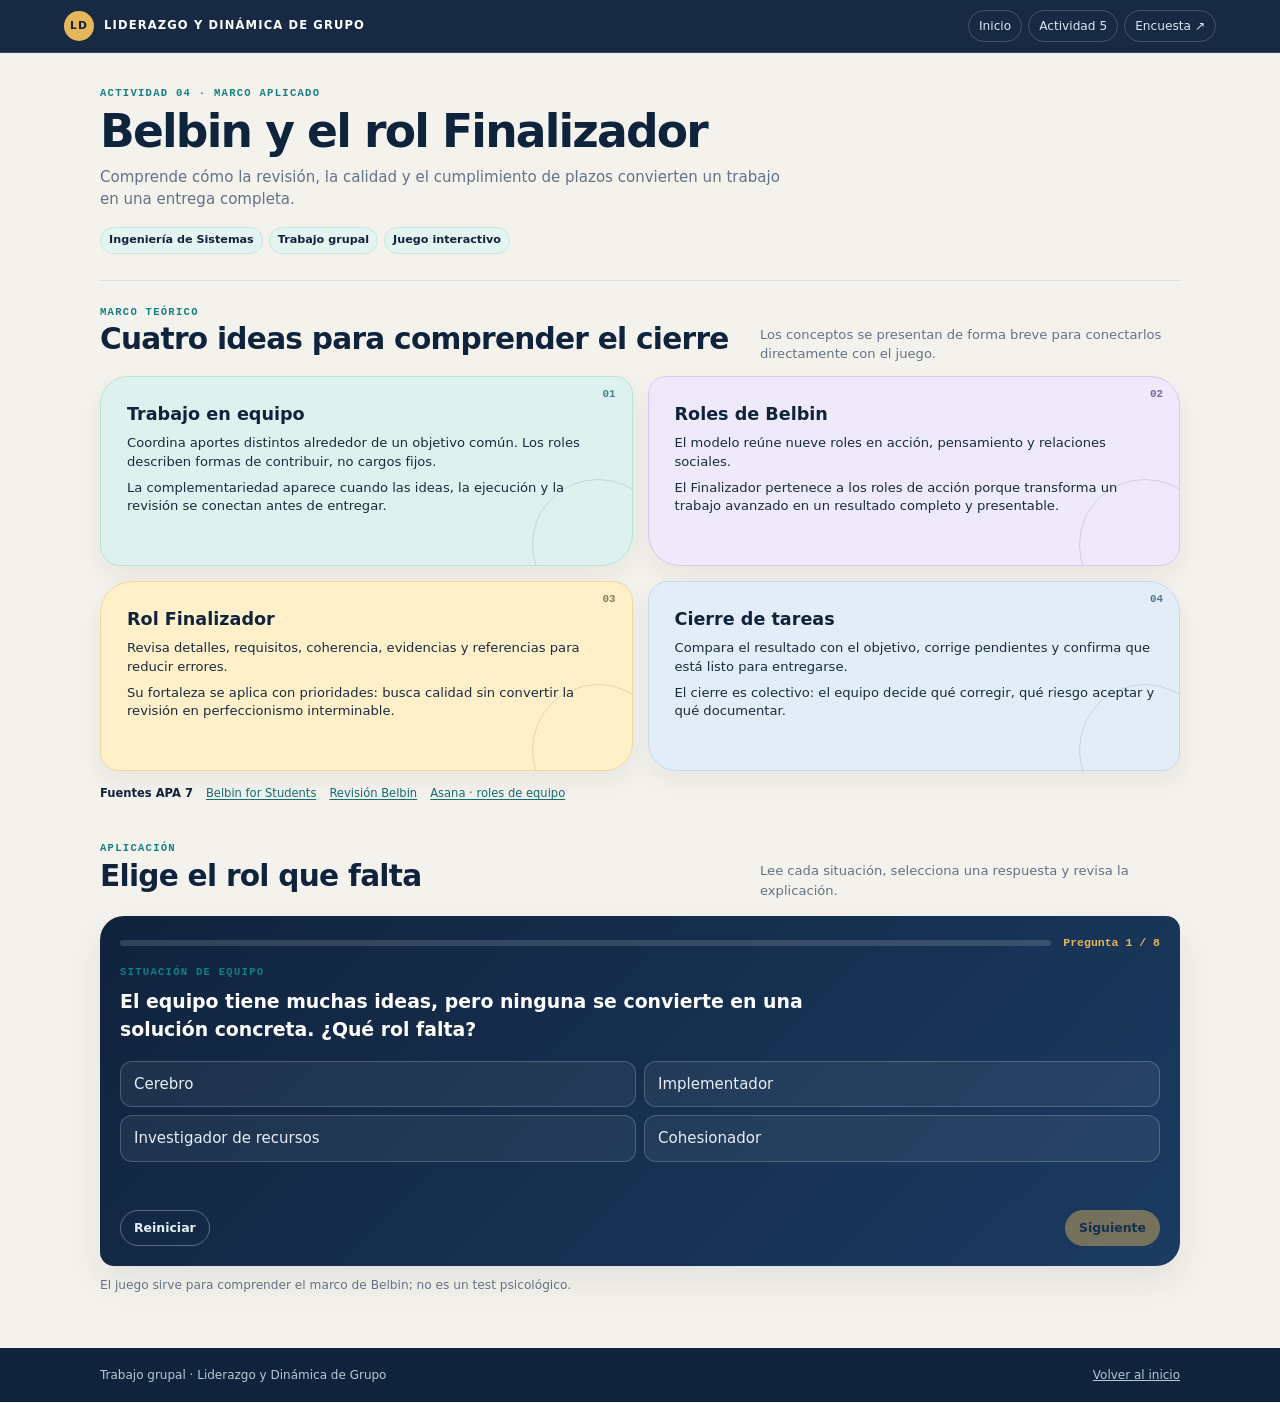
==== actividad-4.html @ 4be4174a "Destacar acceso a la encuesta" ====
<!doctype html>
<html lang="es">
<head>
  <meta charset="utf-8">
  <meta name="viewport" content="width=device-width, initial-scale=1">
  <meta name="description" content="Actividad 4: marco teórico y juego sobre el rol Finalizador de Belbin.">
  <title>Actividad 4 | Rol Finalizador</title>
  <link rel="stylesheet" href="styles.css">
</head>
<body>
  <header class="site-header">
    <a class="brand" href="index.html"><span class="brand-mark">LD</span><span>Liderazgo y dinámica de grupo</span></a>
    <nav class="site-nav" aria-label="Navegación principal">
      <a href="index.html">Inicio</a><a href="actividad-5.html">Actividad 5</a><a class="nav-survey" href="actividad-5.html#encuesta">Encuesta ↗</a>
    </nav>
  </header>

  <main class="wrap activity-page">
    <section class="page-intro compact-intro">
      <div class="eyebrow">Actividad 04 · Marco aplicado</div>
      <h1>Belbin y el rol Finalizador</h1>
      <p class="lead">Comprende cómo la revisión, la calidad y el cumplimiento de plazos convierten un trabajo en una entrega completa.</p>
      <div class="meta"><span class="tag">Ingeniería de Sistemas</span><span class="tag">Trabajo grupal</span><span class="tag">Juego interactivo</span></div>
    </section>

    <section class="section theory-section" aria-labelledby="theory-title">
      <div class="section-head compact-head"><div><div class="code">Marco teórico</div><h2 id="theory-title">Cuatro ideas para comprender el cierre</h2></div><p>Los conceptos se presentan de forma breve para conectarlos directamente con el juego.</p></div>
      <div class="concept-orbit">
        <article class="concept-bubble bubble-a"><span class="bubble-index">01</span><h3>Trabajo en equipo</h3><p>Coordina aportes distintos alrededor de un objetivo común. Los roles describen formas de contribuir, no cargos fijos.</p><p>La complementariedad aparece cuando las ideas, la ejecución y la revisión se conectan antes de entregar.</p></article>
        <article class="concept-bubble bubble-b"><span class="bubble-index">02</span><h3>Roles de Belbin</h3><p>El modelo reúne nueve roles en acción, pensamiento y relaciones sociales.</p><p>El Finalizador pertenece a los roles de acción porque transforma un trabajo avanzado en un resultado completo y presentable.</p></article>
        <article class="concept-bubble bubble-c"><span class="bubble-index">03</span><h3>Rol Finalizador</h3><p>Revisa detalles, requisitos, coherencia, evidencias y referencias para reducir errores.</p><p>Su fortaleza se aplica con prioridades: busca calidad sin convertir la revisión en perfeccionismo interminable.</p></article>
        <article class="concept-bubble bubble-d"><span class="bubble-index">04</span><h3>Cierre de tareas</h3><p>Compara el resultado con el objetivo, corrige pendientes y confirma que está listo para entregarse.</p><p>El cierre es colectivo: el equipo decide qué corregir, qué riesgo aceptar y qué documentar.</p></article>
      </div>
      <div class="source-strip" aria-label="Fuentes del marco teórico"><span>Fuentes APA 7</span><a href="https://www.belbin.com/media/1288/belbin-for-students.pdf" target="_blank" rel="noopener">Belbin for Students</a><a href="https://www.belbin.com/media/1158/belbin-uk-2014-a-comprehensive-review.pdf" target="_blank" rel="noopener">Revisión Belbin</a><a href="https://asana.com/es/resources/team-roles" target="_blank" rel="noopener">Asana · roles de equipo</a></div>
    </section>

    <section class="section game-section" aria-labelledby="game-title">
      <div class="game-heading"><div><div class="code">Aplicación</div><h2 id="game-title">Elige el rol que falta</h2></div><p>Lee cada situación, selecciona una respuesta y revisa la explicación.</p></div>
      <div class="quiz" id="quiz" aria-live="polite">
        <div class="quiz-top"><div class="progress" aria-label="Progreso del juego"><span id="progress-bar"></span></div><div class="quiz-score" id="score-label">Pregunta 1 / 8</div></div>
        <div class="label">Situación de equipo</div>
        <h3 id="question">Cargando situación…</h3>
        <div class="answers" id="answers"></div>
        <div class="feedback" id="feedback"></div>
        <div class="result" id="result" hidden></div>
        <div class="quiz-actions"><button class="btn btn-secondary" id="restart" type="button">Reiniciar</button><button class="btn btn-primary" id="next" type="button" disabled>Siguiente</button></div>
      </div>
      <p class="micro-note">El juego sirve para comprender el marco de Belbin; no es un test psicológico.</p>
    </section>
  </main>

  <footer class="footer"><div class="wrap footer-inner"><span>Trabajo grupal · Liderazgo y Dinámica de Grupo</span><a href="index.html">Volver al inicio</a></div></footer>

  <script>
    const quiz = [
      { q: "El equipo tiene muchas ideas, pero ninguna se convierte en una solución concreta. ¿Qué rol falta?", options: ["Cerebro", "Implementador", "Investigador de recursos", "Cohesionador"], correct: 1, why: "El Implementador convierte ideas y acuerdos en acciones ordenadas." },
      { q: "Una entrega está por presentarse y alguien detecta errores, verifica el formato y revisa el plazo. ¿Qué rol representa?", options: ["Finalizador", "Impulsor", "Coordinador", "Especialista"], correct: 0, why: "El Finalizador cuida detalles, calidad y plazos." },
      { q: "El equipo necesita una idea original para salir de un bloqueo técnico. ¿Qué rol puede aportarla?", options: ["Cerebro", "Monitor evaluador", "Implementador", "Coordinador"], correct: 0, why: "El Cerebro genera soluciones originales." },
      { q: "Dos integrantes discuten y una persona escucha, media y recupera la colaboración. ¿Qué rol aparece?", options: ["Impulsor", "Cohesionador", "Especialista", "Finalizador"], correct: 1, why: "El Cohesionador ayuda a mantener relaciones y armonizar conflictos." },
      { q: "Hay tres alternativas y el grupo necesita comparar riesgos y viabilidad antes de decidir. ¿Qué rol es clave?", options: ["Monitor evaluador", "Investigador de recursos", "Cerebro", "Impulsor"], correct: 0, why: "El Monitor evaluador analiza opciones con objetividad." },
      { q: "El grupo necesita aclarar objetivos y distribuir tareas según capacidades. ¿Qué rol corresponde?", options: ["Coordinador", "Cohesionador", "Especialista", "Finalizador"], correct: 0, why: "El Coordinador clarifica metas y delega." },
      { q: "Se requiere conocimiento técnico profundo sobre un tema específico. ¿Qué rol aporta esa contribución?", options: ["Investigador de recursos", "Especialista", "Implementador", "Impulsor"], correct: 1, why: "El Especialista aporta conocimiento técnico específico." },
      { q: "El grupo necesita contactos, información externa y oportunidades para mejorar el proyecto. ¿Qué rol conviene activar?", options: ["Investigador de recursos", "Monitor evaluador", "Finalizador", "Cerebro"], correct: 0, why: "El Investigador de recursos explora oportunidades e información externa." }
    ];
    let current = 0, score = 0, answered = false;
    const $ = id => document.getElementById(id);
    function renderQuestion() {
      const item = quiz[current]; answered = false;
      $("question").textContent = item.q;
      $("score-label").textContent = `Pregunta ${current + 1} / ${quiz.length}`;
      $("progress-bar").style.width = `${(current / quiz.length) * 100}%`;
      $("feedback").textContent = "";
      $("result").hidden = true;
      $("next").disabled = true;
      $("next").textContent = current === quiz.length - 1 ? "Ver resultado" : "Siguiente";
      $("answers").innerHTML = item.options.map((option, i) => `<button class="answer" data-index="${i}" type="button">${option}</button>`).join("");
      document.querySelectorAll(".answer").forEach(button => button.addEventListener("click", choose));
    }
    function choose(event) {
      if (answered) return;
      answered = true;
      const choice = Number(event.currentTarget.dataset.index), item = quiz[current];
      document.querySelectorAll(".answer").forEach((button, i) => { button.disabled = true; if (i === item.correct) button.classList.add("correct"); if (i === choice && i !== item.correct) button.classList.add("wrong"); });
      if (choice === item.correct) { score++; $("feedback").textContent = `Correcto. ${item.why}`; } else { $("feedback").textContent = `Revisa el marco. ${item.why}`; }
      $("next").disabled = false;
    }
    $("next").addEventListener("click", () => { if (!answered) return; if (current < quiz.length - 1) { current++; renderQuestion(); } else { const percentage = Math.round((score / quiz.length) * 100); $("question").textContent = "Juego terminado"; $("answers").innerHTML = `<p class="game-end">Reinicia para volver a jugar y comparar tu comprensión.</p>`; $("feedback").textContent = ""; $("result").hidden = false; $("result").innerHTML = `<strong>Resultado: ${score} / ${quiz.length} (${percentage}%)</strong><br>${score >= 6 ? "Reconoces correctamente la mayoría de los roles de equipo." : "Revisa el marco teórico y vuelve a intentarlo."}`; $("next").disabled = true; $("progress-bar").style.width = "100%"; } });
    $("restart").addEventListener("click", () => { current = 0; score = 0; renderQuestion(); });
    renderQuestion();
  </script>
</body>
</html>
---- styles.css ----
:root {
  --navy: #10233d;
  --navy-2: #17365d;
  --paper: #f4f2ec;
  --white: #fffdf8;
  --teal: #55c9bd;
  --gold: #e5b65a;
  --violet: #a68bdf;
  --ink: #192b3f;
  --muted: #647285;
  --line: #dce2e6;
  --shadow: 0 16px 34px rgba(16,35,61,.08);
}

* { box-sizing: border-box; }
html { scroll-behavior: smooth; }
body { margin: 0; color: var(--ink); background: var(--paper); font: 15px/1.5 "Segoe UI", Aptos, system-ui, sans-serif; }
a { color: inherit; }
button, input { font: inherit; }
button { border: 0; }
.site-header { position: sticky; top: 0; z-index: 20; display: flex; align-items: center; justify-content: space-between; gap: 18px; padding: 10px clamp(18px, 5vw, 64px); color: #fff; background: rgba(16,35,61,.97); border-bottom: 1px solid rgba(255,255,255,.14); backdrop-filter: blur(12px); }
.brand { display: flex; align-items: center; gap: 10px; font-size: .72rem; font-weight: 800; letter-spacing: .1em; text-decoration: none; text-transform: uppercase; }
.brand-mark { display: grid; place-items: center; width: 30px; height: 30px; color: var(--navy); background: var(--gold); border-radius: 50%; font-size: .67rem; }
.site-nav { display: flex; flex-wrap: wrap; gap: 6px; justify-content: flex-end; }
.site-nav a { padding: 6px 10px; color: #dce7f1; border: 1px solid rgba(255,255,255,.2); border-radius: 999px; font-size: .76rem; text-decoration: none; }
.site-nav a:hover, .site-nav a:focus-visible { color: var(--navy); background: var(--teal); outline: none; }
.wrap { width: min(1080px, calc(100% - 36px)); margin: 0 auto; }
.page-intro { padding: 40px 0 26px; border-bottom: 1px solid var(--line); }
.compact-intro { padding-top: 34px; }
.eyebrow, .label, .code { color: #147f82; font: 700 .66rem/1.2 "Cascadia Code", Consolas, monospace; letter-spacing: .12em; text-transform: uppercase; }
h1, h2, h3, p { margin-top: 0; }
h1 { max-width: 700px; margin: 8px 0 10px; color: var(--navy); font-size: clamp(2rem, 4vw, 2.85rem); line-height: 1.05; letter-spacing: -.04em; }
h2 { margin: 5px 0 8px; color: var(--navy); font-size: clamp(1.3rem, 2.4vw, 1.85rem); line-height: 1.1; letter-spacing: -.025em; }
h3 { margin-bottom: 6px; font-size: 1rem; }
.lead { max-width: 690px; margin-bottom: 0; color: var(--muted); font-size: .94rem; }
.meta { display: flex; flex-wrap: wrap; gap: 6px; margin-top: 16px; }
.tag { padding: 4px 8px; color: var(--navy); background: #e4f4f1; border: 1px solid #c5e6df; border-radius: 999px; font-size: .7rem; font-weight: 750; }
.section { padding: 25px 0; }
.section-head, .game-heading { display: flex; align-items: end; justify-content: space-between; gap: 24px; margin-bottom: 16px; }
.section-head p, .game-heading p { max-width: 420px; margin-bottom: 0; color: var(--muted); font-size: .82rem; }
.compact-head { margin-bottom: 12px; }
.grid { display: grid; gap: 12px; }
.grid-2 { grid-template-columns: repeat(2, minmax(0, 1fr)); }
.action-card { position: relative; display: flex; min-height: 150px; flex-direction: column; justify-content: space-between; padding: 20px; overflow: hidden; color: #fff; background: var(--navy); border-radius: 22px 12px 22px 12px; text-decoration: none; box-shadow: var(--shadow); transition: transform .18s ease, box-shadow .18s ease; }
.action-card::after { position: absolute; right: -32px; bottom: -42px; width: 130px; height: 130px; border: 1px solid rgba(86,211,199,.55); border-radius: 50%; content: ""; }
.action-card:nth-child(2) { color: var(--navy); background: var(--white); border: 1px solid var(--line); }
.action-card p { max-width: 420px; color: #c2d0dd; font-size: .84rem; }
.action-card:nth-child(2) p { color: var(--muted); }
.action-card:hover { transform: translateY(-3px); box-shadow: 0 20px 38px rgba(16,35,61,.14); }
.action-link { position: relative; z-index: 1; display: inline-flex; width: fit-content; padding: 7px 11px; color: var(--navy); background: var(--gold); border-radius: 999px; font-size: .75rem; font-weight: 800; }
.action-card:nth-child(2) .action-link { color: var(--white); background: var(--navy); }
.concept-orbit { display: grid; grid-template-columns: repeat(2, minmax(0, 1fr)); gap: 15px; }
.concept-bubble { position: relative; min-height: 190px; padding: 24px 22px 18px 26px; overflow: hidden; border: 1px solid transparent; border-radius: 28px 18px 32px 20px; box-shadow: 0 10px 24px rgba(16,35,61,.06); }
.concept-bubble::after { position: absolute; right: -32px; bottom: -46px; width: 130px; height: 130px; border: 1px solid currentColor; border-radius: 50%; opacity: .17; content: ""; }
.bubble-a { color: #155d69; background: #ddf2ee; border-color: #b8e2da; }
.bubble-b { color: #4d3c7c; background: #eee9fb; border-color: #d6c9f4; border-radius: 18px 30px 20px 32px; }
.bubble-c { color: #71501c; background: #fff0c9; border-color: #f2d99b; border-radius: 32px 20px 28px 18px; }
.bubble-d { color: #264a70; background: #e3edf8; border-color: #c5d9ec; border-radius: 20px 32px 18px 28px; }
.concept-bubble h3 { position: relative; z-index: 1; color: var(--navy); font-size: 1.1rem; }
.concept-bubble p { position: relative; z-index: 1; max-width: 530px; margin: 7px 0 0; color: var(--ink); font-size: .82rem; line-height: 1.42; }
.bubble-index { position: absolute; top: 11px; right: 16px; color: currentColor; font: 700 .68rem "Cascadia Code", Consolas, monospace; opacity: .75; }
.source-strip { display: flex; flex-wrap: wrap; align-items: center; gap: 8px 13px; margin-top: 14px; color: var(--muted); font-size: .72rem; }
.source-strip span { color: var(--navy); font-weight: 800; }
.source-strip a { color: #126f76; text-decoration: underline; text-underline-offset: 2px; }
.game-section { padding-top: 15px; }
.quiz { padding: 20px; color: #fff; background: linear-gradient(135deg, var(--navy), #1b3b61); border-radius: 24px 14px 24px 14px; box-shadow: var(--shadow); }
.quiz-top { display: flex; align-items: center; gap: 12px; margin-bottom: 17px; }
.progress { flex: 1; height: 6px; overflow: hidden; background: rgba(255,255,255,.14); border-radius: 99px; }
.progress span { display: block; height: 100%; background: linear-gradient(90deg, var(--teal), var(--gold)); transition: width .25s ease; }
.quiz-score { color: var(--gold); font: 700 .72rem "Cascadia Code", Consolas, monospace; white-space: nowrap; }
.quiz h3 { max-width: 750px; margin: 8px 0 17px; color: #fff; font-size: 1.18rem; font-weight: 600; }
.answers { display: grid; grid-template-columns: repeat(2, minmax(0, 1fr)); gap: 8px; }
.answer { cursor: pointer; padding: 11px 13px; color: #e7eef5; text-align: left; background: rgba(255,255,255,.06); border: 1px solid rgba(255,255,255,.2); border-radius: 12px; }
.answer:hover, .answer:focus-visible { background: rgba(86,211,199,.16); border-color: var(--teal); outline: none; }
.answer.correct { background: rgba(86,211,199,.25); border-color: var(--teal); }
.answer.wrong { background: rgba(219,112,86,.25); border-color: #e18b75; }
.feedback { min-height: 24px; margin-top: 13px; color: var(--gold); font-size: .82rem; }
.result { margin-top: 12px; padding: 12px 14px; color: var(--navy); background: #e5f5f1; border: 1px solid #b9e3dc; border-radius: 14px; }
.result strong { font-size: 1.2rem; }
.game-end { margin: 0; color: #d5e1eb; font-size: .82rem; }
.micro-note { margin: 10px 0 0; color: var(--muted); font-size: .76rem; }
.quiz-actions { display: flex; justify-content: space-between; gap: 10px; margin-top: 11px; }
.btn { cursor: pointer; padding: 8px 13px; color: var(--navy); background: #e3f3ef; border: 1px solid #b9e3dc; border-radius: 999px; font-size: .78rem; font-weight: 800; }
.btn-primary { color: var(--navy); background: var(--gold); border-color: var(--gold); }
.btn-secondary { color: #e7eef5; background: transparent; border-color: rgba(255,255,255,.3); }
.btn:disabled { cursor: not-allowed; opacity: .45; }
.research-question { margin: 8px 0 16px; padding: 15px 19px; color: var(--navy); background: var(--white); border-left: 4px solid var(--teal); border-radius: 4px 18px 18px 4px; font-size: .96rem; line-height: 1.4; }
.research-bubbles { display: grid; grid-template-columns: repeat(3, minmax(0,1fr)); gap: 10px; }
.mini-bubble { display: grid; grid-template-columns: 30px 1fr; column-gap: 9px; align-items: center; padding: 13px 14px; background: var(--white); border: 1px solid var(--line); border-radius: 999px 18px 18px 999px; }
.mini-bubble .bubble-index { position: static; display: grid; grid-row: span 2; place-items: center; width: 28px; height: 28px; color: var(--navy); background: #e4f4f1; border-radius: 50%; font-size: .62rem; opacity: 1; }
.mini-bubble strong { font-size: .82rem; }
.mini-bubble span:last-child { color: var(--muted); font-size: .74rem; }
.survey-launch { position: relative; display: flex; align-items: center; justify-content: space-between; gap: 20px; padding: 23px 26px; overflow: hidden; color: #fff; background: linear-gradient(115deg, var(--navy), #245079); border-radius: 28px 16px 28px 16px; box-shadow: var(--shadow); }
.survey-launch::after { position: absolute; right: 3%; bottom: -68px; width: 190px; height: 190px; border: 1px solid rgba(86,211,199,.5); border-radius: 50%; content: ""; }
.survey-launch h2 { color: #fff; }
.survey-launch p { max-width: 620px; margin: 0; color: #d4e1eb; font-size: .84rem; }
.launch-copy { position: relative; z-index: 1; }
.launch-copy .code { color: var(--teal); }
.launch-button { position: relative; z-index: 1; flex: 0 0 auto; padding: 11px 17px; }
.launch-button span { margin-left: 5px; font-size: 1rem; }
.analysis-tools { display: flex; align-items: end; justify-content: space-between; gap: 18px; padding: 20px 0 14px; border-bottom: 1px solid var(--line); }
.analysis-tools h2 { margin-bottom: 3px; }
.analysis-tools p { margin: 0; color: var(--muted); font-size: .8rem; }
.analysis-actions { display: flex; flex-wrap: wrap; gap: 7px; }
.survey-summary { display: none; margin-top: 14px; padding: 15px; background: #eaf5f2; border: 1px solid #c8e8e2; border-radius: 18px; }
.survey-summary.visible { display: block; }
.summary-title { color: var(--navy); font-weight: 800; font-size: .86rem; }
.summary-grid { display: grid; grid-template-columns: repeat(4, minmax(0,1fr)); gap: 8px; margin-top: 10px; }
.summary-metric { padding: 10px; background: var(--white); border-radius: 12px; }
.summary-metric strong { display: block; color: var(--navy); font-size: 1.1rem; }
.summary-metric span { color: var(--muted); font-size: .7rem; }
.survey-dialog { width: min(1000px, calc(100% - 24px)); max-width: 1000px; max-height: 90vh; padding: 0; color: var(--ink); background: var(--paper); border: 0; border-radius: 24px; box-shadow: 0 26px 80px rgba(0,0,0,.28); }
.survey-dialog::backdrop { background: rgba(8,21,37,.72); backdrop-filter: blur(4px); }
.modal-shell { padding: 22px; }
.modal-head { display: flex; align-items: start; justify-content: space-between; gap: 20px; padding-bottom: 12px; border-bottom: 1px solid var(--line); }
.modal-head h2 { margin-bottom: 2px; }
.modal-head p { margin: 0; color: var(--muted); font-size: .8rem; }
.modal-close { cursor: pointer; width: 31px; height: 31px; color: var(--navy); background: #e7eeef; border-radius: 50%; font-size: 1.3rem; line-height: 1; }
.survey-tools { display: flex; flex-wrap: wrap; align-items: center; gap: 8px 10px; margin: 12px 0; }
.survey-tools input { width: 110px; padding: 7px 9px; border: 1px solid var(--line); border-radius: 9px; background: var(--white); }
.survey-status { color: var(--muted); font-size: .76rem; }
.survey-items { display: grid; gap: 8px; max-height: 55vh; padding-right: 4px; overflow-y: auto; }
.survey-item { display: grid; grid-template-columns: minmax(0, 1fr) 410px; gap: 12px; align-items: center; padding: 10px 12px; background: var(--white); border: 1px solid #e1e6e8; border-radius: 13px; }
.survey-item:nth-child(even) { background: #fbfcfc; }
.survey-text { display: flex; align-items: center; gap: 7px; font-size: .8rem; }
.survey-number { display: inline-grid; flex: 0 0 23px; place-items: center; width: 23px; height: 23px; color: var(--navy); background: #e4f4f1; border-radius: 50%; font-size: .65rem; font-weight: 800; }
.survey-text .role-tag { flex: 0 0 auto; }
.role-tag { display: inline-block; padding: 3px 6px; color: #71501c; background: #fff0c9; border-radius: 999px; font-size: .61rem; font-weight: 800; }
.choices { display: grid; grid-template-columns: repeat(5, minmax(0,1fr)); gap: 4px; }
.choice { display: grid; min-height: 52px; place-items: center; gap: 2px; padding: 4px 3px; color: var(--muted); text-align: center; border: 1px solid transparent; border-radius: 9px; }
.choice:hover { background: #eaf5f2; border-color: #c8e8e2; }
.choice input { width: 15px; height: 15px; accent-color: #147f82; }
.choice span { color: var(--navy); font-weight: 800; font-size: .72rem; }
.choice small { font-size: .59rem; line-height: 1.08; }
.survey-actions { display: flex; flex-wrap: wrap; align-items: center; gap: 10px; margin-top: 12px; }
.compact-sections { padding-top: 14px; }
details { margin-top: 9px; background: var(--white); border: 1px solid var(--line); border-radius: 14px; }
summary { cursor: pointer; padding: 11px 14px; color: var(--navy); font-size: .84rem; font-weight: 800; list-style: none; }
summary::-webkit-details-marker { display: none; }
summary::after { content: "+"; float: right; color: #147f82; font-size: 1rem; }
details[open] summary::after { content: "−"; }
.details-body { padding: 0 14px 14px; color: var(--muted); font-size: .8rem; }
.details-body p:last-child { margin-bottom: 0; }
.interview-list { display: grid; gap: 5px; margin: 0 0 10px; padding-left: 19px; }
.footer { margin-top: 28px; padding: 18px 0; color: #b9c7d4; background: var(--navy); font-size: .75rem; }
.footer-inner { display: flex; flex-wrap: wrap; justify-content: space-between; gap: 10px; }
@media (max-width: 850px) { .survey-item { grid-template-columns: 1fr; } .research-bubbles { grid-template-columns: 1fr; } .survey-items { max-height: 58vh; } }
@media (max-width: 650px) { .site-header { align-items: flex-start; flex-direction: column; } .site-nav { justify-content: flex-start; } .concept-orbit, .grid-2, .summary-grid { grid-template-columns: 1fr; } .section-head, .game-heading, .analysis-tools, .survey-launch { display: block; } .section-head p, .game-heading p { margin-top: 7px; } .analysis-actions { margin-top: 12px; } .launch-button { margin-top: 17px; } .answers { grid-template-columns: 1fr; } .survey-text { align-items: start; } }
@media (prefers-reduced-motion: reduce) { *, *::before, *::after { scroll-behavior: auto !important; transition: none !important; animation: none !important; } }
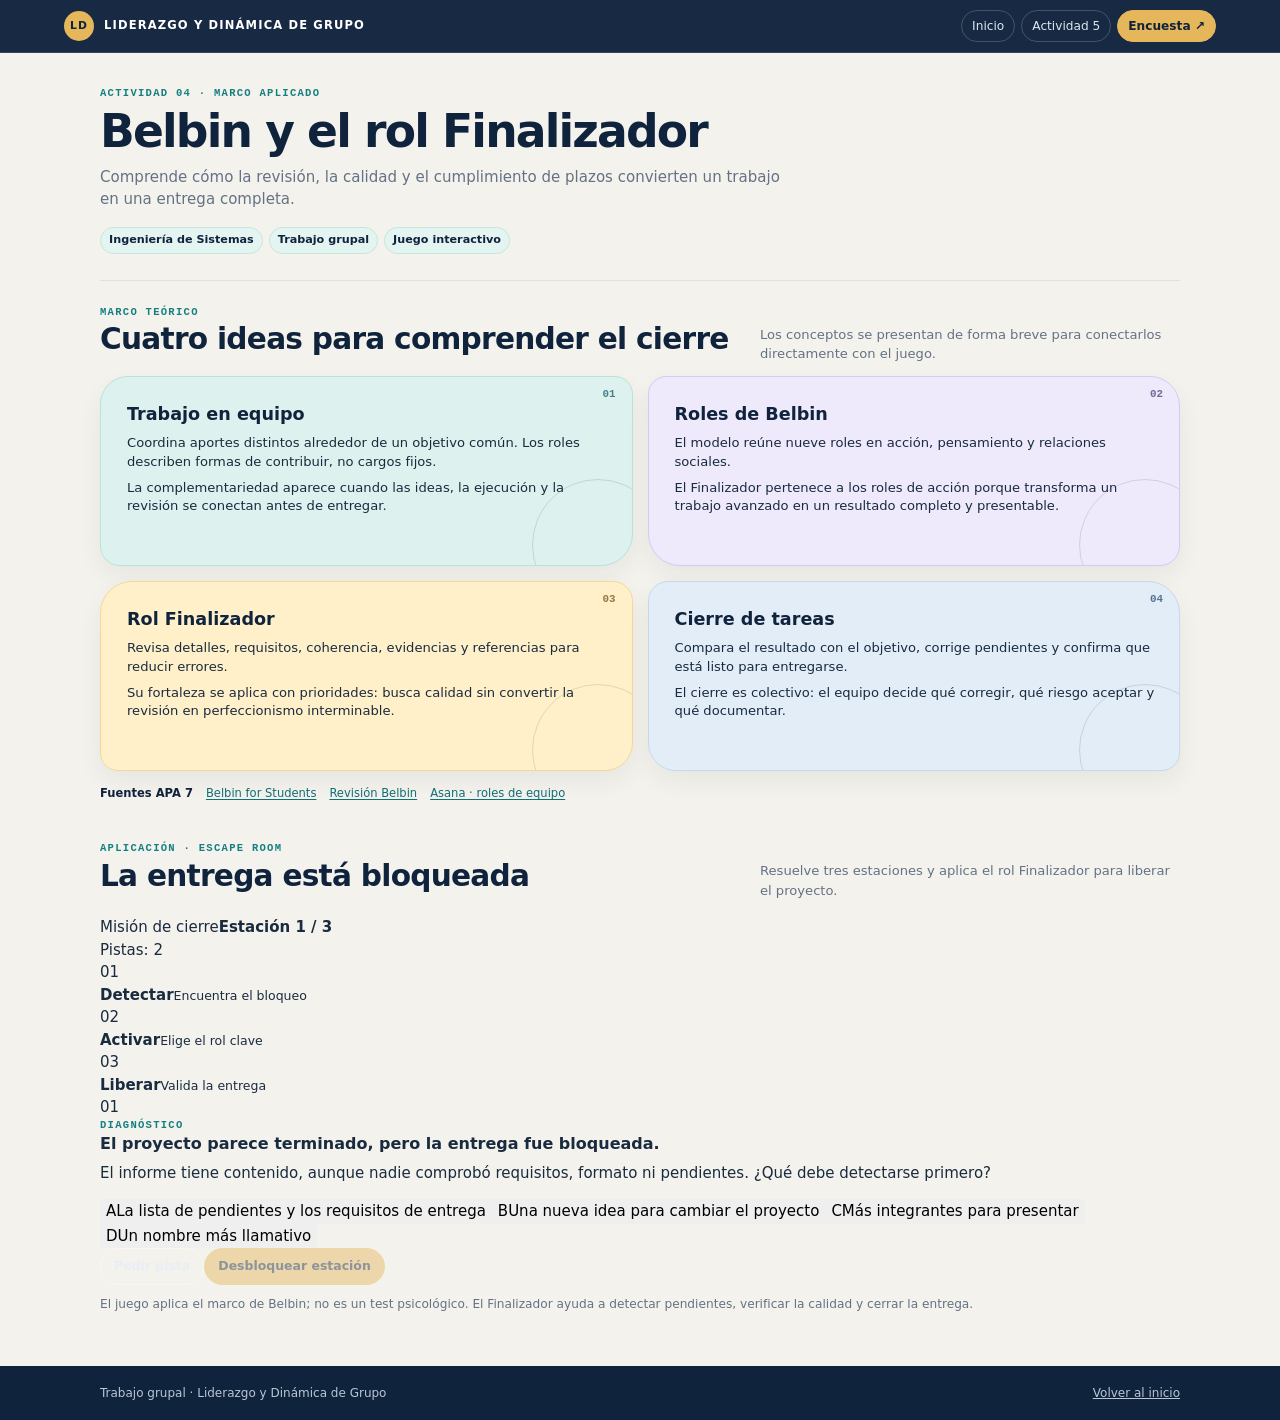
==== commit 23b915d1: "Convertir Actividad 4 en escape room Updated the game section to introduce an escape room theme and " ====
--- a/actividad-4.html
+++ b/actividad-4.html
@@ -35,58 +35,67 @@
     </section>
 
     <section class="section game-section" aria-labelledby="game-title">
-      <div class="game-heading"><div><div class="code">Aplicación</div><h2 id="game-title">Elige el rol que falta</h2></div><p>Lee cada situación, selecciona una respuesta y revisa la explicación.</p></div>
-      <div class="quiz" id="quiz" aria-live="polite">
-        <div class="quiz-top"><div class="progress" aria-label="Progreso del juego"><span id="progress-bar"></span></div><div class="quiz-score" id="score-label">Pregunta 1 / 8</div></div>
-        <div class="label">Situación de equipo</div>
-        <h3 id="question">Cargando situación…</h3>
-        <div class="answers" id="answers"></div>
-        <div class="feedback" id="feedback"></div>
-        <div class="result" id="result" hidden></div>
-        <div class="quiz-actions"><button class="btn btn-secondary" id="restart" type="button">Reiniciar</button><button class="btn btn-primary" id="next" type="button" disabled>Siguiente</button></div>
+      <div class="game-heading"><div><div class="code">Aplicación · Escape room</div><h2 id="game-title">La entrega está bloqueada</h2></div><p>Resuelve tres estaciones y aplica el rol Finalizador para liberar el proyecto.</p></div>
+      <div class="escape-shell" id="escape-room" aria-live="polite">
+        <div class="escape-top"><div><span class="escape-kicker">Misión de cierre</span><strong id="escape-counter">Estación 1 / 3</strong></div><div class="escape-lives" id="escape-hints">Pistas: 2</div></div>
+        <div class="escape-meter" aria-label="Progreso de la misión"><span id="escape-meter-fill"></span></div>
+        <div class="escape-map" aria-label="Estaciones de la misión">
+          <div class="escape-station active" data-step="0"><span>01</span><div><b>Detectar</b><small>Encuentra el bloqueo</small></div></div>
+          <div class="escape-station" data-step="1"><span>02</span><div><b>Activar</b><small>Elige el rol clave</small></div></div>
+          <div class="escape-station" data-step="2"><span>03</span><div><b>Liberar</b><small>Valida la entrega</small></div></div>
+        </div>
+        <div class="escape-card">
+          <div class="escape-card-mark" id="escape-card-mark">01</div>
+          <div class="label" id="escape-label">Diagnóstico</div>
+          <h3 id="escape-title">Cargando misión…</h3>
+          <p id="escape-brief"></p>
+          <div class="escape-options" id="escape-options"></div>
+          <div class="escape-feedback" id="escape-feedback"></div>
+          <div class="escape-actions"><button class="btn btn-secondary" id="escape-hint" type="button">Pedir pista</button><button class="btn btn-primary" id="escape-action" type="button" disabled>Desbloquear</button></div>
+        </div>
+        <div class="escape-result" id="escape-result" hidden></div>
       </div>
-      <p class="micro-note">El juego sirve para comprender el marco de Belbin; no es un test psicológico.</p>
+      <p class="micro-note">El juego aplica el marco de Belbin; no es un test psicológico. El Finalizador ayuda a detectar pendientes, verificar la calidad y cerrar la entrega.</p>
     </section>
   </main>
 
   <footer class="footer"><div class="wrap footer-inner"><span>Trabajo grupal · Liderazgo y Dinámica de Grupo</span><a href="index.html">Volver al inicio</a></div></footer>
 
   <script>
-    const quiz = [
-      { q: "El equipo tiene muchas ideas, pero ninguna se convierte en una solución concreta. ¿Qué rol falta?", options: ["Cerebro", "Implementador", "Investigador de recursos", "Cohesionador"], correct: 1, why: "El Implementador convierte ideas y acuerdos en acciones ordenadas." },
-      { q: "Una entrega está por presentarse y alguien detecta errores, verifica el formato y revisa el plazo. ¿Qué rol representa?", options: ["Finalizador", "Impulsor", "Coordinador", "Especialista"], correct: 0, why: "El Finalizador cuida detalles, calidad y plazos." },
-      { q: "El equipo necesita una idea original para salir de un bloqueo técnico. ¿Qué rol puede aportarla?", options: ["Cerebro", "Monitor evaluador", "Implementador", "Coordinador"], correct: 0, why: "El Cerebro genera soluciones originales." },
-      { q: "Dos integrantes discuten y una persona escucha, media y recupera la colaboración. ¿Qué rol aparece?", options: ["Impulsor", "Cohesionador", "Especialista", "Finalizador"], correct: 1, why: "El Cohesionador ayuda a mantener relaciones y armonizar conflictos." },
-      { q: "Hay tres alternativas y el grupo necesita comparar riesgos y viabilidad antes de decidir. ¿Qué rol es clave?", options: ["Monitor evaluador", "Investigador de recursos", "Cerebro", "Impulsor"], correct: 0, why: "El Monitor evaluador analiza opciones con objetividad." },
-      { q: "El grupo necesita aclarar objetivos y distribuir tareas según capacidades. ¿Qué rol corresponde?", options: ["Coordinador", "Cohesionador", "Especialista", "Finalizador"], correct: 0, why: "El Coordinador clarifica metas y delega." },
-      { q: "Se requiere conocimiento técnico profundo sobre un tema específico. ¿Qué rol aporta esa contribución?", options: ["Investigador de recursos", "Especialista", "Implementador", "Impulsor"], correct: 1, why: "El Especialista aporta conocimiento técnico específico." },
-      { q: "El grupo necesita contactos, información externa y oportunidades para mejorar el proyecto. ¿Qué rol conviene activar?", options: ["Investigador de recursos", "Monitor evaluador", "Finalizador", "Cerebro"], correct: 0, why: "El Investigador de recursos explora oportunidades e información externa." }
+    const stations = [
+      { label: "Diagnóstico", title: "El proyecto parece terminado, pero la entrega fue bloqueada.", brief: "El informe tiene contenido, aunque nadie comprobó requisitos, formato ni pendientes. ¿Qué debe detectarse primero?", options: ["La lista de pendientes y los requisitos de entrega", "Una nueva idea para cambiar el proyecto", "Más integrantes para presentar", "Un nombre más llamativo"], correct: 0, why: "El Finalizador parte de una revisión concreta: compara el resultado con los requisitos y hace visibles los pendientes.", hint: "Busca la opción que permita comprobar si el trabajo realmente está listo." },
+      { label: "Activación", title: "El equipo ya avanzó; ahora necesita asegurar la calidad.", brief: "¿Qué rol de Belbin debe activarse para revisar detalles, detectar errores y cuidar el plazo?", options: ["Cerebro", "Investigador de recursos", "Finalizador", "Impulsor"], correct: 2, why: "El Finalizador verifica detalles, calidad, coherencia y cumplimiento antes de presentar.", hint: "Es el rol de acción que convierte un trabajo avanzado en una entrega completa." },
+      { label: "Liberación", title: "La estación final exige ordenar el cierre.", brief: "Selecciona la secuencia que permite liberar una entrega responsable.", options: ["Revisar requisitos → corregir pendientes → comprobar → entregar", "Entregar → revisar → buscar errores → corregir", "Agregar ideas → cambiar el objetivo → entregar", "Presentar → repartir tareas → comprobar si hay tiempo"], correct: 0, why: "El cierre del Finalizador sigue un orden: revisar, corregir, comprobar y entregar con evidencia.", hint: "La entrega debe ser el último paso, después de verificar el resultado." }
     ];
-    let current = 0, score = 0, answered = false;
+    let station = 0, hints = 2, unlocked = false;
     const $ = id => document.getElementById(id);
-    function renderQuestion() {
-      const item = quiz[current]; answered = false;
-      $("question").textContent = item.q;
-      $("score-label").textContent = `Pregunta ${current + 1} / ${quiz.length}`;
-      $("progress-bar").style.width = `${(current / quiz.length) * 100}%`;
-      $("feedback").textContent = "";
-      $("result").hidden = true;
-      $("next").disabled = true;
-      $("next").textContent = current === quiz.length - 1 ? "Ver resultado" : "Siguiente";
-      $("answers").innerHTML = item.options.map((option, i) => `<button class="answer" data-index="${i}" type="button">${option}</button>`).join("");
-      document.querySelectorAll(".answer").forEach(button => button.addEventListener("click", choose));
+    function renderStation() {
+      const item = stations[station]; unlocked = false;
+      $("escape-counter").textContent = `Estación ${station + 1} / ${stations.length}`;
+      $("escape-meter-fill").style.width = `${(station / stations.length) * 100}%`;
+      $("escape-card-mark").textContent = `0${station + 1}`;
+      $("escape-label").textContent = item.label;
+      $("escape-title").textContent = item.title;
+      $("escape-brief").textContent = item.brief;
+      $("escape-feedback").textContent = "";
+      $("escape-action").disabled = true;
+      $("escape-action").textContent = station === stations.length - 1 ? "Liberar entrega" : "Desbloquear estación";
+      $("escape-options").innerHTML = item.options.map((option, i) => `<button class="escape-option" data-index="${i}" type="button"><span>${String.fromCharCode(65 + i)}</span>${option}</button>`).join("");
+      document.querySelectorAll(".escape-station").forEach((node, i) => node.classList.toggle("active", i === station));
+      document.querySelectorAll(".escape-option").forEach(button => button.addEventListener("click", chooseOption));
     }
-    function choose(event) {
-      if (answered) return;
-      answered = true;
-      const choice = Number(event.currentTarget.dataset.index), item = quiz[current];
-      document.querySelectorAll(".answer").forEach((button, i) => { button.disabled = true; if (i === item.correct) button.classList.add("correct"); if (i === choice && i !== item.correct) button.classList.add("wrong"); });
-      if (choice === item.correct) { score++; $("feedback").textContent = `Correcto. ${item.why}`; } else { $("feedback").textContent = `Revisa el marco. ${item.why}`; }
-      $("next").disabled = false;
+    function chooseOption(event) {
+      if (unlocked) return;
+      const choice = Number(event.currentTarget.dataset.index), item = stations[station];
+      document.querySelectorAll(".escape-option").forEach(button => button.classList.remove("selected", "wrong"));
+      event.currentTarget.classList.add("selected");
+      if (choice === item.correct) { unlocked = true; event.currentTarget.classList.add("correct"); $("escape-feedback").textContent = `✓ ${item.why}`; $("escape-action").disabled = false; }
+      else { event.currentTarget.classList.add("wrong"); $("escape-feedback").textContent = `Aún no. ${item.hint}`; }
     }
-    $("next").addEventListener("click", () => { if (!answered) return; if (current < quiz.length - 1) { current++; renderQuestion(); } else { const percentage = Math.round((score / quiz.length) * 100); $("question").textContent = "Juego terminado"; $("answers").innerHTML = `<p class="game-end">Reinicia para volver a jugar y comparar tu comprensión.</p>`; $("feedback").textContent = ""; $("result").hidden = false; $("result").innerHTML = `<strong>Resultado: ${score} / ${quiz.length} (${percentage}%)</strong><br>${score >= 6 ? "Reconoces correctamente la mayoría de los roles de equipo." : "Revisa el marco teórico y vuelve a intentarlo."}`; $("next").disabled = true; $("progress-bar").style.width = "100%"; } });
-    $("restart").addEventListener("click", () => { current = 0; score = 0; renderQuestion(); });
-    renderQuestion();
+    $("escape-hint").addEventListener("click", () => { if (hints < 1 || unlocked) return; hints--; $("escape-hints").textContent = `Pistas: ${hints}`; $("escape-feedback").textContent = `Pista: ${stations[station].hint}`; if (hints === 0) $("escape-hint").disabled = true; });
+    $("escape-action").addEventListener("click", () => { if (!unlocked) return; if (station < stations.length - 1) { station++; renderStation(); } else { $("escape-meter-fill").style.width = "100%"; $("escape-result").hidden = false; $("escape-result").innerHTML = `<span class="result-seal">✓</span><div><strong>Entrega liberada</strong><p>Aplicaste el rol Finalizador: detectaste el riesgo, activaste el rol adecuado y validaste el cierre.</p><button class="btn btn-primary" id="escape-restart" type="button">Jugar de nuevo</button></div>`; $("escape-action").disabled = true; $("escape-result").scrollIntoView({ behavior: "smooth", block: "nearest" }); $("escape-restart").addEventListener("click", restart); } });
+    function restart() { station = 0; hints = 2; $("escape-hints").textContent = "Pistas: 2"; $("escape-hint").disabled = false; $("escape-result").hidden = true; renderStation(); }
+    renderStation();
   </script>
 </body>
 </html>
--- a/styles.css
+++ b/styles.css
@@ -144,6 +144,45 @@
 .interview-list { display: grid; gap: 5px; margin: 0 0 10px; padding-left: 19px; }
 .footer { margin-top: 28px; padding: 18px 0; color: #b9c7d4; background: var(--navy); font-size: .75rem; }
 .footer-inner { display: flex; flex-wrap: wrap; justify-content: space-between; gap: 10px; }
-@media (max-width: 850px) { .survey-item { grid-template-columns: 1fr; } .research-bubbles { grid-template-columns: 1fr; } .survey-items { max-height: 58vh; } }
-@media (max-width: 650px) { .site-header { align-items: flex-start; flex-direction: column; } .site-nav { justify-content: flex-start; } .concept-orbit, .grid-2, .summary-grid { grid-template-columns: 1fr; } .section-head, .game-heading, .analysis-tools, .survey-launch { display: block; } .section-head p, .game-heading p { margin-top: 7px; } .analysis-actions { margin-top: 12px; } .launch-button { margin-top: 17px; } .answers { grid-template-columns: 1fr; } .survey-text { align-items: start; } }
+.nav-survey { color: var(--navy) !important; background: var(--gold); border-color: var(--gold) !important; font-weight: 800; }
+.home-hero { display: grid; grid-template-columns: minmax(0, 1.35fr) minmax(270px, .65fr); gap: 28px; align-items: stretch; margin: 22px 0 14px; padding: 34px; color: #fff; background: linear-gradient(122deg, #10233d 0%, #17365d 64%, #23567a 100%); border-radius: 30px 16px 30px 16px; box-shadow: 0 18px 42px rgba(16,35,61,.16); overflow: hidden; }
+.home-hero-copy { position: relative; z-index: 1; }
+.home-hero h1 { max-width: 580px; margin: 9px 0 13px; color: #fff; font-size: clamp(2rem, 4vw, 3.25rem); }
+.home-hero .lead { max-width: 590px; color: #d8e5ee; }
+.home-hero .eyebrow { color: var(--teal); }
+.home-actions { display: flex; flex-wrap: wrap; gap: 8px; margin-top: 21px; }
+.btn-outline-dark { color: #fff; background: transparent; border-color: rgba(255,255,255,.34); }
+.btn-outline-dark:hover, .btn-outline-dark:focus-visible { color: var(--navy); background: #fff; }
+.home-share { display: flex; flex-wrap: wrap; align-items: center; gap: 10px; margin-top: 25px; font-size: .79rem; }
+.home-share .code { color: var(--gold); }
+.home-share a { color: #fff; text-underline-offset: 3px; }
+.home-signal { position: relative; display: flex; flex-direction: column; justify-content: center; min-height: 250px; padding: 25px; color: #d9e7ef; background: rgba(5,20,37,.28); border: 1px solid rgba(255,255,255,.16); border-radius: 22px 12px 22px 12px; }
+.signal-top { display: flex; align-items: center; gap: 8px; color: var(--gold); font: 700 .68rem "Cascadia Code", Consolas, monospace; letter-spacing: .08em; text-transform: uppercase; }
+.signal-dot { width: 9px; height: 9px; background: var(--teal); border-radius: 50%; box-shadow: 0 0 0 5px rgba(85,201,189,.14); }
+.signal-track { height: 1px; margin: 22px 0 18px; background: rgba(255,255,255,.22); }
+.signal-track span { display: block; width: 58%; height: 2px; background: var(--teal); }
+.signal-step { display: grid; grid-template-columns: 42px 1fr; gap: 10px; align-items: center; padding: 10px 0; }
+.signal-step strong { display: grid; place-items: center; width: 34px; height: 34px; color: var(--navy); background: var(--gold); border-radius: 50%; font-size: .72rem; }
+.signal-step:nth-of-type(4) strong { color: var(--navy); background: var(--teal); }
+.signal-step b { display: block; color: #fff; font-size: .95rem; }
+.signal-step small { color: #b8cbd7; font-size: .72rem; }
+.signal-foot { display: flex; justify-content: space-between; gap: 10px; margin-top: 17px; padding-top: 13px; border-top: 1px solid rgba(255,255,255,.14); color: #b8cbd7; font-size: .7rem; }
+.home-grid { display: grid; grid-template-columns: repeat(2, minmax(0,1fr)); gap: 14px; margin: 14px 0; }
+.home-card { position: relative; display: flex; min-height: 208px; flex-direction: column; justify-content: space-between; padding: 23px; overflow: hidden; color: var(--navy); border-radius: 22px 12px 22px 12px; text-decoration: none; transition: transform .18s ease, box-shadow .18s ease; }
+.home-card::after { position: absolute; right: -38px; bottom: -60px; width: 160px; height: 160px; border: 1px solid currentColor; border-radius: 50%; opacity: .2; content: ""; }
+.home-card:hover, .home-card:focus-visible { transform: translateY(-3px); box-shadow: 0 16px 30px rgba(16,35,61,.12); outline: none; }
+.home-card-teal { background: #d9f0eb; border: 1px solid #b8e2da; }
+.home-card-gold { background: #fff0c9; border: 1px solid #f2d99b; }
+.home-card-code { position: relative; z-index: 1; color: #147f82; font: 700 .67rem "Cascadia Code", Consolas, monospace; letter-spacing: .12em; }
+.home-card-gold .home-card-code { color: #8a611c; }
+.home-card h2 { position: relative; z-index: 1; max-width: 360px; margin: 12px 0 7px; font-size: 1.45rem; }
+.home-card p { position: relative; z-index: 1; max-width: 430px; margin: 0; color: #426174; font-size: .84rem; }
+.home-card-gold p { color: #6c5a37; }
+.home-card-link { position: relative; z-index: 1; display: inline-flex; align-items: center; gap: 6px; width: fit-content; margin-top: 17px; color: var(--navy); font-size: .78rem; font-weight: 800; }
+.home-card-link span { font-size: 1.05rem; }
+.home-survey { display: flex; align-items: center; justify-content: space-between; gap: 20px; margin: 14px 0 32px; padding: 20px 23px; background: var(--white); border: 1px solid var(--line); border-left: 4px solid var(--teal); border-radius: 5px 18px 18px 5px; }
+.home-survey h2 { margin: 4px 0 2px; font-size: 1.25rem; }
+.home-survey p { margin: 0; color: var(--muted); font-size: .81rem; }
+@media (max-width: 850px) { .survey-item { grid-template-columns: 1fr; } .research-bubbles { grid-template-columns: 1fr; } .survey-items { max-height: 58vh; } .home-hero { grid-template-columns: 1fr; } .home-signal { min-height: 210px; } }
+@media (max-width: 650px) { .site-header { align-items: flex-start; flex-direction: column; } .site-nav { justify-content: flex-start; } .concept-orbit, .grid-2, .summary-grid, .home-grid { grid-template-columns: 1fr; } .section-head, .game-heading, .analysis-tools, .survey-launch, .home-survey { display: block; } .section-head p, .game-heading p { margin-top: 7px; } .analysis-actions { margin-top: 12px; } .launch-button, .home-survey .btn { margin-top: 17px; } .answers { grid-template-columns: 1fr; } .survey-text { align-items: start; } .home-hero { margin-top: 12px; padding: 25px 21px; } .home-hero h1 { font-size: 2.15rem; } .home-signal { padding: 20px; } }
 @media (prefers-reduced-motion: reduce) { *, *::before, *::after { scroll-behavior: auto !important; transition: none !important; animation: none !important; } }
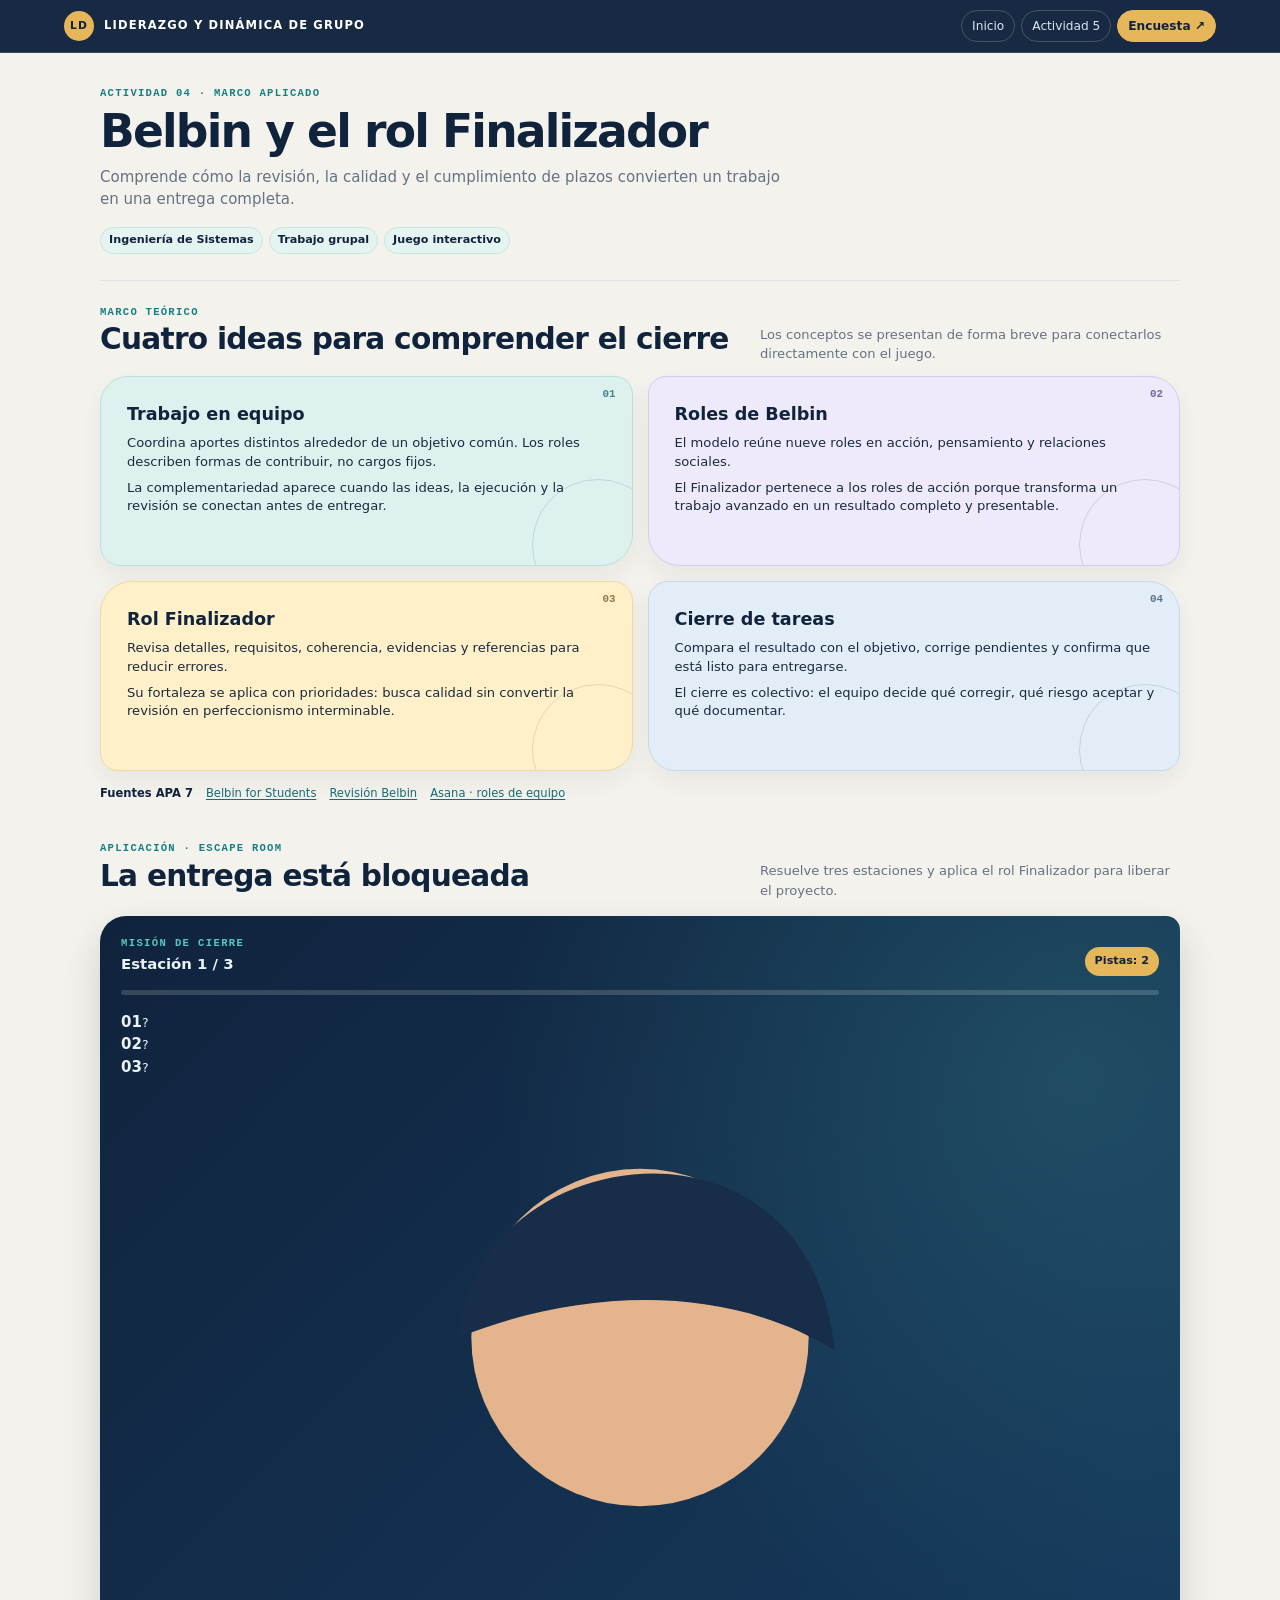
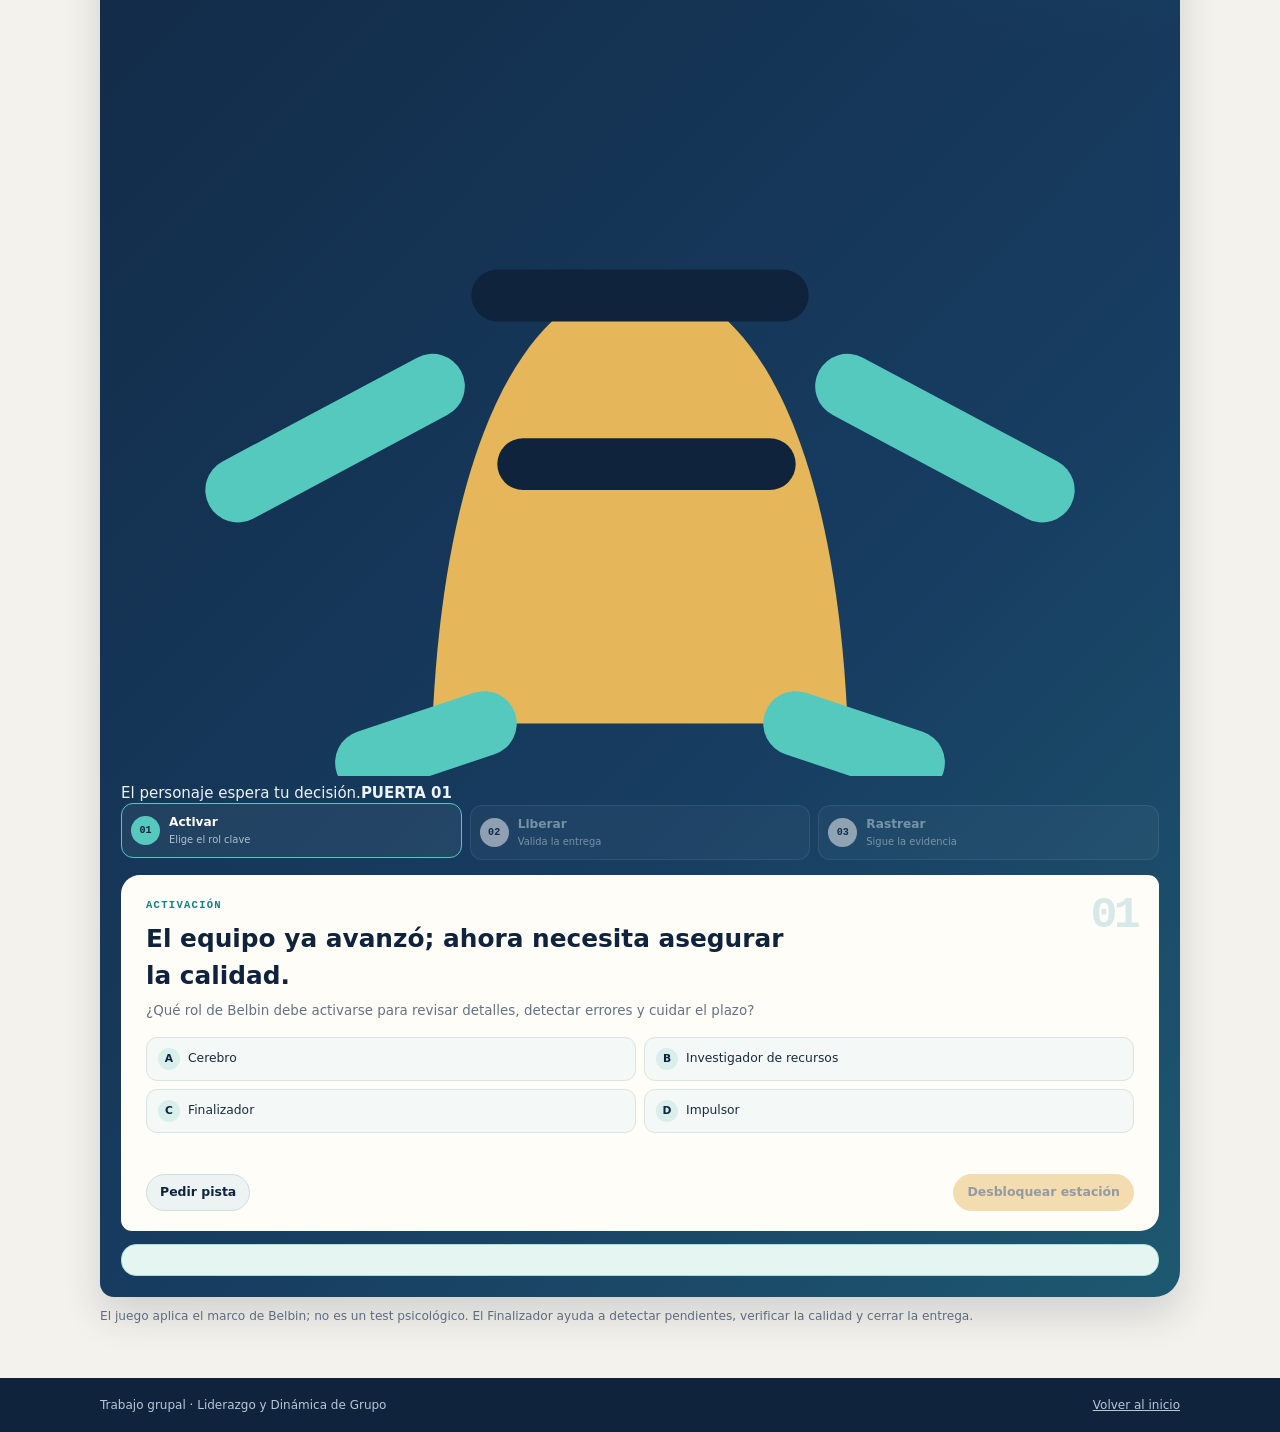
==== commit 4ebca07a: "Convertir escape room en juego gráfico y variable" ====
--- a/actividad-4.html
+++ b/actividad-4.html
@@ -39,10 +39,13 @@
       <div class="escape-shell" id="escape-room" aria-live="polite">
         <div class="escape-top"><div><span class="escape-kicker">Misión de cierre</span><strong id="escape-counter">Estación 1 / 3</strong></div><div class="escape-lives" id="escape-hints">Pistas: 2</div></div>
         <div class="escape-meter" aria-label="Progreso de la misión"><span id="escape-meter-fill"></span></div>
+        <div class="escape-world" aria-label="Recorrido del personaje">
+          <div class="world-sky"><span class="world-glow"></span><div class="world-stars"></div><div class="world-route"></div><div class="world-doors"><div class="world-door" id="door-0"><span class="door-light"></span><b>01</b><small>?</small></div><div class="world-door" id="door-1"><span class="door-light"></span><b>02</b><small>?</small></div><div class="world-door" id="door-2"><span class="door-light"></span><b>03</b><small>?</small></div></div><svg class="escape-player" id="escape-player" viewBox="0 0 80 100" role="img" aria-label="Personaje avanzando"><circle cx="40" cy="20" r="13" fill="#e4b58c"/><path d="M26 20c1-15 27-19 29 1-8-5-19-5-29-1Z" fill="#172d4a"/><path d="M24 96c1-23 8-34 16-34s15 11 16 34" fill="#e5b65a"/><path d="M29 63h22M31 76h19" stroke="#10233d" stroke-width="4" stroke-linecap="round"/><path d="M28 96 19 99M52 96l9 3M24 70 9 78M56 70l15 8" stroke="#55c9bd" stroke-width="5" stroke-linecap="round"/></svg><div class="world-floor"></div><div class="world-status"><span id="world-status">El personaje espera tu decisión.</span><strong id="world-action">PUERTA 01</strong></div></div>
+        </div>
         <div class="escape-map" aria-label="Estaciones de la misión">
-          <div class="escape-station active" data-step="0"><span>01</span><div><b>Detectar</b><small>Encuentra el bloqueo</small></div></div>
-          <div class="escape-station" data-step="1"><span>02</span><div><b>Activar</b><small>Elige el rol clave</small></div></div>
-          <div class="escape-station" data-step="2"><span>03</span><div><b>Liberar</b><small>Valida la entrega</small></div></div>
+          <div class="escape-station active" data-step="0"><span>01</span><div><b id="station-title-0">Detectar</b><small id="station-desc-0">Encuentra el bloqueo</small></div></div>
+          <div class="escape-station" data-step="1"><span>02</span><div><b id="station-title-1">Activar</b><small id="station-desc-1">Elige el rol clave</small></div></div>
+          <div class="escape-station" data-step="2"><span>03</span><div><b id="station-title-2">Liberar</b><small id="station-desc-2">Valida la entrega</small></div></div>
         </div>
         <div class="escape-card">
           <div class="escape-card-mark" id="escape-card-mark">01</div>
@@ -62,13 +65,34 @@
   <footer class="footer"><div class="wrap footer-inner"><span>Trabajo grupal · Liderazgo y Dinámica de Grupo</span><a href="index.html">Volver al inicio</a></div></footer>
 
   <script>
-    const stations = [
-      { label: "Diagnóstico", title: "El proyecto parece terminado, pero la entrega fue bloqueada.", brief: "El informe tiene contenido, aunque nadie comprobó requisitos, formato ni pendientes. ¿Qué debe detectarse primero?", options: ["La lista de pendientes y los requisitos de entrega", "Una nueva idea para cambiar el proyecto", "Más integrantes para presentar", "Un nombre más llamativo"], correct: 0, why: "El Finalizador parte de una revisión concreta: compara el resultado con los requisitos y hace visibles los pendientes.", hint: "Busca la opción que permita comprobar si el trabajo realmente está listo." },
-      { label: "Activación", title: "El equipo ya avanzó; ahora necesita asegurar la calidad.", brief: "¿Qué rol de Belbin debe activarse para revisar detalles, detectar errores y cuidar el plazo?", options: ["Cerebro", "Investigador de recursos", "Finalizador", "Impulsor"], correct: 2, why: "El Finalizador verifica detalles, calidad, coherencia y cumplimiento antes de presentar.", hint: "Es el rol de acción que convierte un trabajo avanzado en una entrega completa." },
-      { label: "Liberación", title: "La estación final exige ordenar el cierre.", brief: "Selecciona la secuencia que permite liberar una entrega responsable.", options: ["Revisar requisitos → corregir pendientes → comprobar → entregar", "Entregar → revisar → buscar errores → corregir", "Agregar ideas → cambiar el objetivo → entregar", "Presentar → repartir tareas → comprobar si hay tiempo"], correct: 0, why: "El cierre del Finalizador sigue un orden: revisar, corregir, comprobar y entregar con evidencia.", hint: "La entrega debe ser el último paso, después de verificar el resultado." }
+    const stationPools = [
+      [
+        { label: "Diagnóstico", short: "Detectar", desc: "Encuentra el bloqueo", title: "El proyecto parece terminado, pero la entrega fue bloqueada.", brief: "El informe tiene contenido, aunque nadie comprobó requisitos, formato ni pendientes. ¿Qué debe detectarse primero?", options: ["La lista de pendientes y los requisitos de entrega", "Una nueva idea para cambiar el proyecto", "Más integrantes para presentar", "Un nombre más llamativo"], correct: 0, why: "El Finalizador parte de una revisión concreta: compara el resultado con los requisitos y hace visibles los pendientes.", hint: "Busca la opción que permita comprobar si el trabajo realmente está listo." },
+        { label: "Diagnóstico", short: "Rastrear", desc: "Sigue la evidencia", title: "El sistema funciona, pero la demostración falla.", brief: "Antes de presentar, el equipo descubre que una función no tiene evidencia de prueba. ¿Qué acción corresponde?", options: ["Registrar la prueba y verificar el requisito", "Cambiar todo el diseño", "Ocultar el problema durante la exposición", "Agregar una función diferente"], correct: 0, why: "El Finalizador comprueba que cada requisito tenga evidencia antes de dar la entrega por cerrada.", hint: "La opción correcta deja una evidencia verificable del requisito." },
+        { label: "Diagnóstico", short: "Ordenar", desc: "Ubica el riesgo", title: "Hay tareas terminadas, pero varios pendientes no tienen responsable.", brief: "El cierre se acerca y el equipo no sabe qué falta ni quién debe resolverlo. ¿Qué debe hacer primero?", options: ["Listar pendientes, responsables y plazos", "Entregar y corregir después", "Esperar a que alguien lo recuerde", "Empezar otra tarea sin cerrar la anterior"], correct: 0, why: "El cierre comienza haciendo visible el trabajo pendiente y asignando una acción concreta.", hint: "La respuesta correcta convierte la incertidumbre en una lista verificable." }
+      ],
+      [
+        { label: "Activación", short: "Activar", desc: "Elige el rol clave", title: "El equipo ya avanzó; ahora necesita asegurar la calidad.", brief: "¿Qué rol de Belbin debe activarse para revisar detalles, detectar errores y cuidar el plazo?", options: ["Cerebro", "Investigador de recursos", "Finalizador", "Impulsor"], correct: 2, why: "El Finalizador verifica detalles, calidad, coherencia y cumplimiento antes de presentar.", hint: "Es el rol de acción que convierte un trabajo avanzado en una entrega completa." },
+        { label: "Activación", short: "Coordinar", desc: "Conecta los aportes", title: "El trabajo está repartido, pero las partes no encajan.", brief: "¿Qué rol ayuda a aclarar objetivos, responsabilidades y conexión entre las tareas?", options: ["Coordinador", "Cerebro", "Especialista", "Finalizador"], correct: 0, why: "El Coordinador organiza los aportes y permite que el Finalizador pueda revisar una entrega integrada.", hint: "Busca el rol que ordena objetivos y responsabilidades del equipo." },
+        { label: "Activación", short: "Comprobar", desc: "Protege la calidad", title: "El equipo quiere entregar rápido, pero existen tres versiones del archivo.", brief: "¿Qué rol debe asegurar que se use la versión correcta y que no queden errores?", options: ["Impulsor", "Finalizador", "Investigador de recursos", "Cerebro"], correct: 1, why: "El Finalizador controla la coherencia de la versión final y evita entregar un resultado incompleto.", hint: "Es el rol que revisa detalles y confirma qué versión está lista." }
+      ],
+      [
+        { label: "Liberación", short: "Liberar", desc: "Valida la entrega", title: "La estación final exige ordenar el cierre.", brief: "Selecciona la secuencia que permite liberar una entrega responsable.", options: ["Revisar requisitos → corregir pendientes → comprobar → entregar", "Entregar → revisar → buscar errores → corregir", "Agregar ideas → cambiar el objetivo → entregar", "Presentar → repartir tareas → comprobar si hay tiempo"], correct: 0, why: "El cierre del Finalizador sigue un orden: revisar, corregir, comprobar y entregar con evidencia.", hint: "La entrega debe ser el último paso, después de verificar el resultado." },
+        { label: "Liberación", short: "Cerrar", desc: "Sella el proyecto", title: "La puerta final solo se abre con una revisión completa.", brief: "¿Qué lista demuestra que el proyecto está listo para presentarse?", options: ["Objetivo, requisitos, evidencias, formato y responsables verificados", "Solo el título y la portada", "La opinión de una persona sin revisar el archivo", "Una nueva lluvia de ideas"], correct: 0, why: "El Finalizador confirma los elementos críticos de la entrega y documenta que fueron revisados.", hint: "La lista correcta incluye requisitos y evidencias, no solo elementos visuales." },
+        { label: "Liberación", short: "Presentar", desc: "Entrega con evidencia", title: "El equipo debe decidir si el trabajo puede salir del laboratorio.", brief: "¿Cuál es la señal más clara de que el cierre fue responsable?", options: ["El equipo puede explicar qué revisó y qué riesgos aceptó", "El archivo pesa mucho", "La presentación tiene muchas animaciones", "Todos dicen que parece terminado"], correct: 0, why: "Un cierre responsable deja trazabilidad: el equipo sabe qué verificó y qué decisión tomó.", hint: "La respuesta correcta demuestra revisión y criterio, no solo apariencia." }
+      ]
     ];
-    let station = 0, hints = 2, unlocked = false;
+    const shuffle = items => [...items].sort(() => Math.random() - 0.5);
+    let stations = [], station = 0, hints = 2, unlocked = false;
     const $ = id => document.getElementById(id);
+    function buildStations() { stations = shuffle(stationPools).map(pool => shuffle(pool)[0]); }
+    function renderWorld() {
+      const progress = station >= stations.length ? 1 : station / stations.length;
+      $("escape-player").style.setProperty("--player-progress", progress);
+      document.querySelectorAll(".world-door").forEach((door, index) => { door.classList.toggle("open", index < station || station >= stations.length); door.classList.toggle("active", index === station && station < stations.length); });
+      $("world-action").textContent = station >= stations.length ? "ENTREGA LIBERADA" : `PUERTA 0${station + 1}`;
+      $("world-status").textContent = station >= stations.length ? "El personaje llegó al cierre." : unlocked ? "Respuesta correcta. Abre la puerta para avanzar." : "El personaje espera tu decisión.";
+    }
     function renderStation() {
       const item = stations[station]; unlocked = false;
       $("escape-counter").textContent = `Estación ${station + 1} / ${stations.length}`;
@@ -81,7 +105,8 @@
       $("escape-action").disabled = true;
       $("escape-action").textContent = station === stations.length - 1 ? "Liberar entrega" : "Desbloquear estación";
       $("escape-options").innerHTML = item.options.map((option, i) => `<button class="escape-option" data-index="${i}" type="button"><span>${String.fromCharCode(65 + i)}</span>${option}</button>`).join("");
-      document.querySelectorAll(".escape-station").forEach((node, i) => node.classList.toggle("active", i === station));
+      document.querySelectorAll(".escape-station").forEach((node, i) => { node.classList.toggle("active", i === station); node.classList.toggle("cleared", i < station); $(`station-title-${i}`).textContent = stations[i].short; $(`station-desc-${i}`).textContent = stations[i].desc; });
+      renderWorld();
       document.querySelectorAll(".escape-option").forEach(button => button.addEventListener("click", chooseOption));
     }
     function chooseOption(event) {
@@ -89,12 +114,13 @@
       const choice = Number(event.currentTarget.dataset.index), item = stations[station];
       document.querySelectorAll(".escape-option").forEach(button => button.classList.remove("selected", "wrong"));
       event.currentTarget.classList.add("selected");
-      if (choice === item.correct) { unlocked = true; event.currentTarget.classList.add("correct"); $("escape-feedback").textContent = `✓ ${item.why}`; $("escape-action").disabled = false; }
+      if (choice === item.correct) { unlocked = true; event.currentTarget.classList.add("correct"); $("escape-feedback").textContent = `✓ ${item.why}`; $("escape-action").disabled = false; renderWorld(); }
       else { event.currentTarget.classList.add("wrong"); $("escape-feedback").textContent = `Aún no. ${item.hint}`; }
     }
     $("escape-hint").addEventListener("click", () => { if (hints < 1 || unlocked) return; hints--; $("escape-hints").textContent = `Pistas: ${hints}`; $("escape-feedback").textContent = `Pista: ${stations[station].hint}`; if (hints === 0) $("escape-hint").disabled = true; });
-    $("escape-action").addEventListener("click", () => { if (!unlocked) return; if (station < stations.length - 1) { station++; renderStation(); } else { $("escape-meter-fill").style.width = "100%"; $("escape-result").hidden = false; $("escape-result").innerHTML = `<span class="result-seal">✓</span><div><strong>Entrega liberada</strong><p>Aplicaste el rol Finalizador: detectaste el riesgo, activaste el rol adecuado y validaste el cierre.</p><button class="btn btn-primary" id="escape-restart" type="button">Jugar de nuevo</button></div>`; $("escape-action").disabled = true; $("escape-result").scrollIntoView({ behavior: "smooth", block: "nearest" }); $("escape-restart").addEventListener("click", restart); } });
-    function restart() { station = 0; hints = 2; $("escape-hints").textContent = "Pistas: 2"; $("escape-hint").disabled = false; $("escape-result").hidden = true; renderStation(); }
+    $("escape-action").addEventListener("click", () => { if (!unlocked) return; if (station < stations.length - 1) { station++; renderStation(); } else { station = stations.length; $("escape-meter-fill").style.width = "100%"; renderWorld(); $("escape-result").hidden = false; $("escape-result").innerHTML = `<span class="result-seal">✓</span><div><strong>Entrega liberada</strong><p>Aplicaste el rol Finalizador: detectaste el riesgo, activaste el rol adecuado y validaste el cierre.</p><button class="btn btn-primary" id="escape-restart" type="button">Jugar de nuevo</button></div>`; $("escape-action").disabled = true; $("escape-result").scrollIntoView({ behavior: "smooth", block: "nearest" }); $("escape-restart").addEventListener("click", restart); } });
+    function restart() { station = 0; hints = 2; buildStations(); $("escape-hints").textContent = "Pistas: 2"; $("escape-hint").disabled = false; $("escape-result").hidden = true; renderStation(); }
+    buildStations();
     renderStation();
   </script>
 </body>
--- a/styles.css
+++ b/styles.css
@@ -109,6 +109,13 @@
 .summary-metric { padding: 10px; background: var(--white); border-radius: 12px; }
 .summary-metric strong { display: block; color: var(--navy); font-size: 1.1rem; }
 .summary-metric span { color: var(--muted); font-size: .7rem; }
+.dynamic-analysis { display: grid; grid-template-columns: minmax(0,1.35fr) minmax(240px,.65fr); gap: 18px; margin-top: 14px; padding-top: 14px; border-top: 1px solid #c8e8e2; }
+.dynamic-analysis p { max-width: 690px; margin: 5px 0 0; color: #426174; font-size: .82rem; line-height: 1.45; }
+.analysis-bars { display: grid; gap: 9px; align-content: start; }
+.analysis-bar > div { display: flex; justify-content: space-between; gap: 10px; color: var(--muted); font-size: .68rem; }
+.analysis-bar strong { color: var(--navy); font-size: .75rem; }
+.analysis-bar i { display: block; height: 6px; margin-top: 4px; overflow: hidden; background: #d7e8e5; border-radius: 99px; }
+.analysis-bar i b { display: block; height: 100%; background: linear-gradient(90deg, var(--teal), var(--gold)); border-radius: inherit; transition: width .35s ease; }
 .survey-dialog { width: min(1000px, calc(100% - 24px)); max-width: 1000px; max-height: 90vh; padding: 0; color: var(--ink); background: var(--paper); border: 0; border-radius: 24px; box-shadow: 0 26px 80px rgba(0,0,0,.28); }
 .survey-dialog::backdrop { background: rgba(8,21,37,.72); backdrop-filter: blur(4px); }
 .modal-shell { padding: 22px; }
@@ -186,3 +193,42 @@
 @media (max-width: 850px) { .survey-item { grid-template-columns: 1fr; } .research-bubbles { grid-template-columns: 1fr; } .survey-items { max-height: 58vh; } .home-hero { grid-template-columns: 1fr; } .home-signal { min-height: 210px; } }
 @media (max-width: 650px) { .site-header { align-items: flex-start; flex-direction: column; } .site-nav { justify-content: flex-start; } .concept-orbit, .grid-2, .summary-grid, .home-grid { grid-template-columns: 1fr; } .section-head, .game-heading, .analysis-tools, .survey-launch, .home-survey { display: block; } .section-head p, .game-heading p { margin-top: 7px; } .analysis-actions { margin-top: 12px; } .launch-button, .home-survey .btn { margin-top: 17px; } .answers { grid-template-columns: 1fr; } .survey-text { align-items: start; } .home-hero { margin-top: 12px; padding: 25px 21px; } .home-hero h1 { font-size: 2.15rem; } .home-signal { padding: 20px; } }
 @media (prefers-reduced-motion: reduce) { *, *::before, *::after { scroll-behavior: auto !important; transition: none !important; animation: none !important; } }
+
+/* Escape room: el progreso visualiza el proceso real de cierre. */
+.escape-shell { position: relative; padding: 21px; color: #eaf3f7; background: radial-gradient(circle at 90% 8%, rgba(85,201,189,.18), transparent 28%), linear-gradient(135deg, #10233d, #173d61 68%, #1e5870); border-radius: 26px 14px 26px 14px; box-shadow: 0 18px 38px rgba(16,35,61,.16); overflow: hidden; }
+.escape-top { display: flex; align-items: end; justify-content: space-between; gap: 14px; }
+.escape-kicker { display: block; margin-bottom: 4px; color: var(--teal); font: 700 .66rem "Cascadia Code", Consolas, monospace; letter-spacing: .13em; text-transform: uppercase; }
+.escape-top strong { font-size: .93rem; }
+.escape-lives { padding: 6px 10px; color: var(--navy); background: var(--gold); border-radius: 999px; font-size: .7rem; font-weight: 800; }
+.escape-meter { height: 5px; margin: 14px 0 16px; overflow: hidden; background: rgba(255,255,255,.16); border-radius: 99px; }
+.escape-meter span { display: block; width: 0; height: 100%; background: linear-gradient(90deg, var(--teal), var(--gold)); border-radius: inherit; transition: width .35s ease; }
+.escape-map { display: grid; grid-template-columns: repeat(3, 1fr); gap: 8px; margin-bottom: 15px; }
+.escape-station { display: flex; align-items: center; gap: 9px; padding: 9px; color: #a9c0ce; background: rgba(255,255,255,.055); border: 1px solid rgba(255,255,255,.12); border-radius: 12px; opacity: .65; transition: opacity .2s ease, transform .2s ease, border-color .2s ease; }
+.escape-station.active { color: #fff; border-color: var(--teal); opacity: 1; transform: translateY(-2px); }
+.escape-station span { display: grid; flex: 0 0 29px; place-items: center; width: 29px; height: 29px; color: var(--navy); background: rgba(255,255,255,.78); border-radius: 50%; font: 800 .63rem "Cascadia Code", Consolas, monospace; }
+.escape-station.active span { background: var(--teal); }
+.escape-station b, .escape-station small { display: block; }
+.escape-station b { font-size: .76rem; }
+.escape-station small { margin-top: 2px; color: #abc1cd; font-size: .62rem; }
+.escape-card { position: relative; min-height: 260px; padding: 24px 25px 20px; color: var(--ink); background: var(--white); border-radius: 19px 11px 19px 11px; }
+.escape-card-mark { position: absolute; top: 18px; right: 22px; color: #d6e8e7; font: 800 2.8rem/1 "Cascadia Code", Consolas, monospace; letter-spacing: -.08em; }
+.escape-card .label { position: relative; z-index: 1; }
+.escape-card h3 { position: relative; z-index: 1; max-width: 660px; margin: 8px 0 7px; color: var(--navy); font-size: clamp(1.15rem, 2.4vw, 1.55rem); }
+.escape-card > p { position: relative; z-index: 1; max-width: 680px; margin-bottom: 16px; color: var(--muted); font-size: .84rem; }
+.escape-options { display: grid; grid-template-columns: repeat(2, minmax(0,1fr)); gap: 8px; }
+.escape-option { cursor: pointer; display: flex; align-items: center; gap: 8px; padding: 10px 11px; color: var(--ink); text-align: left; background: #f4f8f7; border: 1px solid #d9e5e4; border-radius: 11px; font-size: .77rem; line-height: 1.28; transition: transform .16s ease, border-color .16s ease, background .16s ease; }
+.escape-option span { display: grid; flex: 0 0 22px; place-items: center; width: 22px; height: 22px; color: var(--navy); background: #d9efeb; border-radius: 50%; font-size: .67rem; font-weight: 800; }
+.escape-option:hover, .escape-option:focus-visible { border-color: #55c9bd; background: #e8f7f3; outline: none; transform: translateY(-1px); }
+.escape-option.selected { border-color: #147f82; background: #e4f4f1; }
+.escape-option.correct { color: #155d69; border-color: #42b5a7; background: #d9f3ed; }
+.escape-option.wrong { color: #8b4937; border-color: #e2a18c; background: #fff0eb; }
+.escape-feedback { min-height: 26px; margin-top: 11px; color: #147f82; font-size: .77rem; line-height: 1.35; }
+.escape-actions { display: flex; flex-wrap: wrap; justify-content: space-between; gap: 8px; margin-top: 4px; }
+.escape-actions .btn-secondary { color: var(--navy); background: #edf3f2; border-color: #cfdedd; }
+.escape-result { display: flex; align-items: center; gap: 14px; margin-top: 13px; padding: 15px 17px; color: var(--navy); background: #e5f5f1; border: 1px solid #a9ded4; border-radius: 15px; animation: unlock-in .35s ease both; }
+.escape-result strong { font-size: 1rem; }
+.escape-result p { margin: 3px 0 9px; color: #426174; font-size: .78rem; }
+.result-seal { display: grid; flex: 0 0 42px; place-items: center; width: 42px; height: 42px; color: var(--navy); background: var(--gold); border-radius: 50%; font-size: 1.25rem; font-weight: 900; }
+@keyframes unlock-in { from { opacity: 0; transform: translateY(8px); } to { opacity: 1; transform: translateY(0); } }
+@media (max-width: 650px) { .escape-map, .escape-options { grid-template-columns: 1fr; } .escape-card { padding: 21px 17px 17px; } .escape-top { align-items: start; flex-direction: column; } }
+@media (prefers-reduced-motion: reduce) { .escape-station, .escape-option, .escape-result, .escape-meter span { transition: none; animation: none; } }
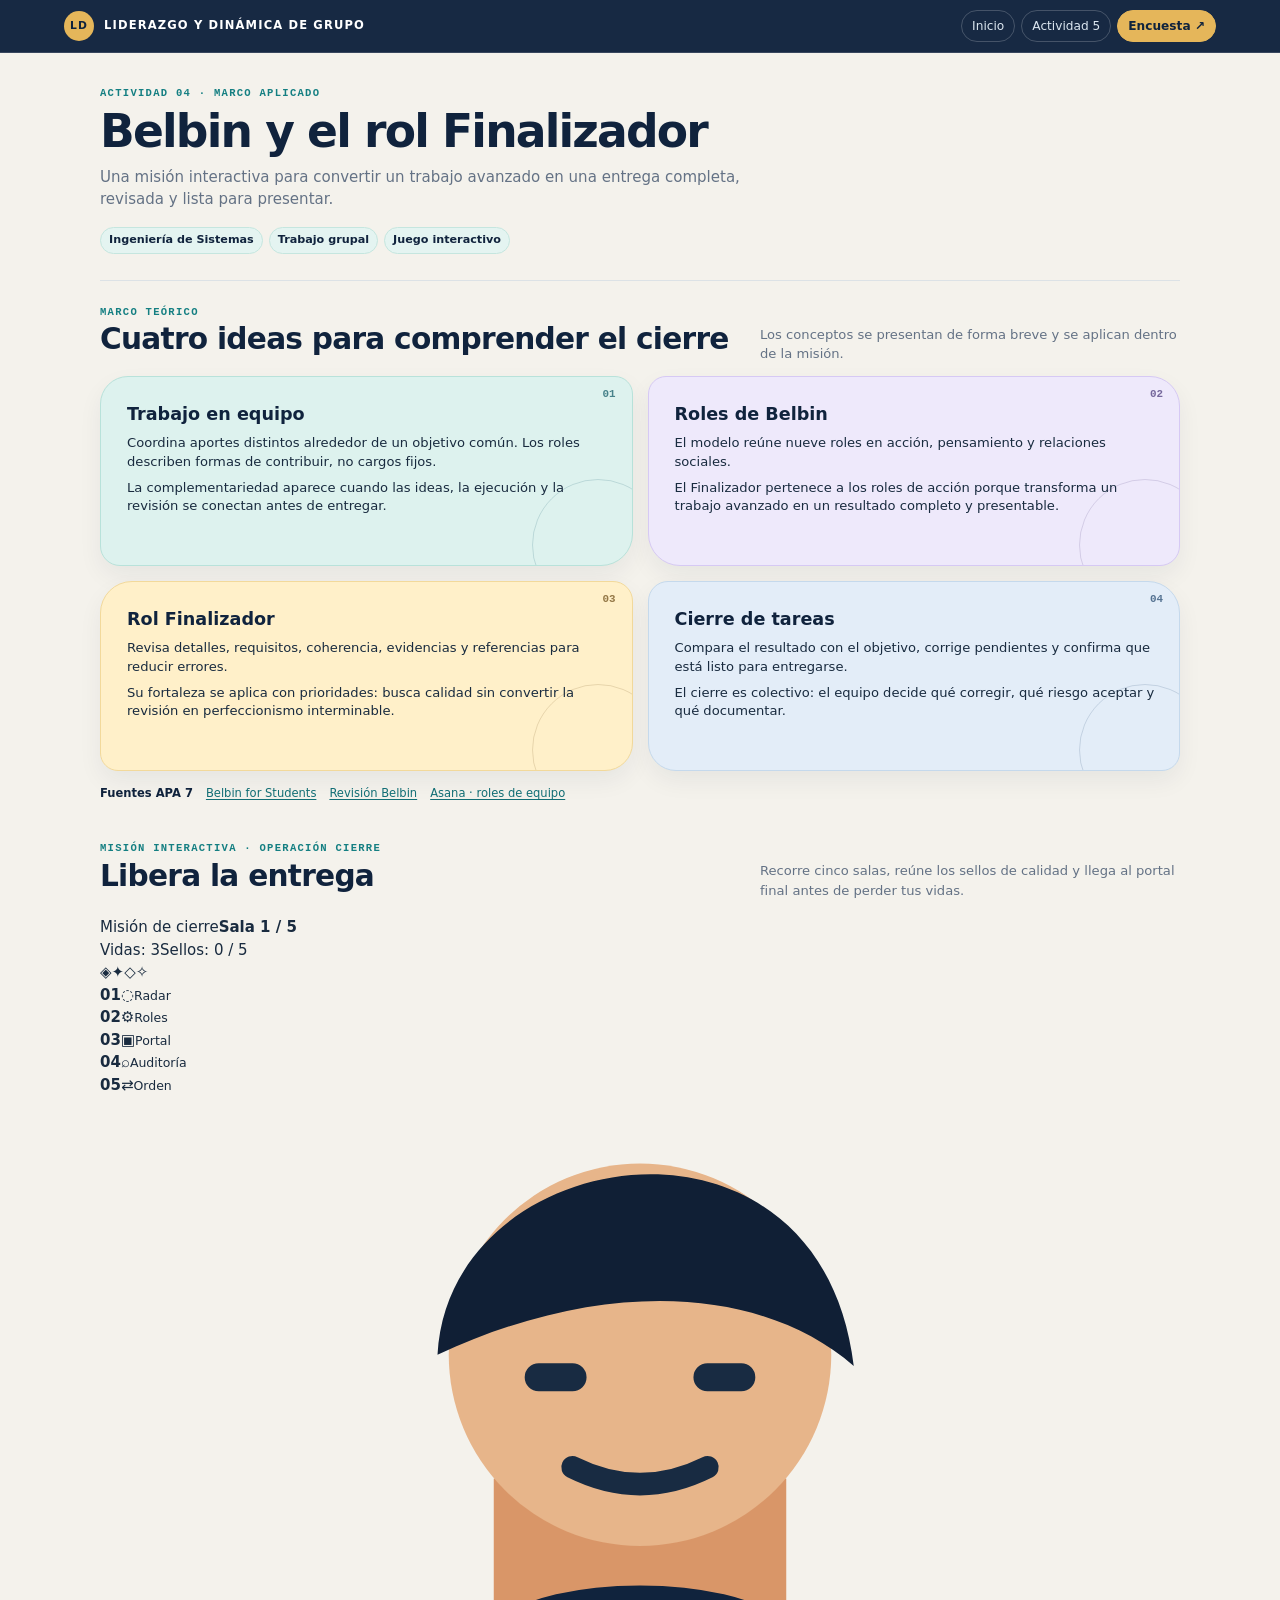
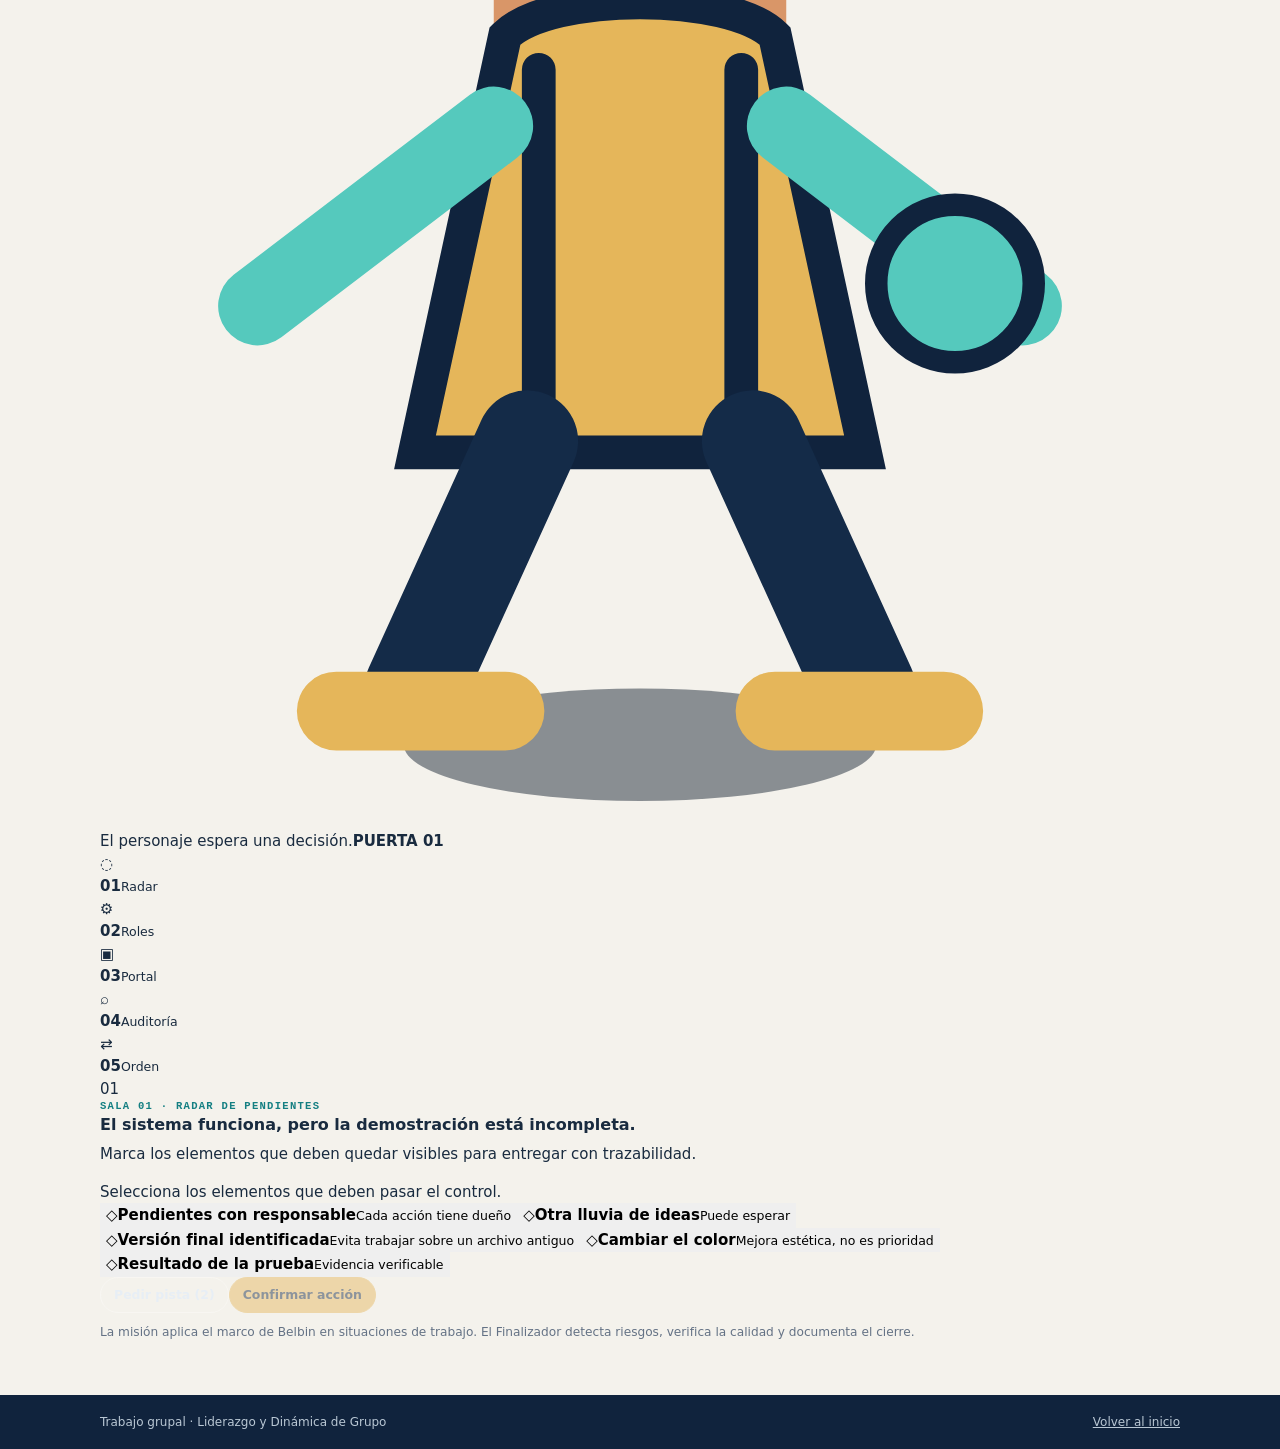
==== commit 4699ec89: "Transformar juego en misión interactiva con vidas" ====
--- a/actividad-4.html
+++ b/actividad-4.html
@@ -3,8 +3,8 @@
 <head>
   <meta charset="utf-8">
   <meta name="viewport" content="width=device-width, initial-scale=1">
-  <meta name="description" content="Actividad 4: marco teórico y juego sobre el rol Finalizador de Belbin.">
-  <title>Actividad 4 | Rol Finalizador</title>
+  <meta name="description" content="Actividad 4: marco teórico y misión interactiva sobre el rol Finalizador de Belbin.">
+  <title>Actividad 4 | Operación Cierre</title>
   <link rel="stylesheet" href="styles.css">
 </head>
 <body>
@@ -19,12 +19,12 @@
     <section class="page-intro compact-intro">
       <div class="eyebrow">Actividad 04 · Marco aplicado</div>
       <h1>Belbin y el rol Finalizador</h1>
-      <p class="lead">Comprende cómo la revisión, la calidad y el cumplimiento de plazos convierten un trabajo en una entrega completa.</p>
+      <p class="lead">Una misión interactiva para convertir un trabajo avanzado en una entrega completa, revisada y lista para presentar.</p>
       <div class="meta"><span class="tag">Ingeniería de Sistemas</span><span class="tag">Trabajo grupal</span><span class="tag">Juego interactivo</span></div>
     </section>
 
     <section class="section theory-section" aria-labelledby="theory-title">
-      <div class="section-head compact-head"><div><div class="code">Marco teórico</div><h2 id="theory-title">Cuatro ideas para comprender el cierre</h2></div><p>Los conceptos se presentan de forma breve para conectarlos directamente con el juego.</p></div>
+      <div class="section-head compact-head"><div><div class="code">Marco teórico</div><h2 id="theory-title">Cuatro ideas para comprender el cierre</h2></div><p>Los conceptos se presentan de forma breve y se aplican dentro de la misión.</p></div>
       <div class="concept-orbit">
         <article class="concept-bubble bubble-a"><span class="bubble-index">01</span><h3>Trabajo en equipo</h3><p>Coordina aportes distintos alrededor de un objetivo común. Los roles describen formas de contribuir, no cargos fijos.</p><p>La complementariedad aparece cuando las ideas, la ejecución y la revisión se conectan antes de entregar.</p></article>
         <article class="concept-bubble bubble-b"><span class="bubble-index">02</span><h3>Roles de Belbin</h3><p>El modelo reúne nueve roles en acción, pensamiento y relaciones sociales.</p><p>El Finalizador pertenece a los roles de acción porque transforma un trabajo avanzado en un resultado completo y presentable.</p></article>
@@ -35,93 +35,135 @@
     </section>
 
     <section class="section game-section" aria-labelledby="game-title">
-      <div class="game-heading"><div><div class="code">Aplicación · Escape room</div><h2 id="game-title">La entrega está bloqueada</h2></div><p>Resuelve tres estaciones y aplica el rol Finalizador para liberar el proyecto.</p></div>
-      <div class="escape-shell" id="escape-room" aria-live="polite">
-        <div class="escape-top"><div><span class="escape-kicker">Misión de cierre</span><strong id="escape-counter">Estación 1 / 3</strong></div><div class="escape-lives" id="escape-hints">Pistas: 2</div></div>
-        <div class="escape-meter" aria-label="Progreso de la misión"><span id="escape-meter-fill"></span></div>
-        <div class="escape-world" aria-label="Recorrido del personaje">
-          <div class="world-sky"><span class="world-glow"></span><div class="world-stars"></div><div class="world-route"></div><div class="world-doors"><div class="world-door" id="door-0"><span class="door-light"></span><b>01</b><small>?</small></div><div class="world-door" id="door-1"><span class="door-light"></span><b>02</b><small>?</small></div><div class="world-door" id="door-2"><span class="door-light"></span><b>03</b><small>?</small></div></div><svg class="escape-player" id="escape-player" viewBox="0 0 80 100" role="img" aria-label="Personaje avanzando"><circle cx="40" cy="20" r="13" fill="#e4b58c"/><path d="M26 20c1-15 27-19 29 1-8-5-19-5-29-1Z" fill="#172d4a"/><path d="M24 96c1-23 8-34 16-34s15 11 16 34" fill="#e5b65a"/><path d="M29 63h22M31 76h19" stroke="#10233d" stroke-width="4" stroke-linecap="round"/><path d="M28 96 19 99M52 96l9 3M24 70 9 78M56 70l15 8" stroke="#55c9bd" stroke-width="5" stroke-linecap="round"/></svg><div class="world-floor"></div><div class="world-status"><span id="world-status">El personaje espera tu decisión.</span><strong id="world-action">PUERTA 01</strong></div></div>
+      <div class="game-heading"><div><div class="code">Misión interactiva · Operación Cierre</div><h2 id="game-title">Libera la entrega</h2></div><p>Recorre cinco salas, reúne los sellos de calidad y llega al portal final antes de perder tus vidas.</p></div>
+      <div class="platform-shell" id="platform-game" aria-live="polite">
+        <div class="platform-top"><div><span class="platform-kicker">Misión de cierre</span><strong id="game-room">Sala 1 / 5</strong></div><div class="game-hud"><span class="game-lives" id="game-lives">Vidas: 3</span><span class="game-score" id="game-score">Sellos: 0 / 5</span></div></div>
+        <div class="platform-progress" aria-label="Progreso de la misión"><span id="game-progress-fill"></span></div>
+
+        <div class="platform-scene" id="platform-scene" aria-label="Mundo de la misión">
+          <div class="scene-glow"></div><div class="scene-grid"></div><div class="scene-cloud cloud-a"></div><div class="scene-cloud cloud-b"></div>
+          <div class="scene-badges" aria-hidden="true"><span>◈</span><span>✦</span><span>◇</span><span>✧</span></div>
+          <div class="platform-doors" id="platform-doors">
+            <div class="platform-door" id="platform-door-0"><b>01</b><span class="door-icon">◌</span><small>Radar</small></div>
+            <div class="platform-door" id="platform-door-1"><b>02</b><span class="door-icon">⚙</span><small>Roles</small></div>
+            <div class="platform-door" id="platform-door-2"><b>03</b><span class="door-icon">⌕</span><small>Auditoría</small></div>
+            <div class="platform-door" id="platform-door-3"><b>04</b><span class="door-icon">⇄</span><small>Orden</small></div>
+            <div class="platform-door" id="platform-door-4"><b>05</b><span class="door-icon">▣</span><small>Portal</small></div>
+          </div>
+          <div class="scene-track"></div>
+          <svg class="platform-player" id="game-player" viewBox="0 0 96 118" role="img" aria-label="Personaje de la misión">
+            <g class="player-shadow"><ellipse cx="48" cy="111" rx="21" ry="5" fill="#071425" opacity=".45"/></g>
+            <g class="player-body">
+              <path d="M35 34h26v18H35z" fill="#d99668"/>
+              <circle cx="48" cy="23" r="17" fill="#e7b58a"/>
+              <path d="M30 23c1-19 34-24 37 1-8-7-22-8-37-1Z" fill="#101f35"/>
+              <path d="M39 25h3M54 25h3" stroke="#182b42" stroke-width="2.5" stroke-linecap="round"/>
+              <path d="M42 33c4 2 8 2 12 0" stroke="#182b42" stroke-width="2" stroke-linecap="round" fill="none"/>
+              <path d="M36 48c4-4 20-4 24 0l8 37H28z" fill="#e5b65a" stroke="#10233d" stroke-width="3"/>
+              <path d="M39 51v30M57 51v30" stroke="#10233d" stroke-width="3" stroke-linecap="round"/>
+              <path d="M35 56 14 72M61 56l21 16" stroke="#55c9bd" stroke-width="7" stroke-linecap="round"/>
+              <path d="M38 84 28 106M58 84l10 22" stroke="#142b48" stroke-width="9" stroke-linecap="round"/>
+              <path d="M21 108h15M60 108h15" stroke="#e5b65a" stroke-width="7" stroke-linecap="round"/>
+              <circle cx="76" cy="70" r="7" fill="#55c9bd" stroke="#10233d" stroke-width="2"/>
+            </g>
+          </svg>
+          <div class="scene-status"><span id="scene-status">El personaje espera una decisión.</span><strong id="scene-action">PUERTA 01</strong></div>
         </div>
-        <div class="escape-map" aria-label="Estaciones de la misión">
-          <div class="escape-station active" data-step="0"><span>01</span><div><b id="station-title-0">Detectar</b><small id="station-desc-0">Encuentra el bloqueo</small></div></div>
-          <div class="escape-station" data-step="1"><span>02</span><div><b id="station-title-1">Activar</b><small id="station-desc-1">Elige el rol clave</small></div></div>
-          <div class="escape-station" data-step="2"><span>03</span><div><b id="station-title-2">Liberar</b><small id="station-desc-2">Valida la entrega</small></div></div>
+
+        <div class="mission-map" id="mission-map" aria-label="Salas de la misión"></div>
+
+        <div class="mission-card" id="mission-card">
+          <div class="mission-card-mark" id="mission-card-mark">01</div><div class="label" id="challenge-label">Radar de pendientes</div>
+          <h3 id="challenge-title">Cargando misión…</h3><p id="challenge-brief"></p>
+          <div class="challenge-board" id="challenge-board"></div>
+          <div class="challenge-feedback" id="challenge-feedback"></div>
+          <div class="mission-actions"><button class="btn btn-secondary" id="game-hint" type="button">Pedir pista</button><button class="btn btn-primary" id="game-confirm" type="button" disabled>Confirmar acción</button><button class="btn btn-primary" id="game-next" type="button" hidden>Avanzar</button></div>
         </div>
-        <div class="escape-card">
-          <div class="escape-card-mark" id="escape-card-mark">01</div>
-          <div class="label" id="escape-label">Diagnóstico</div>
-          <h3 id="escape-title">Cargando misión…</h3>
-          <p id="escape-brief"></p>
-          <div class="escape-options" id="escape-options"></div>
-          <div class="escape-feedback" id="escape-feedback"></div>
-          <div class="escape-actions"><button class="btn btn-secondary" id="escape-hint" type="button">Pedir pista</button><button class="btn btn-primary" id="escape-action" type="button" disabled>Desbloquear</button></div>
-        </div>
-        <div class="escape-result" id="escape-result" hidden></div>
+        <div class="platform-result" id="platform-result" hidden></div>
       </div>
-      <p class="micro-note">El juego aplica el marco de Belbin; no es un test psicológico. El Finalizador ayuda a detectar pendientes, verificar la calidad y cerrar la entrega.</p>
+      <p class="micro-note">La misión aplica el marco de Belbin en situaciones de trabajo. El Finalizador detecta riesgos, verifica la calidad y documenta el cierre.</p>
     </section>
   </main>
 
   <footer class="footer"><div class="wrap footer-inner"><span>Trabajo grupal · Liderazgo y Dinámica de Grupo</span><a href="index.html">Volver al inicio</a></div></footer>
 
   <script>
-    const stationPools = [
+    const $ = id => document.getElementById(id);
+    const shuffle = items => { const copy = [...items]; for (let i = copy.length - 1; i > 0; i--) { const j = Math.floor(Math.random() * (i + 1)); [copy[i], copy[j]] = [copy[j], copy[i]]; } return copy; };
+    const roomPools = [
       [
-        { label: "Diagnóstico", short: "Detectar", desc: "Encuentra el bloqueo", title: "El proyecto parece terminado, pero la entrega fue bloqueada.", brief: "El informe tiene contenido, aunque nadie comprobó requisitos, formato ni pendientes. ¿Qué debe detectarse primero?", options: ["La lista de pendientes y los requisitos de entrega", "Una nueva idea para cambiar el proyecto", "Más integrantes para presentar", "Un nombre más llamativo"], correct: 0, why: "El Finalizador parte de una revisión concreta: compara el resultado con los requisitos y hace visibles los pendientes.", hint: "Busca la opción que permita comprobar si el trabajo realmente está listo." },
-        { label: "Diagnóstico", short: "Rastrear", desc: "Sigue la evidencia", title: "El sistema funciona, pero la demostración falla.", brief: "Antes de presentar, el equipo descubre que una función no tiene evidencia de prueba. ¿Qué acción corresponde?", options: ["Registrar la prueba y verificar el requisito", "Cambiar todo el diseño", "Ocultar el problema durante la exposición", "Agregar una función diferente"], correct: 0, why: "El Finalizador comprueba que cada requisito tenga evidencia antes de dar la entrega por cerrada.", hint: "La opción correcta deja una evidencia verificable del requisito." },
-        { label: "Diagnóstico", short: "Ordenar", desc: "Ubica el riesgo", title: "Hay tareas terminadas, pero varios pendientes no tienen responsable.", brief: "El cierre se acerca y el equipo no sabe qué falta ni quién debe resolverlo. ¿Qué debe hacer primero?", options: ["Listar pendientes, responsables y plazos", "Entregar y corregir después", "Esperar a que alguien lo recuerde", "Empezar otra tarea sin cerrar la anterior"], correct: 0, why: "El cierre comienza haciendo visible el trabajo pendiente y asignando una acción concreta.", hint: "La respuesta correcta convierte la incertidumbre en una lista verificable." }
+        { room: "Radar", label: "Sala 01 · Radar de pendientes", type: "multi", title: "La entrega parece lista, pero el cierre no está controlado.", brief: "Selecciona los tres elementos que el equipo debe revisar antes de avanzar.", hint: "El Finalizador necesita requisitos visibles, responsables y evidencia.", why: "Detectaste lo que podía bloquear la entrega y convertiste el riesgo en acciones verificables.", items: [{ id: "requirements", label: "Requisitos de entrega", detail: "Qué debe cumplir el producto" }, { id: "ideas", label: "Nueva idea visual", detail: "Aún no está priorizada" }, { id: "owner", label: "Responsables y plazos", detail: "Quién resuelve cada pendiente" }, { id: "evidence", label: "Evidencias de prueba", detail: "Cómo se comprobó el resultado" }, { id: "slogan", label: "Frase para la portada", detail: "No bloquea el cierre" }], correct: ["requirements", "owner", "evidence"] },
+        { room: "Radar", label: "Sala 01 · Radar de pendientes", type: "multi", title: "El sistema funciona, pero la demostración está incompleta.", brief: "Marca los elementos que deben quedar visibles para entregar con trazabilidad.", hint: "Piensa en aquello que otra persona podría comprobar sin preguntarte.", why: "Una entrega Finalizadora deja requisitos, pruebas y decisiones documentadas.", items: [{ id: "test", label: "Resultado de la prueba", detail: "Evidencia verificable" }, { id: "color", label: "Cambiar el color", detail: "Mejora estética, no es prioridad" }, { id: "version", label: "Versión final identificada", detail: "Evita trabajar sobre un archivo antiguo" }, { id: "owner", label: "Pendientes con responsable", detail: "Cada acción tiene dueño" }, { id: "idea", label: "Otra lluvia de ideas", detail: "Puede esperar" }], correct: ["test", "version", "owner"] },
+        { room: "Radar", label: "Sala 01 · Radar de pendientes", type: "multi", title: "Faltan minutos para presentar y el equipo trabaja en paralelo.", brief: "Elige los tres controles que reducen el riesgo de entregar algo incompleto.", hint: "Prioriza coherencia, requisitos y la última versión.", why: "Priorizaste los controles que protegen la entrega en lugar de agregar trabajo nuevo.", items: [{ id: "checklist", label: "Lista de requisitos", detail: "Criterio de aceptación" }, { id: "latest", label: "Archivo más reciente", detail: "Fuente única de trabajo" }, { id: "review", label: "Revisión cruzada", detail: "Otra persona verifica" }, { id: "animation", label: "Más animaciones", detail: "No corrige pendientes" }, { id: "logo", label: "Nuevo logotipo", detail: "No es crítico" }], correct: ["checklist", "latest", "review"] }
       ],
       [
-        { label: "Activación", short: "Activar", desc: "Elige el rol clave", title: "El equipo ya avanzó; ahora necesita asegurar la calidad.", brief: "¿Qué rol de Belbin debe activarse para revisar detalles, detectar errores y cuidar el plazo?", options: ["Cerebro", "Investigador de recursos", "Finalizador", "Impulsor"], correct: 2, why: "El Finalizador verifica detalles, calidad, coherencia y cumplimiento antes de presentar.", hint: "Es el rol de acción que convierte un trabajo avanzado en una entrega completa." },
-        { label: "Activación", short: "Coordinar", desc: "Conecta los aportes", title: "El trabajo está repartido, pero las partes no encajan.", brief: "¿Qué rol ayuda a aclarar objetivos, responsabilidades y conexión entre las tareas?", options: ["Coordinador", "Cerebro", "Especialista", "Finalizador"], correct: 0, why: "El Coordinador organiza los aportes y permite que el Finalizador pueda revisar una entrega integrada.", hint: "Busca el rol que ordena objetivos y responsabilidades del equipo." },
-        { label: "Activación", short: "Comprobar", desc: "Protege la calidad", title: "El equipo quiere entregar rápido, pero existen tres versiones del archivo.", brief: "¿Qué rol debe asegurar que se use la versión correcta y que no queden errores?", options: ["Impulsor", "Finalizador", "Investigador de recursos", "Cerebro"], correct: 1, why: "El Finalizador controla la coherencia de la versión final y evita entregar un resultado incompleto.", hint: "Es el rol que revisa detalles y confirma qué versión está lista." }
+        { room: "Roles", label: "Sala 02 · Laboratorio de roles", type: "single", title: "El equipo ya avanzó; ahora necesita activar el rol adecuado.", brief: "Selecciona quién debe revisar detalles, detectar errores y cuidar el plazo.", hint: "Es un rol de acción que convierte el trabajo avanzado en una entrega completa.", why: "Activaste al Finalizador en el momento en que el equipo necesitaba calidad y cumplimiento.", options: [{ id: "brain", label: "Cerebro", detail: "Genera ideas originales" }, { id: "resource", label: "Investigador de recursos", detail: "Busca oportunidades y contactos" }, { id: "finisher", label: "Finalizador", detail: "Revisa, comprueba y cierra" }, { id: "shaper", label: "Impulsor", detail: "Mueve al equipo a la acción" }], correct: "finisher" },
+        { room: "Roles", label: "Sala 02 · Laboratorio de roles", type: "single", title: "Las partes del proyecto no encajan entre sí.", brief: "Elige el rol que debe ordenar objetivos, responsabilidades y conexiones del equipo.", hint: "Antes de revisar la calidad, alguien debe integrar los aportes.", why: "El Coordinador organiza los aportes para que el Finalizador pueda comprobar una entrega integrada.", options: [{ id: "coordinator", label: "Coordinador", detail: "Aclara objetivos y distribuye tareas" }, { id: "specialist", label: "Especialista", detail: "Aporta conocimiento técnico" }, { id: "monitor", label: "Monitor evaluador", detail: "Analiza alternativas" }, { id: "finisher", label: "Finalizador", detail: "Verifica y cierra" }], correct: "coordinator" },
+        { room: "Roles", label: "Sala 02 · Laboratorio de roles", type: "single", title: "Hay tres versiones del archivo y nadie sabe cuál presentar.", brief: "Selecciona el rol que debe comprobar la versión, los detalles y el cumplimiento.", hint: "La respuesta protege la calidad del resultado final.", why: "El Finalizador evita que el equipo presente una versión incompleta o desactualizada.", options: [{ id: "shaper", label: "Impulsor", detail: "Supera obstáculos y presiona por avanzar" }, { id: "finisher", label: "Finalizador", detail: "Verifica la versión final" }, { id: "teamworker", label: "Cohesionador", detail: "Mantiene buenas relaciones" }, { id: "plant", label: "Cerebro", detail: "Propone soluciones originales" }], correct: "finisher" }
       ],
       [
-        { label: "Liberación", short: "Liberar", desc: "Valida la entrega", title: "La estación final exige ordenar el cierre.", brief: "Selecciona la secuencia que permite liberar una entrega responsable.", options: ["Revisar requisitos → corregir pendientes → comprobar → entregar", "Entregar → revisar → buscar errores → corregir", "Agregar ideas → cambiar el objetivo → entregar", "Presentar → repartir tareas → comprobar si hay tiempo"], correct: 0, why: "El cierre del Finalizador sigue un orden: revisar, corregir, comprobar y entregar con evidencia.", hint: "La entrega debe ser el último paso, después de verificar el resultado." },
-        { label: "Liberación", short: "Cerrar", desc: "Sella el proyecto", title: "La puerta final solo se abre con una revisión completa.", brief: "¿Qué lista demuestra que el proyecto está listo para presentarse?", options: ["Objetivo, requisitos, evidencias, formato y responsables verificados", "Solo el título y la portada", "La opinión de una persona sin revisar el archivo", "Una nueva lluvia de ideas"], correct: 0, why: "El Finalizador confirma los elementos críticos de la entrega y documenta que fueron revisados.", hint: "La lista correcta incluye requisitos y evidencias, no solo elementos visuales." },
-        { label: "Liberación", short: "Presentar", desc: "Entrega con evidencia", title: "El equipo debe decidir si el trabajo puede salir del laboratorio.", brief: "¿Cuál es la señal más clara de que el cierre fue responsable?", options: ["El equipo puede explicar qué revisó y qué riesgos aceptó", "El archivo pesa mucho", "La presentación tiene muchas animaciones", "Todos dicen que parece terminado"], correct: 0, why: "Un cierre responsable deja trazabilidad: el equipo sabe qué verificó y qué decisión tomó.", hint: "La respuesta correcta demuestra revisión y criterio, no solo apariencia." }
+        { room: "Auditoría", label: "Sala 03 · Auditoría visual", type: "find", title: "El informe tiene seis controles y tres contienen un riesgo.", brief: "Marca únicamente los elementos que impedirían una entrega confiable.", hint: "Busca contradicciones, requisitos sin evidencia y datos que no coinciden.", why: "Encontraste los defectos críticos antes de que llegaran a la presentación.", items: [{ id: "ok1", label: "Requisito 1 · evidencia adjunta", detail: "Correcto" }, { id: "risk1", label: "Versión 2 en portada / versión 3 en anexo", detail: "Inconsistencia" }, { id: "ok2", label: "Responsable identificado", detail: "Correcto" }, { id: "risk2", label: "Prueba mencionada sin resultado", detail: "Evidencia incompleta" }, { id: "risk3", label: "Plazo vencido sin decisión registrada", detail: "Riesgo sin tratamiento" }, { id: "ok3", label: "Formato solicitado aplicado", detail: "Correcto" }], correct: ["risk1", "risk2", "risk3"] },
+        { room: "Auditoría", label: "Sala 03 · Auditoría visual", type: "find", title: "El tablero muestra cuatro señales de calidad.", brief: "Señala las tres que revelan un problema que debe corregirse antes de entregar.", hint: "Elige lo que no puede explicarse con evidencia.", why: "Separaste los detalles correctos de los riesgos que sí exigían intervención.", items: [{ id: "risk1", label: "Dos responsables para la misma tarea", detail: "No hay decisión final" }, { id: "ok1", label: "Fuente citada y enlazada", detail: "Trazable" }, { id: "risk2", label: "Resultado sin fecha de revisión", detail: "No se puede confirmar vigencia" }, { id: "ok2", label: "Criterio de aceptación visible", detail: "Comprobable" }, { id: "risk3", label: "Pendiente marcado como terminado", detail: "Estado incorrecto" }, { id: "ok3", label: "Archivo con nombre y versión", detail: "Identificable" }], correct: ["risk1", "risk2", "risk3"] },
+        { room: "Auditoría", label: "Sala 03 · Auditoría visual", type: "find", title: "El equipo pide una última revisión antes del pitch.", brief: "Marca los tres hallazgos que deben pasar a corrección inmediata.", hint: "Un error de datos, un requisito omitido y una referencia rota son críticos.", why: "La auditoría priorizó los errores que afectan la validez y presentación del trabajo.", items: [{ id: "risk1", label: "Cifra del resumen no coincide", detail: "Dato inconsistente" }, { id: "risk2", label: "Requisito obligatorio sin respuesta", detail: "Falta contenido" }, { id: "ok1", label: "Título coincide con el objetivo", detail: "Correcto" }, { id: "ok2", label: "Tabla con fuente completa", detail: "Correcto" }, { id: "risk3", label: "Enlace de referencia roto", detail: "Fuente no verificable" }, { id: "ok3", label: "Nombre del equipo actualizado", detail: "Correcto" }], correct: ["risk1", "risk2", "risk3"] }
+      ],
+      [
+        { room: "Orden", label: "Sala 04 · Secuencia de cierre", type: "order", title: "La puerta de control exige una secuencia responsable.", brief: "Pulsa las acciones en el orden correcto: desde la revisión hasta la entrega.", hint: "Entregar debe ser el último paso.", why: "Ordenaste el cierre como lo haría un Finalizador: revisar, corregir, comprobar y presentar.", items: [{ id: "review", label: "Revisar requisitos" }, { id: "fix", label: "Corregir pendientes" }, { id: "verify", label: "Comprobar evidencias" }, { id: "deliver", label: "Entregar versión final" }], correct: ["review", "fix", "verify", "deliver"] },
+        { room: "Orden", label: "Sala 04 · Secuencia de cierre", type: "order", title: "El equipo debe cerrar una tarea con trazabilidad.", brief: "Ordena el flujo que deja claro qué se decidió y cómo se validó.", hint: "Primero se identifica el objetivo; después se registra y verifica.", why: "La secuencia conecta objetivo, acción, evidencia y registro de cierre.", items: [{ id: "goal", label: "Confirmar objetivo" }, { id: "action", label: "Ejecutar la tarea" }, { id: "evidence", label: "Guardar evidencia" }, { id: "record", label: "Registrar el cierre" }], correct: ["goal", "action", "evidence", "record"] },
+        { room: "Orden", label: "Sala 04 · Secuencia de cierre", type: "order", title: "Una incidencia aparece antes de la presentación.", brief: "Organiza la respuesta más segura para no ocultar el riesgo.", hint: "Primero se hace visible el problema y luego se decide su tratamiento.", why: "La secuencia evita ocultar el riesgo y deja una decisión documentada.", items: [{ id: "detect", label: "Detectar la incidencia" }, { id: "assess", label: "Evaluar su impacto" }, { id: "decide", label: "Decidir la corrección" }, { id: "document", label: "Documentar el resultado" }], correct: ["detect", "assess", "decide", "document"] }
+      ],
+      [
+        { room: "Portal", label: "Sala 05 · Ruta crítica", type: "single", title: "El portal final solo acepta una ruta de entrega segura.", brief: "Escoge el camino que protege calidad, evidencia y cumplimiento.", hint: "La ruta correcta incluye verificación antes de presentar.", why: "Elegiste una ruta que prioriza la revisión y evita entregar por intuición.", options: [{ id: "shortcut", label: "Atajo", detail: "Presentar ahora y corregir si preguntan" }, { id: "safe", label: "Ruta verificada", detail: "Revisar requisitos, corregir, comprobar y entregar" }, { id: "loop", label: "Bucle abierto", detail: "Agregar ideas y cambiar el objetivo" }, { id: "silent", label: "Ruta silenciosa", detail: "No registrar riesgos para ahorrar tiempo" }], correct: "safe" },
+        { room: "Portal", label: "Sala 05 · Ruta crítica", type: "single", title: "El equipo está listo para cerrar el proyecto.", brief: "Elige la señal que demuestra que la entrega puede liberarse.", hint: "La apariencia no reemplaza una comprobación.", why: "Una entrega se libera cuando el equipo puede explicar qué verificó y qué riesgo aceptó.", options: [{ id: "look", label: "Se ve terminada", detail: "Criterio visual" }, { id: "time", label: "Ya no queda tiempo", detail: "Presión del plazo" }, { id: "trace", label: "Revisión trazable", detail: "Requisitos, evidencias y decisiones comprobadas" }, { id: "vote", label: "Todos están de acuerdo", detail: "Opinión sin verificación" }], correct: "trace" },
+        { room: "Portal", label: "Sala 05 · Ruta crítica", type: "single", title: "El trabajo debe salir del laboratorio sin perder calidad.", brief: "Selecciona la decisión final del equipo.", hint: "El Finalizador no busca perfección infinita; confirma lo crítico y cierra.", why: "Validaste los elementos críticos y documentaste lo que quedó decidido.", options: [{ id: "freeze", label: "Congelar sin revisar", detail: "Cerrar por cansancio" }, { id: "critical", label: "Validar lo crítico", detail: "Comprobar requisitos, evidencias y riesgos" }, { id: "expand", label: "Ampliar el alcance", detail: "Agregar trabajo nuevo" }, { id: "delegate", label: "Dejarlo para después", detail: "Trasladar el problema" }], correct: "critical" }
       ]
     ];
-    const shuffle = items => [...items].sort(() => Math.random() - 0.5);
-    let stations = [], station = 0, hints = 2, unlocked = false;
-    const $ = id => document.getElementById(id);
-    function buildStations() { stations = shuffle(stationPools).map(pool => shuffle(pool)[0]); }
-    function renderWorld() {
-      const progress = station >= stations.length ? 1 : station / stations.length;
-      $("escape-player").style.setProperty("--player-progress", progress);
-      document.querySelectorAll(".world-door").forEach((door, index) => { door.classList.toggle("open", index < station || station >= stations.length); door.classList.toggle("active", index === station && station < stations.length); });
-      $("world-action").textContent = station >= stations.length ? "ENTREGA LIBERADA" : `PUERTA 0${station + 1}`;
-      $("world-status").textContent = station >= stations.length ? "El personaje llegó al cierre." : unlocked ? "Respuesta correcta. Abre la puerta para avanzar." : "El personaje espera tu decisión.";
+    let rooms = [], currentRoom = 0, lives = 3, seals = 0, hints = 2, selection = [], unlocked = false, gameEnded = false;
+    function selectedSetMatches(values, correct) { return values.length === correct.length && values.every(value => correct.includes(value)); }
+    function roomIcon(room) { return ({ Radar: "◌", Roles: "⚙", Auditoría: "⌕", Orden: "⇄", Portal: "▣" })[room] || "◇"; }
+    function buildMission() { rooms = shuffle(roomPools).map(pool => ({ ...shuffle(pool)[0] })); }
+    function renderMap() { $("mission-map").innerHTML = rooms.map((item, index) => `<div class="mission-room ${index === currentRoom ? "active" : ""} ${index < currentRoom ? "cleared" : ""}"><span>${roomIcon(item.room)}</span><div><b>${String(index + 1).padStart(2, "0")}</b><small>${item.room}</small></div></div>`).join(""); }
+    function renderScene() {
+      const progress = gameEnded && seals === rooms.length ? 1 : currentRoom / rooms.length;
+      $("game-player").style.setProperty("--player-progress", progress);
+      rooms.forEach((_, index) => { const door = $(`platform-door-${index}`); door.classList.toggle("open", index < currentRoom || (gameEnded && seals === rooms.length)); door.classList.toggle("active", index === currentRoom && !gameEnded); door.querySelector(".door-icon").textContent = roomIcon(rooms[index].room); door.querySelector("small").textContent = rooms[index].room; });
+      $("scene-action").textContent = gameEnded ? (seals === rooms.length ? "PORTAL ABIERTO" : "MISIÓN FALLIDA") : `PUERTA ${String(currentRoom + 1).padStart(2, "0")}`;
+      $("scene-status").textContent = gameEnded ? (seals === rooms.length ? "El personaje llegó al cierre." : "El personaje debe reiniciar la misión.") : unlocked ? "Sala superada. El camino está abierto." : "El personaje espera una decisión.";
+      $("game-room").textContent = gameEnded ? (seals === rooms.length ? "Misión completada" : "Misión detenida") : `Sala ${currentRoom + 1} / ${rooms.length}`;
+      $("game-lives").textContent = `Vidas: ${lives}`;
+      $("game-score").textContent = `Sellos: ${seals} / ${rooms.length}`;
+      $("game-progress-fill").style.width = `${progress * 100}%`;
+      $("platform-scene").classList.toggle("game-over", gameEnded && seals !== rooms.length);
     }
-    function renderStation() {
-      const item = stations[station]; unlocked = false;
-      $("escape-counter").textContent = `Estación ${station + 1} / ${stations.length}`;
-      $("escape-meter-fill").style.width = `${(station / stations.length) * 100}%`;
-      $("escape-card-mark").textContent = `0${station + 1}`;
-      $("escape-label").textContent = item.label;
-      $("escape-title").textContent = item.title;
-      $("escape-brief").textContent = item.brief;
-      $("escape-feedback").textContent = "";
-      $("escape-action").disabled = true;
-      $("escape-action").textContent = station === stations.length - 1 ? "Liberar entrega" : "Desbloquear estación";
-      $("escape-options").innerHTML = item.options.map((option, i) => `<button class="escape-option" data-index="${i}" type="button"><span>${String.fromCharCode(65 + i)}</span>${option}</button>`).join("");
-      document.querySelectorAll(".escape-station").forEach((node, i) => { node.classList.toggle("active", i === station); node.classList.toggle("cleared", i < station); $(`station-title-${i}`).textContent = stations[i].short; $(`station-desc-${i}`).textContent = stations[i].desc; });
-      renderWorld();
-      document.querySelectorAll(".escape-option").forEach(button => button.addEventListener("click", chooseOption));
+    function choiceCard(item, selected) { return `<button type="button" class="challenge-choice ${selected ? "selected" : ""}" data-id="${item.id}"><span class="choice-icon">${selected ? "✓" : "◇"}</span><span><b>${item.label}</b><small>${item.detail || ""}</small></span></button>`; }
+    function renderChallenge() {
+      const item = rooms[currentRoom]; selection = []; unlocked = false;
+      $("challenge-label").textContent = item.label; $("challenge-title").textContent = item.title; $("challenge-brief").textContent = item.brief; $("mission-card-mark").textContent = String(currentRoom + 1).padStart(2, "0"); $("challenge-feedback").textContent = "";
+      $("game-confirm").hidden = false; $("game-confirm").disabled = true; $("game-confirm").textContent = item.type === "order" ? "Confirmar secuencia" : "Confirmar acción"; $("game-next").hidden = true; $("game-hint").disabled = hints === 0; $("game-hint").textContent = hints ? `Pedir pista (${hints})` : "Sin pistas";
+      if (item.type === "order") $("challenge-board").innerHTML = `<div class="challenge-instruction">Pulsa cada acción en el orden correcto.</div><div class="order-grid">${shuffle(item.items).map(option => choiceCard(option, false)).join("")}</div>`;
+      else if (item.type === "multi" || item.type === "find") $("challenge-board").innerHTML = `<div class="challenge-instruction">${item.type === "find" ? "Marca solo los hallazgos que representan un riesgo." : "Selecciona los elementos que deben pasar el control."}</div><div class="challenge-grid">${shuffle(item.items).map(option => choiceCard(option, false)).join("")}</div>`;
+      else $("challenge-board").innerHTML = `<div class="challenge-instruction">Elige una ruta para continuar.</div><div class="challenge-grid single-grid">${shuffle(item.options).map(option => choiceCard(option, false)).join("")}</div>`;
+      $("challenge-board").querySelectorAll(".challenge-choice").forEach(button => button.addEventListener("click", () => selectChoice(button, item)));
+      renderMap(); renderScene();
     }
-    function chooseOption(event) {
-      if (unlocked) return;
-      const choice = Number(event.currentTarget.dataset.index), item = stations[station];
-      document.querySelectorAll(".escape-option").forEach(button => button.classList.remove("selected", "wrong"));
-      event.currentTarget.classList.add("selected");
-      if (choice === item.correct) { unlocked = true; event.currentTarget.classList.add("correct"); $("escape-feedback").textContent = `✓ ${item.why}`; $("escape-action").disabled = false; renderWorld(); }
-      else { event.currentTarget.classList.add("wrong"); $("escape-feedback").textContent = `Aún no. ${item.hint}`; }
+    function selectChoice(button, item) {
+      if (unlocked || gameEnded) return; const id = button.dataset.id;
+      if (item.type === "order") { if (selection.includes(id)) return; selection.push(id); button.classList.add("selected"); button.querySelector(".choice-icon").textContent = selection.length; if (selection.length === item.items.length) $("game-confirm").disabled = false; return; }
+      if (item.type === "multi" || item.type === "find") { selection = selection.includes(id) ? selection.filter(value => value !== id) : [...selection, id]; button.classList.toggle("selected", selection.includes(id)); button.querySelector(".choice-icon").textContent = selection.includes(id) ? "✓" : "◇"; $("game-confirm").disabled = selection.length === 0; return; }
+      selection = [id]; $("challenge-board").querySelectorAll(".challenge-choice").forEach(node => node.classList.toggle("selected", node === button)); $("game-confirm").disabled = false;
     }
-    $("escape-hint").addEventListener("click", () => { if (hints < 1 || unlocked) return; hints--; $("escape-hints").textContent = `Pistas: ${hints}`; $("escape-feedback").textContent = `Pista: ${stations[station].hint}`; if (hints === 0) $("escape-hint").disabled = true; });
-    $("escape-action").addEventListener("click", () => { if (!unlocked) return; if (station < stations.length - 1) { station++; renderStation(); } else { station = stations.length; $("escape-meter-fill").style.width = "100%"; renderWorld(); $("escape-result").hidden = false; $("escape-result").innerHTML = `<span class="result-seal">✓</span><div><strong>Entrega liberada</strong><p>Aplicaste el rol Finalizador: detectaste el riesgo, activaste el rol adecuado y validaste el cierre.</p><button class="btn btn-primary" id="escape-restart" type="button">Jugar de nuevo</button></div>`; $("escape-action").disabled = true; $("escape-result").scrollIntoView({ behavior: "smooth", block: "nearest" }); $("escape-restart").addEventListener("click", restart); } });
-    function restart() { station = 0; hints = 2; buildStations(); $("escape-hints").textContent = "Pistas: 2"; $("escape-hint").disabled = false; $("escape-result").hidden = true; renderStation(); }
-    buildStations();
-    renderStation();
+    function loseLife(message) { lives--; $("game-lives").textContent = `Vidas: ${lives}`; $("challenge-feedback").textContent = `✕ ${message}`; $("platform-scene").classList.remove("hit"); void $("platform-scene").offsetWidth; $("platform-scene").classList.add("hit"); if (lives <= 0) finishGame(false); }
+    function confirmChallenge() {
+      if (!selection.length || unlocked || gameEnded) return; const item = rooms[currentRoom];
+      const correct = item.type === "order" ? selection.join("|") === item.correct.join("|") : item.type === "multi" || item.type === "find" ? selectedSetMatches(selection, item.correct) : selection[0] === item.correct;
+      if (!correct) { loseLife(item.type === "order" ? "La secuencia se rompió. Elige el orden con cuidado." : "Ese control no resuelve el riesgo de esta sala."); if (!gameEnded && item.type === "order") { selection = []; $("challenge-board").querySelectorAll(".challenge-choice").forEach(node => { node.classList.remove("selected"); node.querySelector(".choice-icon").textContent = "◇"; }); $("game-confirm").disabled = true; } return; }
+      unlocked = true; seals++; $("challenge-feedback").textContent = `✓ ${item.why}`; $("game-confirm").hidden = true; $("game-next").hidden = false; $("game-next").textContent = currentRoom === rooms.length - 1 ? "Abrir portal final" : "Avanzar a la siguiente sala"; $("challenge-board").querySelectorAll(".challenge-choice").forEach(node => { node.disabled = true; if (selection.includes(node.dataset.id)) node.classList.add("correct"); }); renderScene();
+    }
+    function advance() { if (!unlocked || gameEnded) return; if (currentRoom === rooms.length - 1) { finishGame(true); return; } currentRoom++; renderChallenge(); }
+    function finishGame(won) { gameEnded = true; $("game-confirm").hidden = true; $("game-next").hidden = true; $("game-hint").hidden = true; $("platform-result").hidden = false; $("platform-result").innerHTML = won ? `<span class="result-seal">✓</span><div><strong>Portal abierto</strong><p>Reuniste los sellos, activaste los roles adecuados y aplicaste el criterio del Finalizador para cerrar la entrega.</p><button class="btn btn-primary" id="game-restart" type="button">Jugar otra misión</button></div>` : `<span class="result-seal danger">!</span><div><strong>Misión fallida</strong><p>El equipo agotó sus vidas antes de validar el cierre. Reinicia para intentar otra ruta con desafíos diferentes.</p><button class="btn btn-primary" id="game-restart" type="button">Reiniciar misión</button></div>`; renderScene(); $("game-restart").addEventListener("click", restartGame); }
+    function restartGame() { currentRoom = 0; lives = 3; seals = 0; hints = 2; gameEnded = false; $("platform-result").hidden = true; $("game-hint").hidden = false; buildMission(); renderChallenge(); }
+    $("game-confirm").addEventListener("click", confirmChallenge); $("game-next").addEventListener("click", advance);
+    $("game-hint").addEventListener("click", () => { if (hints === 0 || unlocked || gameEnded) return; hints--; $("challenge-feedback").textContent = `Pista: ${rooms[currentRoom].hint}`; $("game-hint").textContent = hints ? `Pedir pista (${hints})` : "Sin pistas"; if (hints === 0) $("game-hint").disabled = true; });
+    buildMission(); renderChallenge();
   </script>
 </body>
 </html>
--- a/styles.css
+++ b/styles.css
@@ -232,3 +232,33 @@
 @keyframes unlock-in { from { opacity: 0; transform: translateY(8px); } to { opacity: 1; transform: translateY(0); } }
 @media (max-width: 650px) { .escape-map, .escape-options { grid-template-columns: 1fr; } .escape-card { padding: 21px 17px 17px; } .escape-top { align-items: start; flex-direction: column; } }
 @media (prefers-reduced-motion: reduce) { .escape-station, .escape-option, .escape-result, .escape-meter span { transition: none; animation: none; } }
+
+.escape-world { position: relative; margin: 0 0 15px; overflow: hidden; border: 1px solid rgba(85,201,189,.3); border-radius: 18px 10px 18px 10px; }
+.world-sky { position: relative; min-height: 170px; overflow: hidden; background: linear-gradient(180deg, #0c1d35 0%, #173b5c 75%, #1c5a66 100%); }
+.world-glow { position: absolute; top: -85px; right: 12%; width: 180px; height: 180px; background: rgba(229,182,90,.12); border-radius: 50%; box-shadow: 0 0 70px rgba(85,201,189,.18); }
+.world-stars, .world-stars::before, .world-stars::after { position: absolute; width: 3px; height: 3px; background: #b9f1e6; border-radius: 50%; content: ""; box-shadow: 75px 22px #b9f1e6, 160px 49px #e5b65a, 246px 17px #b9f1e6, 337px 37px #b9f1e6, 468px 19px #e5b65a, 580px 51px #b9f1e6, 690px 25px #b9f1e6, 780px 42px #e5b65a; opacity: .65; }
+.world-stars { top: 22px; left: 32px; }
+.world-stars::before { top: 39px; left: 200px; transform: scale(.65); }
+.world-stars::after { top: 14px; left: 430px; transform: scale(.7); }
+.world-route { position: absolute; right: 9%; bottom: 50px; left: 9%; height: 2px; background: linear-gradient(90deg, var(--teal), var(--gold), var(--teal)); opacity: .55; }
+.world-route::after { position: absolute; top: -4px; right: 0; width: 10px; height: 10px; border: 2px solid var(--gold); border-radius: 50%; content: ""; }
+.world-doors { position: absolute; right: 7%; bottom: 51px; left: 7%; display: flex; justify-content: space-between; }
+.world-door { position: relative; display: grid; place-items: center; width: 55px; height: 83px; color: #9cb7c6; background: linear-gradient(90deg, #162c46, #244c68); border: 2px solid #467b8a; border-bottom: 0; border-radius: 9px 9px 0 0; box-shadow: inset 0 0 0 4px rgba(255,255,255,.04), 0 -10px 20px rgba(85,201,189,.08); transition: transform .4s ease, opacity .25s ease, filter .25s ease; }
+.world-door::after { position: absolute; right: 8px; bottom: 0; left: 8px; height: 5px; background: #0d2038; content: ""; }
+.world-door b { font: 800 .67rem "Cascadia Code", Consolas, monospace; }
+.world-door small { position: absolute; top: 33px; color: var(--gold); font-size: 1.35rem; font-weight: 900; }
+.door-light { position: absolute; top: -8px; width: 9px; height: 9px; background: #d97763; border-radius: 50%; box-shadow: 0 0 12px rgba(217,119,99,.75); }
+.world-door.active { filter: drop-shadow(0 0 9px rgba(229,182,90,.5)); }
+.world-door.active .door-light { background: var(--gold); box-shadow: 0 0 13px rgba(229,182,90,.9); }
+.world-door.open { color: var(--teal); background: #071425; opacity: .72; transform: translateY(-7px) scale(.94); }
+.world-door.open small { color: var(--teal); }
+.world-door.open .door-light { background: var(--teal); box-shadow: 0 0 14px rgba(85,201,189,.95); }
+.escape-player { --player-progress: 0; position: absolute; z-index: 3; bottom: 41px; left: calc(6% + (var(--player-progress) * 88%)); width: 47px; height: 59px; filter: drop-shadow(0 6px 5px rgba(0,0,0,.28)); transform: translateX(-50%); transition: left .55s cubic-bezier(.2,.8,.2,1); }
+.escape-player::after { position: absolute; content: ""; }
+.world-floor { position: absolute; right: 0; bottom: 0; left: 0; height: 51px; background: repeating-linear-gradient(135deg, rgba(255,255,255,.05) 0 2px, transparent 2px 14px), #0d233b; border-top: 1px solid rgba(85,201,189,.34); }
+.world-status { position: absolute; right: 15px; bottom: 9px; left: 15px; z-index: 4; display: flex; justify-content: space-between; gap: 12px; color: #b8d1dc; font-size: .66rem; }
+.world-status strong { color: var(--gold); font: 800 .63rem "Cascadia Code", Consolas, monospace; letter-spacing: .08em; }
+.escape-station.cleared { border-color: rgba(85,201,189,.5); color: #ccebe4; opacity: .85; }
+.escape-station.cleared span { color: var(--navy); background: var(--teal); }
+@media (max-width: 650px) { .world-sky { min-height: 155px; } .world-door { width: 43px; height: 70px; } .escape-player { width: 40px; height: 51px; } .world-status { font-size: .58rem; } .world-status strong { font-size: .55rem; } }
+@media (prefers-reduced-motion: reduce) { .world-door, .escape-player { transition: none; } }
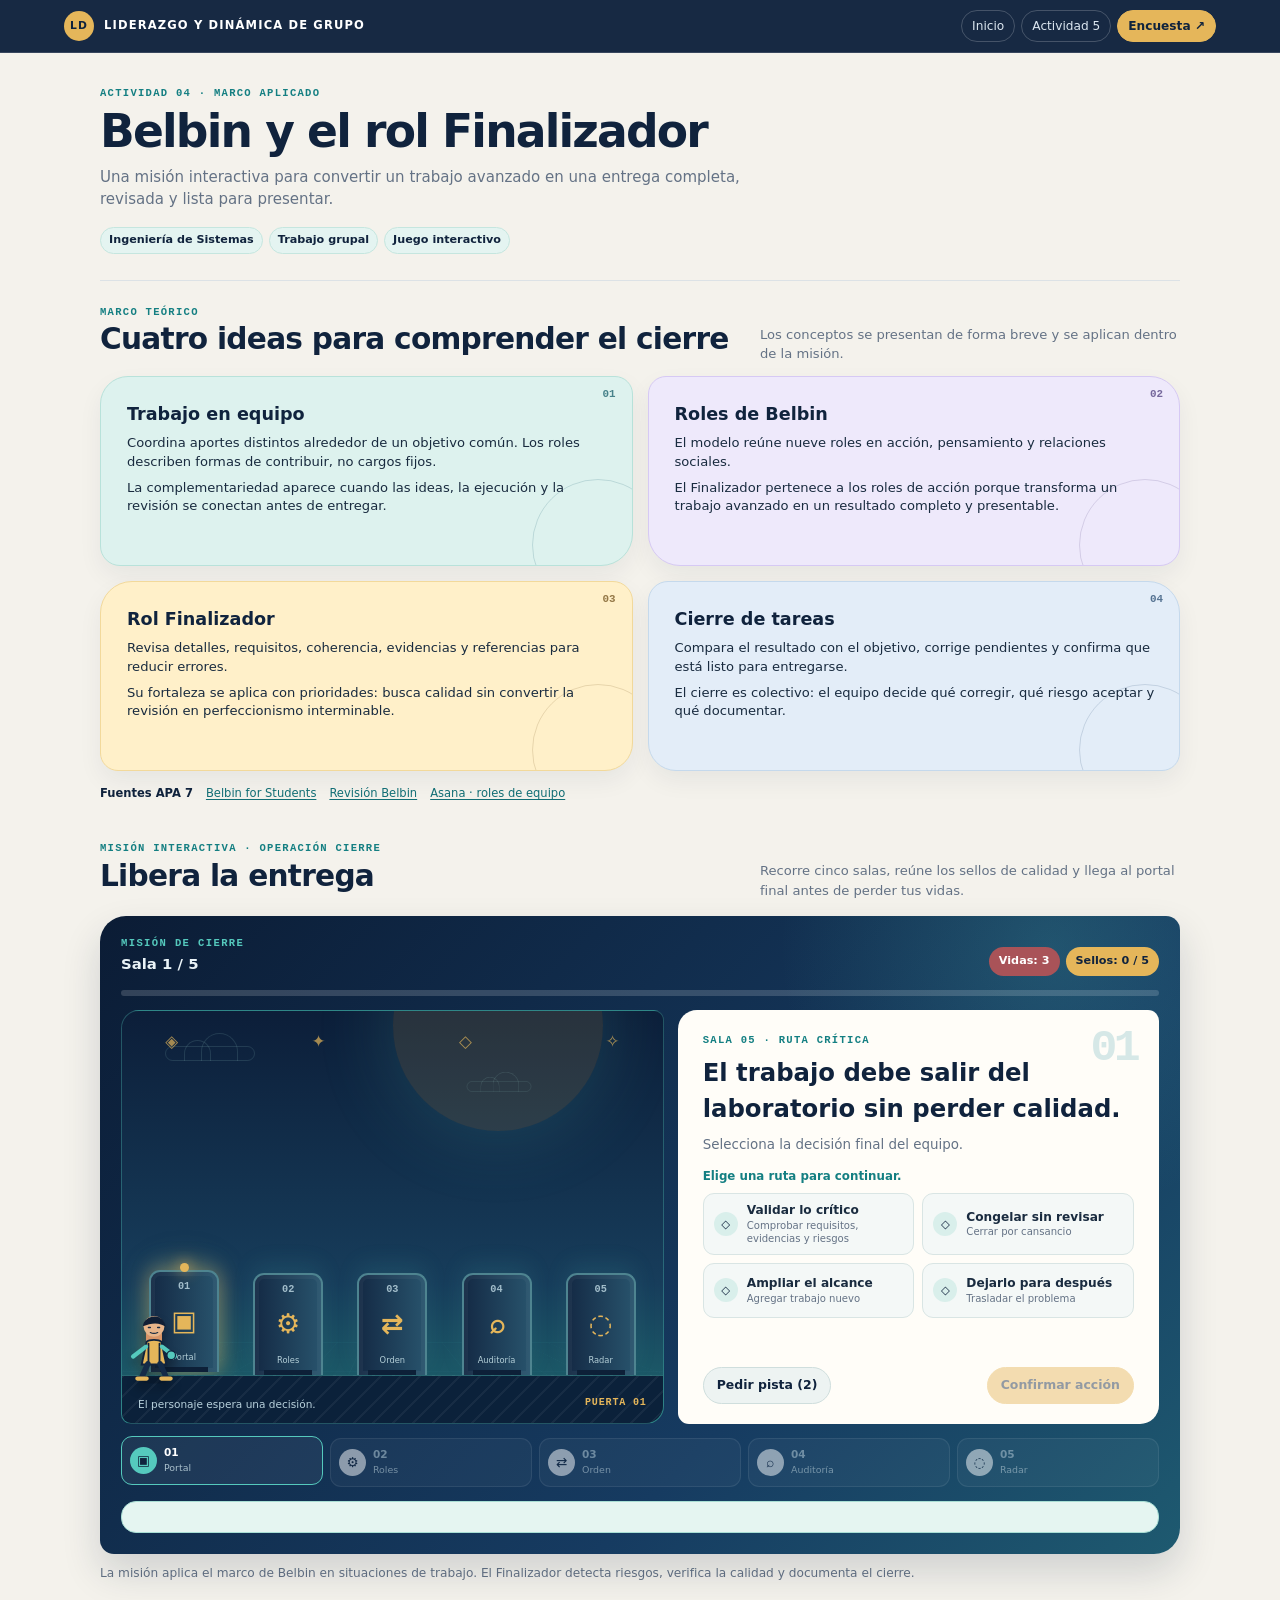
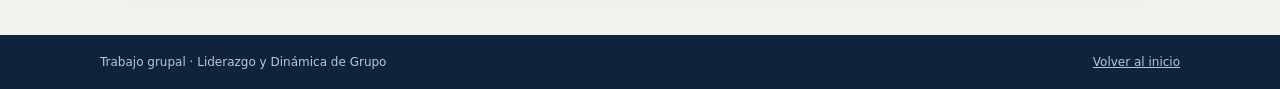
==== commit cf7e9d55: "Actualizar carga de estilos de la Actividad 4" ====
--- a/actividad-4.html
+++ b/actividad-4.html
@@ -5,7 +5,7 @@
   <meta name="viewport" content="width=device-width, initial-scale=1">
   <meta name="description" content="Actividad 4: marco teórico y misión interactiva sobre el rol Finalizador de Belbin.">
   <title>Actividad 4 | Operación Cierre</title>
-  <link rel="stylesheet" href="styles.css">
+  <link rel="stylesheet" href="styles.css?rev=control-room-20260922">
 </head>
 <body>
   <header class="site-header">
--- a/styles.css
+++ b/styles.css
@@ -262,3 +262,133 @@
 .escape-station.cleared span { color: var(--navy); background: var(--teal); }
 @media (max-width: 650px) { .world-sky { min-height: 155px; } .world-door { width: 43px; height: 70px; } .escape-player { width: 40px; height: 51px; } .world-status { font-size: .58rem; } .world-status strong { font-size: .55rem; } }
 @media (prefers-reduced-motion: reduce) { .world-door, .escape-player { transition: none; } }
+
+/* Operación Cierre: plataforma original para aplicar el rol Finalizador. */
+.platform-shell { position: relative; padding: 21px; color: #eaf3f7; background: radial-gradient(circle at 88% 5%, rgba(85,201,189,.2), transparent 24%), linear-gradient(135deg, #0b1c35, #163b61 66%, #1e5a70); border-radius: 26px 14px 26px 14px; box-shadow: 0 18px 38px rgba(16,35,61,.16); overflow: hidden; }
+.platform-top { display: flex; align-items: end; justify-content: space-between; gap: 14px; }
+.platform-kicker { display: block; margin-bottom: 4px; color: var(--teal); font: 700 .66rem "Cascadia Code", Consolas, monospace; letter-spacing: .13em; text-transform: uppercase; }
+.platform-top strong { font-size: .93rem; }
+.game-hud { display: flex; flex-wrap: wrap; justify-content: flex-end; gap: 6px; }
+.game-hud span { padding: 6px 10px; border-radius: 999px; font-size: .7rem; font-weight: 800; }
+.game-lives { color: #fff; background: #a95358; }
+.game-score { color: var(--navy); background: var(--gold); }
+.platform-progress { height: 6px; margin: 14px 0 16px; overflow: hidden; background: rgba(255,255,255,.16); border-radius: 99px; }
+.platform-progress span { display: block; width: 0; height: 100%; background: linear-gradient(90deg, var(--teal), var(--gold)); border-radius: inherit; transition: width .5s ease; }
+.platform-scene { position: relative; min-height: 240px; overflow: hidden; background: linear-gradient(180deg, #0c1e39 0%, #173d5b 66%, #1e666d 100%); border: 1px solid rgba(85,201,189,.32); border-radius: 18px 10px 18px 10px; transition: filter .25s ease; }
+.platform-scene.hit { animation: scene-hit .32s ease both; }
+.platform-scene.game-over { filter: grayscale(.65) brightness(.74); }
+@keyframes scene-hit { 20%, 60% { transform: translateX(-4px); } 40%, 80% { transform: translateX(4px); } }
+.scene-glow { position: absolute; top: -90px; right: 11%; width: 210px; height: 210px; background: rgba(229,182,90,.13); border-radius: 50%; box-shadow: 0 0 80px rgba(85,201,189,.2); }
+.scene-grid { position: absolute; right: 0; bottom: 34px; left: 0; height: 110px; background: linear-gradient(rgba(85,201,189,.12) 1px, transparent 1px), linear-gradient(90deg, rgba(85,201,189,.1) 1px, transparent 1px); background-size: 38px 27px; transform: perspective(140px) rotateX(52deg) scale(1.2); transform-origin: bottom; opacity: .4; }
+.scene-cloud { position: absolute; width: 90px; height: 15px; border: 1px solid rgba(185,241,230,.25); border-radius: 99px; opacity: .5; }
+.scene-cloud::before, .scene-cloud::after { position: absolute; bottom: -1px; border: 1px solid rgba(185,241,230,.25); border-bottom: 0; border-radius: 40px 40px 0 0; content: ""; }
+.scene-cloud::before { left: 18px; width: 25px; height: 20px; } .scene-cloud::after { right: 16px; width: 35px; height: 27px; }
+.cloud-a { top: 35px; left: 8%; } .cloud-b { top: 68px; right: 22%; transform: scale(.72); }
+.scene-badges { position: absolute; top: 18px; right: 8%; left: 8%; display: flex; justify-content: space-between; color: rgba(229,182,90,.7); font-size: 1.05rem; }
+.platform-doors { position: absolute; right: 5%; bottom: 48px; left: 5%; display: flex; justify-content: space-between; align-items: end; }
+.platform-door { position: relative; display: grid; width: 70px; height: 102px; place-items: center; color: #a2bdca; background: linear-gradient(90deg, #142a45, #28536c); border: 2px solid #4e8490; border-bottom: 0; border-radius: 11px 11px 0 0; box-shadow: inset 0 0 0 4px rgba(255,255,255,.04), 0 -10px 22px rgba(85,201,189,.1); transition: transform .45s ease, opacity .3s ease, filter .3s ease; }
+.platform-door::after { position: absolute; right: 9px; bottom: 0; left: 9px; height: 5px; background: #0d2038; content: ""; }
+.platform-door b { position: absolute; top: 8px; font: 800 .64rem "Cascadia Code", Consolas, monospace; }
+.platform-door small { position: absolute; right: 2px; bottom: 8px; left: 2px; color: #b3ced7; text-align: center; font-size: .52rem; }
+.door-icon { color: var(--gold); font-size: 1.7rem; font-weight: 800; }
+.platform-door.active { filter: drop-shadow(0 0 11px rgba(229,182,90,.55)); transform: translateY(-3px); }
+.platform-door.active::before { position: absolute; top: -9px; width: 9px; height: 9px; background: var(--gold); border-radius: 50%; box-shadow: 0 0 14px rgba(229,182,90,.95); content: ""; }
+.platform-door.open { color: var(--teal); background: #071425; opacity: .72; transform: translateY(-8px) scale(.93); }
+.platform-door.open .door-icon { color: var(--teal); }
+.platform-door.open small { color: var(--teal); }
+.scene-track { position: absolute; right: 0; bottom: 0; left: 0; height: 48px; background: repeating-linear-gradient(135deg, rgba(255,255,255,.05) 0 2px, transparent 2px 14px), #0b213a; border-top: 1px solid rgba(85,201,189,.42); }
+.platform-player { --player-progress: 0; position: absolute; z-index: 4; bottom: 38px; left: calc(6% + (var(--player-progress) * 88%)); width: 59px; height: 73px; filter: drop-shadow(0 7px 5px rgba(0,0,0,.3)); transform: translateX(-50%); transition: left .65s cubic-bezier(.2,.8,.2,1); }
+.player-body { transform-origin: 48px 83px; animation: player-idle 1.8s ease-in-out infinite; }
+@keyframes player-idle { 50% { transform: translateY(-2px); } }
+.scene-status { position: absolute; right: 16px; bottom: 10px; left: 16px; z-index: 5; display: flex; justify-content: space-between; gap: 12px; color: #b8d1dc; font-size: .66rem; }
+.scene-status strong { color: var(--gold); font: 800 .63rem "Cascadia Code", Consolas, monospace; letter-spacing: .08em; }
+.mission-map { display: grid; grid-template-columns: repeat(5, minmax(0,1fr)); gap: 7px; margin: 14px 0; }
+.mission-room { display: flex; align-items: center; gap: 7px; min-width: 0; padding: 8px; color: #9eb7c6; background: rgba(255,255,255,.055); border: 1px solid rgba(255,255,255,.12); border-radius: 11px; opacity: .65; transition: opacity .2s ease, transform .2s ease, border-color .2s ease; }
+.mission-room.active { color: #fff; border-color: var(--teal); opacity: 1; transform: translateY(-2px); }
+.mission-room.cleared { color: #ccebe4; border-color: rgba(85,201,189,.5); opacity: .9; }
+.mission-room > span { display: grid; flex: 0 0 27px; place-items: center; width: 27px; height: 27px; color: var(--navy); background: rgba(255,255,255,.78); border-radius: 50%; font-size: .85rem; }
+.mission-room.active > span, .mission-room.cleared > span { background: var(--teal); }
+.mission-room b, .mission-room small { display: block; } .mission-room b { font-size: .66rem; } .mission-room small { margin-top: 1px; color: #abc1cd; font-size: .59rem; }
+.mission-card { position: relative; min-height: 320px; padding: 24px 25px 20px; color: var(--ink); background: var(--white); border-radius: 19px 11px 19px 11px; }
+.mission-card-mark { position: absolute; top: 16px; right: 22px; color: #d6e8e7; font: 800 2.8rem/1 "Cascadia Code", Consolas, monospace; letter-spacing: -.08em; }
+.mission-card .label { position: relative; z-index: 1; }
+.mission-card h3 { position: relative; z-index: 1; max-width: 730px; margin: 8px 0 7px; color: var(--navy); font-size: clamp(1.1rem, 2.4vw, 1.52rem); }
+.mission-card > p { position: relative; z-index: 1; max-width: 760px; margin-bottom: 13px; color: var(--muted); font-size: .84rem; }
+.challenge-instruction { margin-bottom: 8px; color: #147f82; font-size: .74rem; font-weight: 800; }
+.challenge-grid { display: grid; grid-template-columns: repeat(2, minmax(0,1fr)); gap: 8px; }
+.challenge-choice { cursor: pointer; display: flex; align-items: center; gap: 9px; min-height: 55px; padding: 9px 10px; color: var(--ink); text-align: left; background: #f4f8f7; border: 1px solid #d9e5e4; border-radius: 11px; font-size: .76rem; line-height: 1.22; transition: transform .16s ease, border-color .16s ease, background .16s ease; }
+.challenge-choice:hover, .challenge-choice:focus-visible { border-color: var(--teal); background: #e8f7f3; outline: none; transform: translateY(-1px); }
+.challenge-choice.selected { border-color: #147f82; background: #e1f4f0; }
+.challenge-choice.correct { color: #155d69; border-color: #42b5a7; background: #d9f3ed; }
+.challenge-choice:disabled { cursor: default; }
+.choice-icon { display: grid; flex: 0 0 24px; place-items: center; width: 24px; height: 24px; color: var(--navy); background: #d9efeb; border-radius: 50%; font-size: .72rem; font-weight: 900; }
+.challenge-choice b, .challenge-choice small { display: block; } .challenge-choice small { margin-top: 2px; color: var(--muted); font-size: .63rem; }
+.order-grid { display: grid; grid-template-columns: repeat(4, minmax(0,1fr)); gap: 8px; }
+.order-grid .challenge-choice { flex-direction: column; justify-content: center; text-align: center; }
+.challenge-feedback { min-height: 29px; margin-top: 10px; color: #147f82; font-size: .76rem; line-height: 1.35; }
+.mission-actions { display: flex; flex-wrap: wrap; justify-content: space-between; gap: 8px; margin-top: 3px; }
+.mission-actions .btn-secondary { color: var(--navy); background: #edf3f2; border-color: #cfdedd; }
+.platform-result { display: flex; align-items: center; gap: 14px; margin-top: 13px; padding: 15px 17px; color: var(--navy); background: #e5f5f1; border: 1px solid #a9ded4; border-radius: 15px; animation: unlock-in .35s ease both; }
+.platform-result strong { font-size: 1rem; } .platform-result p { margin: 3px 0 9px; color: #426174; font-size: .78rem; }
+.platform-result .danger { color: #fff; background: #a95358; }
+@media (max-width: 850px) { .mission-map { grid-template-columns: repeat(5, minmax(105px,1fr)); overflow-x: auto; padding-bottom: 3px; } }
+@media (max-width: 650px) { .platform-shell { padding: 15px; } .platform-top { align-items: start; flex-direction: column; } .game-hud { justify-content: flex-start; } .platform-scene { min-height: 205px; } .platform-door { width: 49px; height: 78px; } .platform-door small { font-size: .44rem; } .door-icon { font-size: 1.2rem; } .platform-player { width: 49px; height: 61px; bottom: 37px; } .scene-status { right: 10px; bottom: 8px; left: 10px; font-size: .57rem; } .scene-status strong { font-size: .53rem; } .mission-map { grid-template-columns: repeat(5, 104px); } .mission-card { padding: 20px 16px 17px; } .challenge-grid, .order-grid { grid-template-columns: 1fr; } .order-grid .challenge-choice { flex-direction: row; justify-content: flex-start; text-align: left; } }
+@media (prefers-reduced-motion: reduce) { .platform-progress span, .platform-door, .platform-player, .mission-room, .challenge-choice, .player-body { transition: none; animation: none; } }
+
+@media (max-width: 650px) {
+  .dynamic-analysis { display: block; min-width: 0; }
+  .dynamic-analysis > div { min-width: 0; }
+  .dynamic-analysis p { max-width: none; overflow-wrap: anywhere; word-break: normal; }
+  .analysis-bars { margin-top: 14px; }
+  .analysis-bar > div { min-width: 0; }
+  .analysis-bar > div span { overflow-wrap: anywhere; }
+}
+
+
+/* Sala de control: personaje y decisión comparten el mismo campo visual. */
+.platform-shell {
+  display: grid;
+  grid-template-columns: minmax(0, 1.06fr) minmax(360px, .94fr);
+  grid-template-areas:
+    "top top"
+    "progress progress"
+    "scene card"
+    "map map"
+    "result result";
+  gap: 14px;
+  align-items: stretch;
+}
+.platform-shell > .platform-top { grid-area: top; }
+.platform-shell > .platform-progress { grid-area: progress; margin: 0; }
+.platform-shell > .platform-scene { grid-area: scene; min-height: 320px; }
+.platform-shell > .mission-card { grid-area: card; min-height: 320px; }
+.platform-shell > .mission-map { grid-area: map; margin: 0; }
+.platform-shell > .platform-result { grid-area: result; margin: 0; }
+.platform-scene, .mission-card { min-width: 0; }
+.mission-card { display: flex; flex-direction: column; }
+.mission-card .challenge-board { flex: 1 1 auto; }
+.mission-actions { margin-top: auto; padding-top: 10px; }
+@media (max-width: 650px) {
+  .platform-shell {
+    grid-template-columns: 1fr;
+    grid-template-areas:
+      "top"
+      "progress"
+      "scene"
+      "card"
+      "map"
+      "result";
+  }
+  .platform-shell > .platform-scene,
+  .platform-shell > .mission-card { min-height: 0; }
+  .platform-shell > .platform-scene { min-height: 245px; }
+}
+@media (max-width: 650px) {
+  .platform-shell { gap: 10px; padding: 13px; }
+  .platform-shell > .platform-scene { min-height: 182px; }
+  .platform-shell > .mission-card { padding: 18px 15px 15px; }
+  .platform-shell > .mission-map { margin: 0; }
+  .mission-card-mark { top: 13px; right: 16px; font-size: 2.35rem; }
+  .mission-card h3 { max-width: calc(100% - 45px); }
+  .mission-actions { margin-top: 4px; }
+}
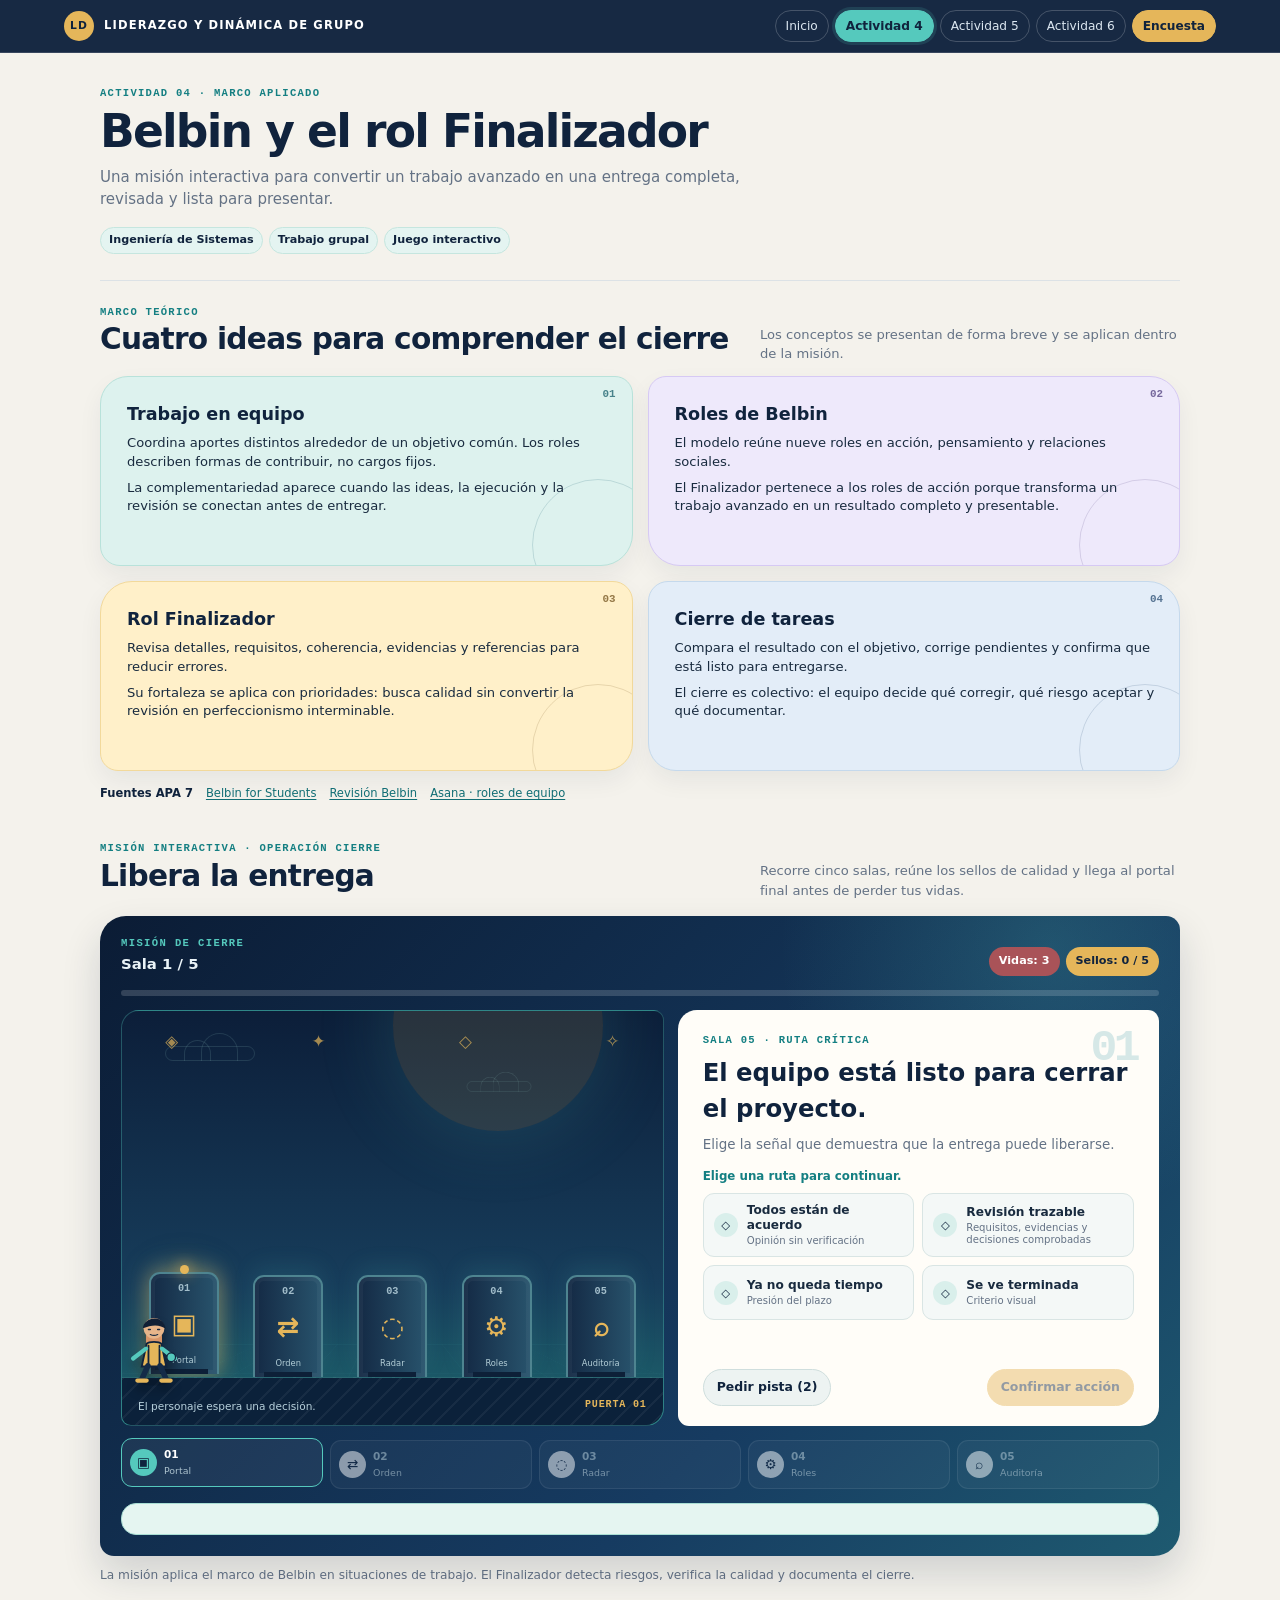
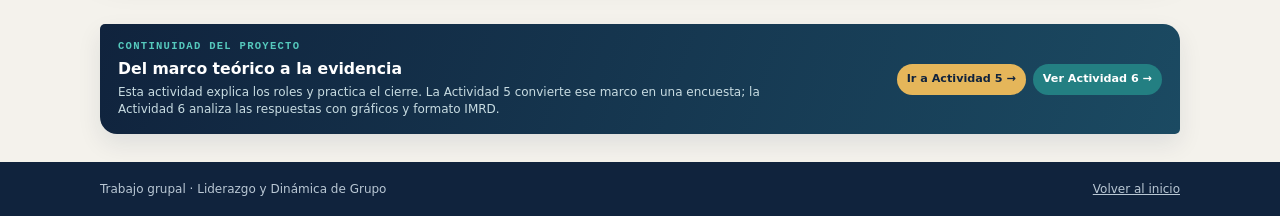
==== commit 03c38fd3: "Integrar Actividad 4 con ruta del proyecto" ====
--- a/actividad-4.html
+++ b/actividad-4.html
@@ -8,10 +8,10 @@
   <link rel="stylesheet" href="styles.css?rev=control-room-20260922">
 </head>
 <body>
-  <header class="site-header">
+  <header class="site-header project-header">
     <a class="brand" href="index.html"><span class="brand-mark">LD</span><span>Liderazgo y dinámica de grupo</span></a>
     <nav class="site-nav" aria-label="Navegación principal">
-      <a href="index.html">Inicio</a><a href="actividad-5.html">Actividad 5</a><a class="nav-survey" href="actividad-5.html#encuesta">Encuesta ↗</a>
+      <a href="index.html">Inicio</a><a href="actividad-4.html" aria-current="page">Actividad 4</a><a href="actividad-5.html">Actividad 5</a><a href="actividad-6.html">Actividad 6</a><a class="nav-survey" href="actividad-5.html#encuesta">Encuesta</a>
     </nav>
   </header>
 
@@ -83,6 +83,7 @@
       </div>
       <p class="micro-note">La misión aplica el marco de Belbin en situaciones de trabajo. El Finalizador detecta riesgos, verifica la calidad y documenta el cierre.</p>
     </section>
+    <section class="bridge-strip" aria-label="Continuidad del proyecto"><div><div class="code">Continuidad del proyecto</div><strong>Del marco teórico a la evidencia</strong><p>Esta actividad explica los roles y practica el cierre. La Actividad 5 convierte ese marco en una encuesta; la Actividad 6 analiza las respuestas con gráficos y formato IMRD.</p></div><div class="bridge-links"><a href="actividad-5.html">Ir a Actividad 5 →</a><a href="actividad-6.html">Ver Actividad 6 →</a></div></section>
   </main>
 
   <footer class="footer"><div class="wrap footer-inner"><span>Trabajo grupal · Liderazgo y Dinámica de Grupo</span><a href="index.html">Volver al inicio</a></div></footer>
--- a/styles.css
+++ b/styles.css
@@ -194,6 +194,37 @@
 @media (max-width: 650px) { .site-header { align-items: flex-start; flex-direction: column; } .site-nav { justify-content: flex-start; } .concept-orbit, .grid-2, .summary-grid, .home-grid { grid-template-columns: 1fr; } .section-head, .game-heading, .analysis-tools, .survey-launch, .home-survey { display: block; } .section-head p, .game-heading p { margin-top: 7px; } .analysis-actions { margin-top: 12px; } .launch-button, .home-survey .btn { margin-top: 17px; } .answers { grid-template-columns: 1fr; } .survey-text { align-items: start; } .home-hero { margin-top: 12px; padding: 25px 21px; } .home-hero h1 { font-size: 2.15rem; } .home-signal { padding: 20px; } }
 @media (prefers-reduced-motion: reduce) { *, *::before, *::after { scroll-behavior: auto !important; transition: none !important; animation: none !important; } }
 
+/* Navegación transversal del proyecto: cada actividad conserva la misma ruta y marca su ubicación. */
+.project-header .site-nav a[aria-current="page"] { color: var(--navy); background: var(--teal); border-color: var(--teal); font-weight: 900; box-shadow: 0 0 0 3px rgba(85,201,189,.15); }
+.project-header .site-nav .nav-survey { color: var(--navy) !important; background: var(--gold); border-color: var(--gold) !important; }
+.home-grid-three { grid-template-columns: repeat(3, minmax(0, 1fr)); }
+.home-card-violet { background: #eee9fb; border: 1px solid #d8cdf4; }
+.home-card-violet .home-card-code { color: #6e55a9; }
+.home-card-violet p { color: #5d5374; }
+.home-guide { margin: 16px 0 14px; padding: 19px 23px; background: #10233d; border-radius: 5px 18px 5px 18px; box-shadow: var(--shadow); }
+.home-guide h2 { margin: 5px 0 14px; color: #fff; font-size: 1.3rem; }
+.home-guide > .code { color: var(--teal); }
+.guide-steps { display: grid; grid-template-columns: repeat(3, minmax(0, 1fr)); gap: 9px; }
+.guide-steps a { display: grid; grid-template-columns: 30px 1fr; gap: 9px; align-items: center; padding: 10px; color: #dce8ee; background: rgba(255,255,255,.06); border: 1px solid rgba(255,255,255,.12); border-radius: 12px; text-decoration: none; }
+.guide-steps a:hover, .guide-steps a:focus-visible { background: rgba(85,201,189,.15); outline: none; }
+.guide-steps b { display: grid; place-items: center; width: 27px; height: 27px; color: var(--navy); background: var(--gold); border-radius: 50%; font-size: .68rem; }
+.guide-steps span { font-size: .73rem; line-height: 1.35; }
+@media (max-width: 850px) { .home-grid-three, .guide-steps { grid-template-columns: 1fr; } }
+.bridge-strip { display:flex; align-items:center; justify-content:space-between; gap:18px; margin:15px 0 4px; padding:16px 18px; color:#e7f1f3; background:linear-gradient(110deg,#10233d,#1b4a62); border-radius:5px 17px 5px 17px; box-shadow:0 10px 24px rgba(16,35,61,.09); }
+.bridge-strip .code { color:var(--teal); }
+.bridge-strip strong { display:block; margin:4px 0 3px; color:#fff; font-size:.98rem; }
+.bridge-strip p { max-width:700px; margin:0; color:#c8dce2; font-size:.75rem; line-height:1.45; }
+.bridge-links { display:flex; flex-wrap:wrap; gap:7px; justify-content:flex-end; }
+.bridge-links a { padding:7px 10px; color:var(--navy); background:var(--gold); border-radius:999px; font-size:.7rem; font-weight:800; text-decoration:none; white-space:nowrap; }
+.bridge-links a:last-child { color:#fff; background:#237f82; }
+.bridge-links a:hover, .bridge-links a:focus-visible { filter:brightness(1.08); outline:2px solid var(--teal); outline-offset:2px; }
+.question-route { display:flex; flex-wrap:wrap; align-items:center; gap:6px; margin-top:12px; padding-top:10px; border-top:1px solid #e4ecea; font-size:.68rem; }
+.question-route a { color:#147f82; font-weight:800; text-decoration:none; }
+.question-route a:hover, .question-route a:focus-visible { text-decoration:underline; }
+.question-route span { color:#97a9b3; }
+.question-route strong { color:var(--navy); }
+@media (max-width:650px) { .bridge-strip { display:block; padding:15px; }.bridge-links { justify-content:flex-start; margin-top:12px; }.question-route { align-items:flex-start; flex-direction:column; gap:3px; }.question-route span { display:none; } }
+
 /* Escape room: el progreso visualiza el proceso real de cierre. */
 .escape-shell { position: relative; padding: 21px; color: #eaf3f7; background: radial-gradient(circle at 90% 8%, rgba(85,201,189,.18), transparent 28%), linear-gradient(135deg, #10233d, #173d61 68%, #1e5870); border-radius: 26px 14px 26px 14px; box-shadow: 0 18px 38px rgba(16,35,61,.16); overflow: hidden; }
 .escape-top { display: flex; align-items: end; justify-content: space-between; gap: 14px; }
@@ -344,6 +375,115 @@
   .analysis-bar > div span { overflow-wrap: anywhere; }
 }
 
+/* IMRD: análisis independiente del resumen estadístico. */
+.imrd-analysis {
+  margin-top: 16px;
+  padding: 18px;
+  background: var(--white);
+  border: 1px solid var(--line);
+  border-left: 4px solid var(--gold);
+  border-radius: 18px 10px 18px 10px;
+  box-shadow: 0 10px 24px rgba(16, 35, 61, .06);
+}
+
+.imrd-launch {
+  display: flex;
+  align-items: center;
+  justify-content: space-between;
+  gap: 18px;
+  margin-top: 16px;
+  padding: 16px 18px;
+  background: linear-gradient(120deg, #fffaf0, #f3fbfa);
+  border: 1px solid #eadfbe;
+  border-radius: 16px;
+}
+
+.imrd-launch h2 {
+  margin-bottom: 4px;
+  font-size: 1.12rem;
+}
+
+.imrd-launch p {
+  margin: 0;
+  color: #526a7a;
+  font-size: .8rem;
+  line-height: 1.45;
+}
+
+.imrd-header {
+  display: flex;
+  align-items: center;
+  justify-content: space-between;
+  gap: 14px;
+  margin-bottom: 12px;
+}
+
+.imrd-header h2 {
+  margin-bottom: 0;
+  font-size: 1.25rem;
+}
+
+.imrd-badge {
+  padding: 5px 9px;
+  color: var(--navy);
+  background: #fff0c9;
+  border: 1px solid #f2d99b;
+  border-radius: 999px;
+  font: 800 .68rem "Cascadia Code", Consolas, monospace;
+}
+
+.imrd-grid {
+  display: grid;
+  grid-template-columns: repeat(4, minmax(0, 1fr));
+  gap: 10px;
+}
+
+.imrd-block {
+  display: flex;
+  gap: 9px;
+  min-width: 0;
+  padding: 12px;
+  background: #f6faf9;
+  border: 1px solid #dcebe8;
+  border-radius: 13px;
+}
+
+.imrd-letter {
+  display: grid;
+  flex: 0 0 27px;
+  place-items: center;
+  width: 27px;
+  height: 27px;
+  color: var(--navy);
+  background: var(--teal);
+  border-radius: 50%;
+  font: 800 .72rem "Cascadia Code", Consolas, monospace;
+}
+
+.imrd-block h3 {
+  margin-bottom: 4px;
+  color: var(--navy);
+  font-size: .86rem;
+}
+
+.imrd-block p {
+  margin: 0;
+  color: #426174;
+  font-size: .75rem;
+  line-height: 1.43;
+}
+
+@media (max-width: 850px) {
+  .imrd-grid { grid-template-columns: repeat(2, minmax(0, 1fr)); }
+}
+
+@media (max-width: 650px) {
+  .imrd-launch { align-items: flex-start; flex-direction: column; }
+  .imrd-analysis { padding: 15px; }
+  .imrd-header { align-items: flex-start; }
+  .imrd-grid { grid-template-columns: 1fr; }
+  .imrd-block p { font-size: .78rem; }
+}
 
 /* Sala de control: personaje y decisión comparten el mismo campo visual. */
 .platform-shell {
@@ -358,16 +498,33 @@
   gap: 14px;
   align-items: stretch;
 }
+
 .platform-shell > .platform-top { grid-area: top; }
 .platform-shell > .platform-progress { grid-area: progress; margin: 0; }
 .platform-shell > .platform-scene { grid-area: scene; min-height: 320px; }
 .platform-shell > .mission-card { grid-area: card; min-height: 320px; }
 .platform-shell > .mission-map { grid-area: map; margin: 0; }
 .platform-shell > .platform-result { grid-area: result; margin: 0; }
-.platform-scene, .mission-card { min-width: 0; }
-.mission-card { display: flex; flex-direction: column; }
-.mission-card .challenge-board { flex: 1 1 auto; }
-.mission-actions { margin-top: auto; padding-top: 10px; }
+
+.platform-scene,
+.mission-card {
+  min-width: 0;
+}
+
+.mission-card {
+  display: flex;
+  flex-direction: column;
+}
+
+.mission-card .challenge-board {
+  flex: 1 1 auto;
+}
+
+.mission-actions {
+  margin-top: auto;
+  padding-top: 10px;
+}
+
 @media (max-width: 650px) {
   .platform-shell {
     grid-template-columns: 1fr;
@@ -379,16 +536,46 @@
       "map"
       "result";
   }
+
   .platform-shell > .platform-scene,
-  .platform-shell > .mission-card { min-height: 0; }
-  .platform-shell > .platform-scene { min-height: 245px; }
-}
+  .platform-shell > .mission-card {
+    min-height: 0;
+  }
+
+  .platform-shell > .platform-scene {
+    min-height: 245px;
+  }
+}
+
 @media (max-width: 650px) {
-  .platform-shell { gap: 10px; padding: 13px; }
-  .platform-shell > .platform-scene { min-height: 182px; }
-  .platform-shell > .mission-card { padding: 18px 15px 15px; }
-  .platform-shell > .mission-map { margin: 0; }
-  .mission-card-mark { top: 13px; right: 16px; font-size: 2.35rem; }
-  .mission-card h3 { max-width: calc(100% - 45px); }
-  .mission-actions { margin-top: 4px; }
-}
+  .platform-shell {
+    gap: 10px;
+    padding: 13px;
+  }
+
+  .platform-shell > .platform-scene {
+    min-height: 182px;
+  }
+
+  .platform-shell > .mission-card {
+    padding: 18px 15px 15px;
+  }
+
+  .platform-shell > .mission-map {
+    margin: 0;
+  }
+
+  .mission-card-mark {
+    top: 13px;
+    right: 16px;
+    font-size: 2.35rem;
+  }
+
+  .mission-card h3 {
+    max-width: calc(100% - 45px);
+  }
+
+  .mission-actions {
+    margin-top: 4px;
+  }
+}
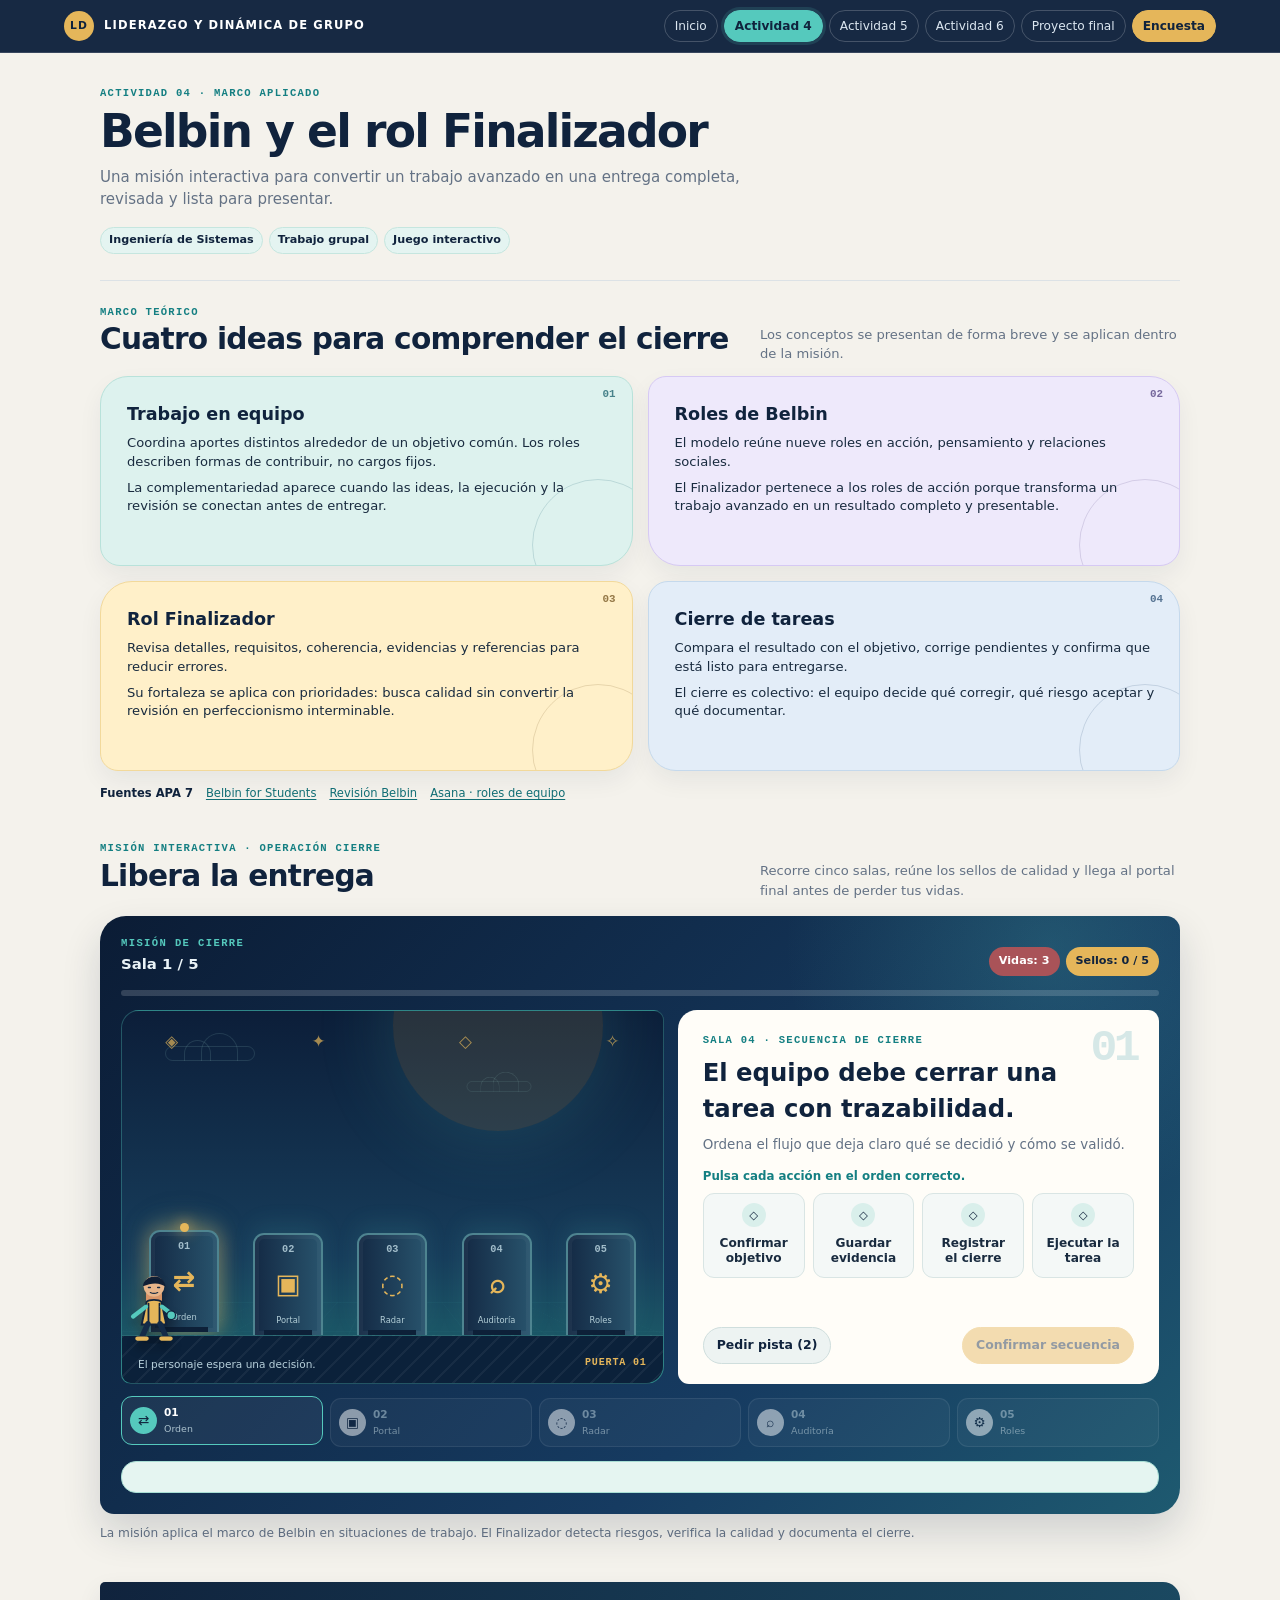
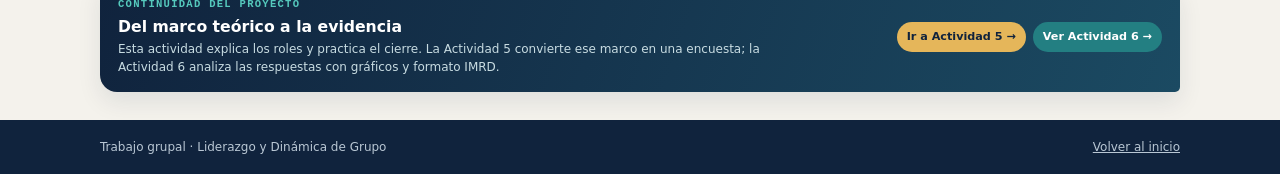
==== commit 5ba38162: "Agregar revista del proyecto final de liderazgo" ====
--- a/actividad-4.html
+++ b/actividad-4.html
@@ -11,7 +11,7 @@
   <header class="site-header project-header">
     <a class="brand" href="index.html"><span class="brand-mark">LD</span><span>Liderazgo y dinámica de grupo</span></a>
     <nav class="site-nav" aria-label="Navegación principal">
-      <a href="index.html">Inicio</a><a href="actividad-4.html" aria-current="page">Actividad 4</a><a href="actividad-5.html">Actividad 5</a><a href="actividad-6.html">Actividad 6</a><a class="nav-survey" href="actividad-5.html#encuesta">Encuesta</a>
+      <a href="index.html">Inicio</a><a href="actividad-4.html" aria-current="page">Actividad 4</a><a href="actividad-5.html">Actividad 5</a><a href="actividad-6.html">Actividad 6</a><a href="proyecto-final.html">Proyecto final</a><a class="nav-survey" href="actividad-5.html#encuesta">Encuesta</a>
     </nav>
   </header>
 
--- a/styles.css
+++ b/styles.css
@@ -375,6 +375,88 @@
   .analysis-bar > div span { overflow-wrap: anywhere; }
 }
 
+/* Proyecto final: revista editorial Netflix / roles / relaciones */
+.home-card-final { color: #fff; background: #1b1b1d; border-color: #3c3c40; }
+.home-card-final h2, .home-card-final p { color: #fff; }
+.home-card-final p { color: #d0d0d3; }
+.home-card-final .home-card-code { color: #ff4d5a; }
+.home-card-final .home-card-link { color: #fff; background: #e50914; }
+.final-page { --final-red: #e50914; --final-red-soft: #ff4d5a; --final-black: #151517; --final-cream: #f5f1ea; --final-grey: #77747a; background: var(--final-cream); color: #232124; overflow-x: hidden; }
+.final-page .site-header { background: rgba(21,21,23,.97); }
+.final-header .brand-mark { color: #fff; background: var(--final-red); }
+.final-shell { width: min(1180px, calc(100% - 34px)); margin: 0 auto; }
+.final-masthead { display: grid; grid-template-columns: minmax(0,1fr) 260px; gap: 32px; align-items: center; min-height: 430px; padding: 62px 0 54px; border-bottom: 1px solid #cac4ba; }
+.final-mast-copy { max-width: 780px; }
+.final-kicker, .final-section-label, .final-mini-label { color: var(--final-red); font: 800 .68rem/1.2 "Cascadia Code", Consolas, monospace; letter-spacing: .12em; text-transform: uppercase; }
+.final-issue { margin: 20px 0 17px; color: #77747a; font: 700 .68rem/1.2 "Cascadia Code", Consolas, monospace; letter-spacing: .12em; }
+.final-masthead h1 { max-width: 820px; margin: 0; color: var(--final-black); font-family: Georgia, "Times New Roman", serif; font-size: clamp(3.1rem, 7vw, 6.35rem); font-weight: 500; line-height: .9; letter-spacing: -.075em; }
+.final-deck { max-width: 650px; margin: 24px 0 0; font-size: 1.02rem; line-height: 1.5; }
+.final-meta { display: flex; flex-wrap: wrap; gap: 8px 18px; margin-top: 26px; color: #77747a; font: 700 .65rem/1.2 "Cascadia Code", Consolas, monospace; letter-spacing: .08em; }
+.final-cover-mark { display: grid; place-items: center; min-height: 250px; color: #fff; background: var(--final-black); border-radius: 50% 50% 44% 56% / 44% 46% 54% 56%; transform: rotate(6deg); box-shadow: 14px 16px 0 rgba(229,9,20,.12); }
+.final-cover-mark span { display: block; color: var(--final-red); font: 700 13.5rem/.7 Arial, sans-serif; letter-spacing: -.22em; transform: translateX(-9px); }
+.final-cover-mark i { margin-top: -54px; color: #fff; font: 700 .72rem/1.2 "Cascadia Code", Consolas, monospace; letter-spacing: .12em; text-align: center; text-transform: uppercase; transform: rotate(-6deg); }
+.final-toolbar { display: flex; justify-content: space-between; gap: 16px; padding: 12px 0; border-bottom: 1px solid #cac4ba; color: #77747a; font-size: .75rem; }
+.final-toolbar > div:first-child { display: flex; align-items: center; gap: 7px; }
+.final-status-dot { width: 8px; height: 8px; background: var(--final-red); border-radius: 50%; }
+.final-toolbar-actions { display: flex; flex-wrap: wrap; gap: 8px; align-items: center; }
+.final-tool-button, .final-tool-link { cursor: pointer; padding: 6px 10px; color: #232124; background: transparent; border: 1px solid #bcb5ab; border-radius: 999px; font-size: .72rem; text-decoration: none; }
+.final-tool-button:disabled { cursor: not-allowed; opacity: .45; }
+.final-tool-button:hover, .final-tool-button:focus-visible, .final-tool-link:hover, .final-tool-link:focus-visible { color: #fff; background: var(--final-red); border-color: var(--final-red); outline: none; }
+.final-contents { display: flex; flex-wrap: wrap; gap: 0; padding: 22px 0 8px; border-bottom: 1px solid #cac4ba; }
+.final-contents a { display: flex; align-items: center; gap: 8px; min-width: 126px; padding: 8px 16px 8px 0; color: #77747a; border-right: 1px solid #cac4ba; font-size: .76rem; text-decoration: none; }
+.final-contents a + a { padding-left: 16px; }
+.final-contents a:hover { color: var(--final-red); }
+.final-contents b { color: var(--final-red); font: 800 .66rem "Cascadia Code", Consolas, monospace; }
+.final-section { padding: 64px 0 38px; border-bottom: 1px solid #cac4ba; }
+.final-section-heading { display: flex; justify-content: space-between; align-items: end; gap: 30px; margin: 10px 0 25px; }
+.final-section h2 { max-width: 700px; margin: 0; color: var(--final-black); font-family: Georgia, "Times New Roman", serif; font-size: clamp(2rem, 4vw, 3.3rem); font-weight: 500; line-height: .98; letter-spacing: -.055em; }
+.final-section-heading > p { max-width: 370px; margin: 0; color: #5f5b61; font-size: .9rem; line-height: 1.5; }
+.final-two-col { display: grid; grid-template-columns: minmax(0,1.25fr) minmax(260px,.75fr); gap: 42px; margin: 22px 0 38px; }
+.final-two-col p { max-width: 720px; margin: 0 0 13px; font-size: .94rem; line-height: 1.6; }
+.final-question { padding: 22px; color: #fff; background: var(--final-black); border-radius: 2px; }
+.final-question p { margin: 11px 0 28px; color: #fff; font-family: Georgia, "Times New Roman", serif; font-size: 1.48rem; line-height: 1.18; }
+.final-question .final-mini-label { color: var(--final-red-soft); }
+.final-source-note { display: block; color: #bcb8bb; font-size: .7rem; line-height: 1.45; }
+.final-timeline { display: grid; grid-template-columns: repeat(4, minmax(0,1fr)); border-top: 1px solid #97918a; border-bottom: 1px solid #97918a; }
+.final-timeline > div { min-height: 148px; padding: 16px 16px 16px 0; border-right: 1px solid #cac4ba; }
+.final-timeline > div + div { padding-left: 16px; }
+.final-timeline > div:last-child { border-right: 0; }
+.final-timeline span { color: var(--final-red); font: 800 .8rem "Cascadia Code", Consolas, monospace; }
+.final-timeline strong { display: block; margin: 14px 0 5px; color: var(--final-black); font-family: Georgia, "Times New Roman", serif; font-size: 1.35rem; font-weight: 500; }
+.final-timeline p { margin: 0; color: #67636a; font-size: .75rem; line-height: 1.45; }
+.timeline-focus { background: #ede8df; }
+.final-caption { margin: 15px 0 0; color: #77747a; font-size: .72rem; font-style: italic; }
+.role-cluster-row { display: flex; gap: 8px; margin-bottom: 10px; }
+.role-cluster-row span { padding: 5px 10px; border-radius: 999px; font: 800 .62rem "Cascadia Code", Consolas, monospace; text-transform: uppercase; }
+.cluster-action { color: #883138; background: #f6dfe1; }.cluster-people { color: #21615c; background: #d9efea; }.cluster-thinking { color: #6d522b; background: #f5e5c2; }
+.role-matrix { display: grid; grid-template-columns: repeat(3, minmax(0,1fr)); gap: 10px; }
+.role-tile { min-height: 174px; padding: 18px 17px; border-top: 3px solid; background: #fbfaf6; }
+.role-tile h3 { margin: 26px 0 7px; color: var(--final-black); font-family: Georgia, "Times New Roman", serif; font-size: 1.2rem; font-weight: 500; }
+.role-tile p { min-height: 57px; margin: 0; color: #555159; font-size: .78rem; line-height: 1.45; }
+.role-tile small { display: block; margin-top: 12px; color: #77747a; font: 700 .6rem "Cascadia Code", Consolas, monospace; text-transform: uppercase; }
+.role-number { float: right; color: #77747a; font: 800 .63rem "Cascadia Code", Consolas, monospace; }
+.role-action { border-color: var(--final-red); }.role-people { border-color: #159e91; }.role-thinking { border-color: #c9943e; }
+.editorial-insight { display: grid; grid-template-columns: 140px 1fr; gap: 20px; margin-top: 18px; padding: 18px 0; border-top: 1px solid #cac4ba; border-bottom: 1px solid #cac4ba; }
+.editorial-insight b { color: var(--final-red); font: 800 .68rem "Cascadia Code", Consolas, monospace; letter-spacing: .08em; text-transform: uppercase; }
+.editorial-insight p { max-width: 740px; margin: 0; font-family: Georgia, "Times New Roman", serif; font-size: 1.1rem; line-height: 1.35; }
+.final-dark-section { color: #fff; background: var(--final-black); border-bottom: 0; margin: 0 calc((1180px - 100vw)/2); padding-left: max(17px, calc((100vw - 1180px)/2)); padding-right: max(17px, calc((100vw - 1180px)/2)); }
+.final-dark-section h2 { color: #fff; }.dark-heading > p { color: #bcb8bb; }.light-label { color: var(--final-red-soft); }
+.dysfunction-pyramid { display: grid; width: min(780px,100%); gap: 5px; margin: 30px auto 24px; }
+.pyramid-step { display: grid; grid-template-columns: 50px 1fr; align-items: center; min-height: 64px; padding: 9px 17px; color: #fff; }
+.pyramid-step > span { color: rgba(255,255,255,.7); font: 800 .73rem "Cascadia Code", Consolas, monospace; }.pyramid-step b { display: block; font-family: Georgia, "Times New Roman", serif; font-size: 1.12rem; font-weight: 500; }.pyramid-step small { color: rgba(255,255,255,.72); font-size: .72rem; }
+.step-trust { width: 52%; margin: 0 auto; background: #36363a; }.step-conflict { width: 64%; margin: 0 auto; background: #4b3437; }.step-commitment { width: 76%; margin: 0 auto; background: #712f35; }.step-accountability { width: 88%; margin: 0 auto; background: #a72e37; }.step-results { width: 100%; background: var(--final-red); }
+.lencioni-reading { display: grid; grid-template-columns: 140px 1fr; gap: 20px; max-width: 780px; margin: 0 auto; padding: 16px 0; border-top: 1px solid rgba(255,255,255,.23); }.lencioni-reading .final-mini-label { color: var(--final-red-soft); }.lencioni-reading p { margin: 0; color: #e2dfe1; font-size: .9rem; line-height: 1.55; }
+.transform-grid { display: grid; grid-template-columns: repeat(4, minmax(0,1fr)); gap: 10px; margin-top: 30px; }.transform-grid article { min-height: 205px; padding: 17px; background: #ebe6dc; border-bottom: 3px solid var(--final-red); }.transform-grid span { color: var(--final-red); font: 800 .7rem "Cascadia Code", Consolas, monospace; }.transform-grid h3 { margin: 40px 0 10px; color: var(--final-black); font-family: Georgia, "Times New Roman", serif; font-size: 1.35rem; font-weight: 500; }.transform-grid p { margin: 0; color: #5f5b61; font-size: .78rem; line-height: 1.5; }.final-quote { max-width: 700px; margin: 35px auto 0; color: var(--final-red); font-family: Georgia, "Times New Roman", serif; font-size: clamp(1.6rem,3vw,2.55rem); line-height: 1.05; text-align: center; }
+.field-section { background: #e8e1d7; margin: 0 calc((1180px - 100vw)/2); padding-left: max(17px, calc((100vw - 1180px)/2)); padding-right: max(17px, calc((100vw - 1180px)/2)); }.field-layout { display: grid; grid-template-columns: minmax(0,1fr) minmax(280px,.8fr); gap: 42px; margin-top: 22px; }.field-layout h2 { font-size: clamp(1.9rem,3.5vw,2.8rem); }.field-layout > div > p { max-width: 700px; font-size: .9rem; line-height: 1.55; }.field-method { display: grid; grid-template-columns: 120px 1fr; gap: 10px 18px; margin-top: 22px; padding-top: 18px; border-top: 1px solid #bab1a6; font-size: .77rem; }.field-method b { color: var(--final-red); font: 800 .64rem "Cascadia Code", Consolas, monospace; text-transform: uppercase; }.field-method span { color: #5f5b61; }.field-card { padding: 22px; background: var(--final-black); color: #fff; }.field-card .final-mini-label { color: var(--final-red-soft); }.field-card ol { margin: 16px 0; padding-left: 18px; }.field-card li { margin: 8px 0; color: #e8e5e6; font-size: .78rem; line-height: 1.35; }.field-note { margin: 22px 0 0; padding-top: 14px; border-top: 1px solid #504e52; color: #bcb8bb; font-size: .7rem; line-height: 1.45; }
+.team-grid { display: grid; grid-template-columns: repeat(5, minmax(0,1fr)); gap: 8px; margin-top: 27px; }.team-grid article { min-height: 250px; padding: 14px; background: #fbfaf6; border-top: 3px solid var(--final-red); }.member-initial { display: grid; place-items: center; width: 42px; height: 42px; margin-bottom: 22px; color: #fff; background: var(--final-black); border-radius: 50%; font: 800 .72rem "Cascadia Code", Consolas, monospace; }.team-grid h3 { min-height: 40px; margin: 0 0 5px; color: var(--final-black); font-family: Georgia, "Times New Roman", serif; font-size: 1.02rem; font-weight: 500; }.team-grid span { color: var(--final-red); font: 800 .62rem "Cascadia Code", Consolas, monospace; text-transform: uppercase; }.team-grid p { margin: 15px 0 0; color: #5f5b61; font-size: .76rem; line-height: 1.48; }
+.final-recommendations { background: #1e1e20; margin: 0 calc((1180px - 100vw)/2); padding-left: max(17px, calc((100vw - 1180px)/2)); padding-right: max(17px, calc((100vw - 1180px)/2)); }.final-recommendations h3, .final-recommendations .final-section-label { color: #fff; }.recommendation-grid { display: grid; grid-template-columns: repeat(4,1fr); gap: 12px; margin-top: 25px; }.recommendation-grid article { padding: 16px; border: 1px solid #48474a; }.recommendation-grid b { color: var(--final-red-soft); font: 800 .68rem "Cascadia Code", Consolas, monospace; }.recommendation-grid h3 { margin: 27px 0 7px; font-family: Georgia, "Times New Roman", serif; font-size: 1.28rem; font-weight: 500; }.recommendation-grid p { margin: 0; color: #c3bfc1; font-size: .77rem; line-height: 1.45; }
+.evidence-grid { display: grid; grid-template-columns: repeat(3,1fr); gap: 10px; margin-top: 25px; }.evidence-grid article { min-height: 180px; padding: 17px; background: #fbfaf6; border: 1px dashed #9d968c; }.evidence-grid span { color: var(--final-red); font: 800 .68rem "Cascadia Code", Consolas, monospace; }.evidence-grid h3 { margin: 27px 0 8px; color: var(--final-black); font-family: Georgia, "Times New Roman", serif; font-size: 1.25rem; font-weight: 500; }.evidence-grid p, .evidence-grid small { color: #5f5b61; font-size: .76rem; line-height: 1.45; }.evidence-grid small { display: block; margin-top: 15px; padding-top: 10px; border-top: 1px solid #ded8cf; }
+.sources-section { border-bottom: 0; }.sources-list { max-width: 850px; margin-top: 24px; }.sources-list p { padding-bottom: 12px; border-bottom: 1px solid #d7d0c5; font-size: .8rem; line-height: 1.5; }.sources-list em { font-family: Georgia, "Times New Roman", serif; }.sources-list a { color: var(--final-red); overflow-wrap: anywhere; }.sources-note { color: #77747a; font-size: .7rem; font-style: italic; }
+[data-editable="true"].is-editable { outline: 2px dashed rgba(229,9,20,.52); outline-offset: 6px; }
+.final-page [contenteditable="true"]:focus { outline: 2px solid var(--final-red); outline-offset: 5px; }
+@media (max-width: 800px) { .final-masthead { grid-template-columns: 1fr; min-height: 0; padding-top: 43px; }.final-cover-mark { width: 190px; min-height: 190px; justify-self: end; }.final-cover-mark span { font-size: 10rem; }.final-section-heading, .final-two-col, .field-layout { grid-template-columns: 1fr; display: grid; gap: 18px; }.final-timeline { grid-template-columns: repeat(2,1fr); }.final-timeline > div:nth-child(2) { border-right: 0; }.final-timeline > div:nth-child(3), .final-timeline > div:nth-child(4) { border-top: 1px solid #cac4ba; }.role-matrix { grid-template-columns: repeat(2,1fr); }.transform-grid { grid-template-columns: repeat(2,1fr); }.team-grid { grid-template-columns: repeat(2,1fr); }.team-grid article:last-child { grid-column: span 2; }.recommendation-grid { grid-template-columns: repeat(2,1fr); } }
+@media (max-width: 520px) { .final-shell { width: min(100% - 24px, 1180px); }.final-masthead h1 { font-size: clamp(2.7rem, 15vw, 4.2rem); }.final-meta { display: grid; gap: 7px; }.final-toolbar { align-items: flex-start; flex-direction: column; }.final-contents { display: grid; grid-template-columns: repeat(2,1fr); }.final-contents a, .final-contents a + a { min-width: 0; padding: 7px 8px 7px 0; border-right: 0; }.final-contents a:nth-child(even) { padding-left: 8px; border-left: 1px solid #cac4ba; }.final-section { padding: 44px 0 28px; }.role-matrix, .transform-grid, .team-grid, .recommendation-grid, .evidence-grid { grid-template-columns: 1fr; }.team-grid article:last-child { grid-column: auto; }.role-tile { min-height: 0; }.editorial-insight, .lencioni-reading { grid-template-columns: 1fr; gap: 9px; }.dysfunction-pyramid { margin-top: 20px; }.pyramid-step, .step-trust, .step-conflict, .step-commitment, .step-accountability, .step-results { width: 100%; margin: 0; }.field-method { grid-template-columns: 1fr; gap: 3px; }.field-method span { margin-bottom: 8px; } }
+
 /* IMRD: análisis independiente del resumen estadístico. */
 .imrd-analysis {
   margin-top: 16px;
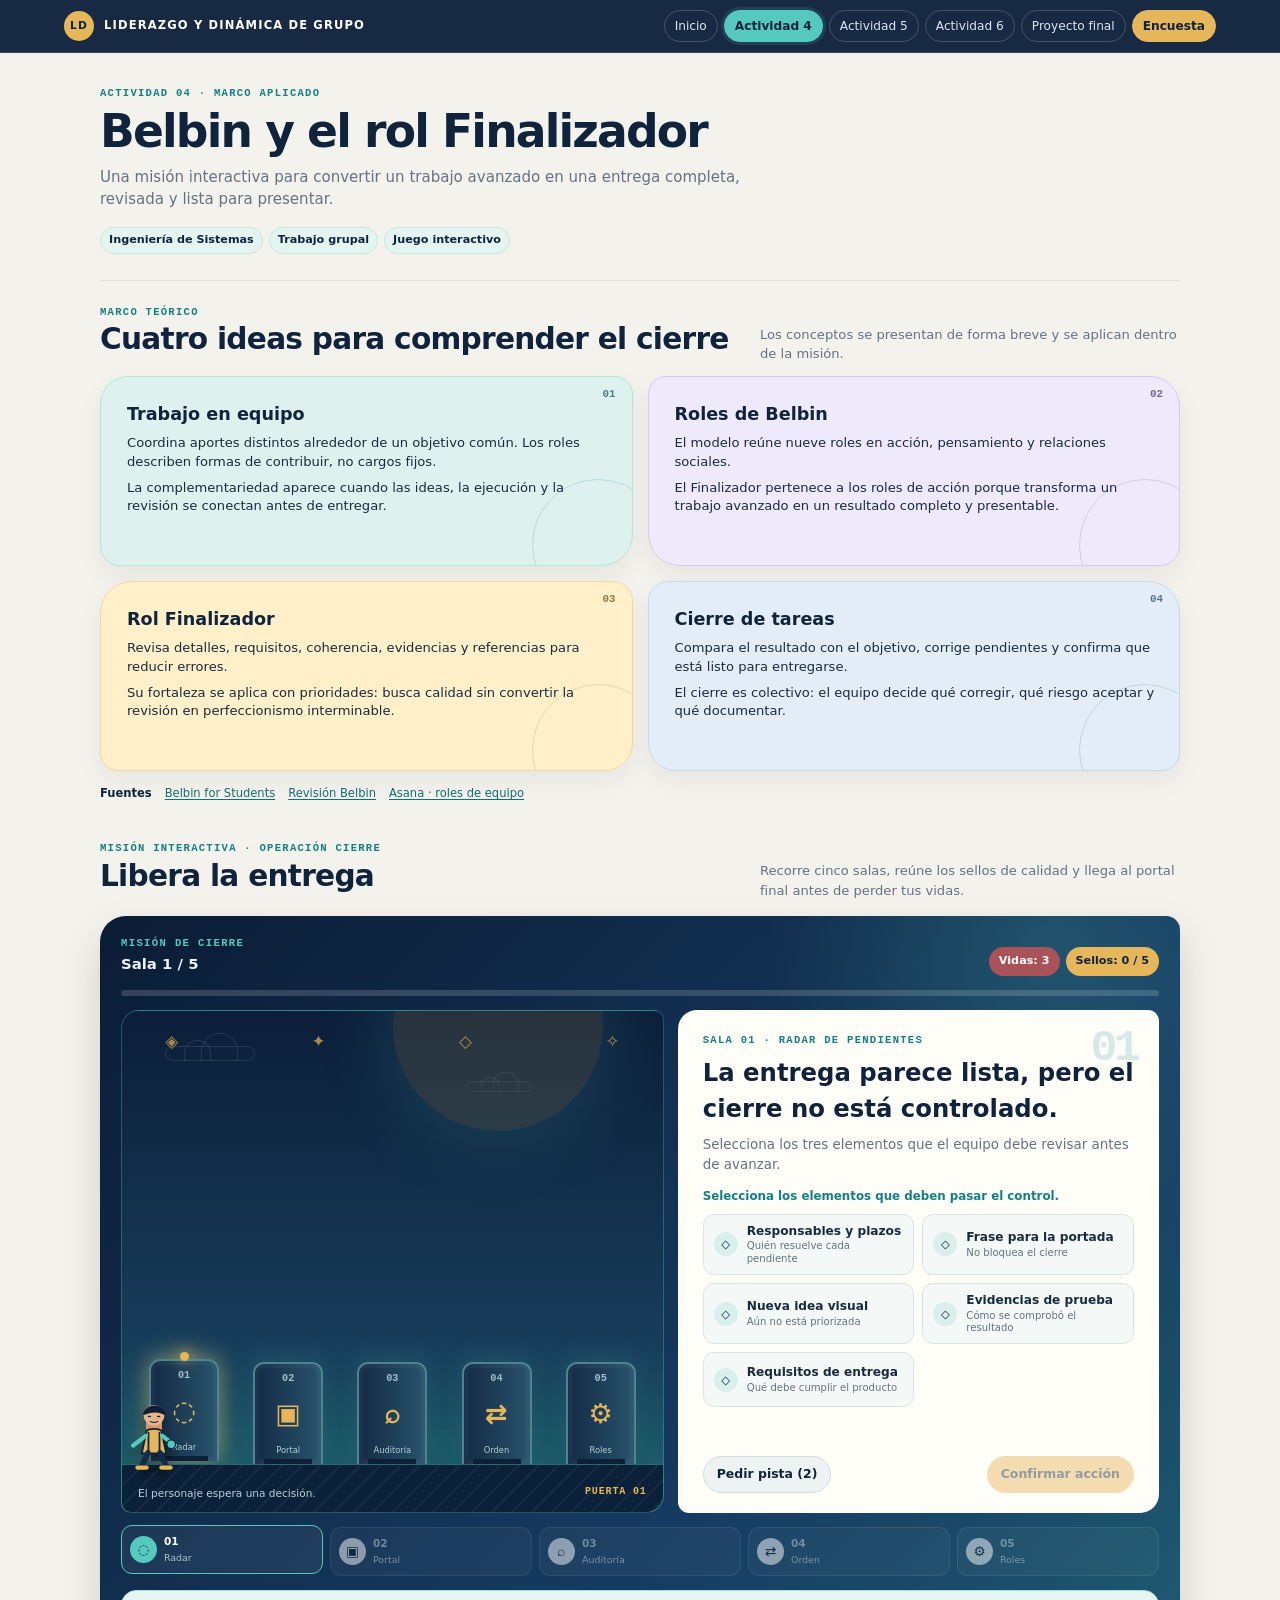
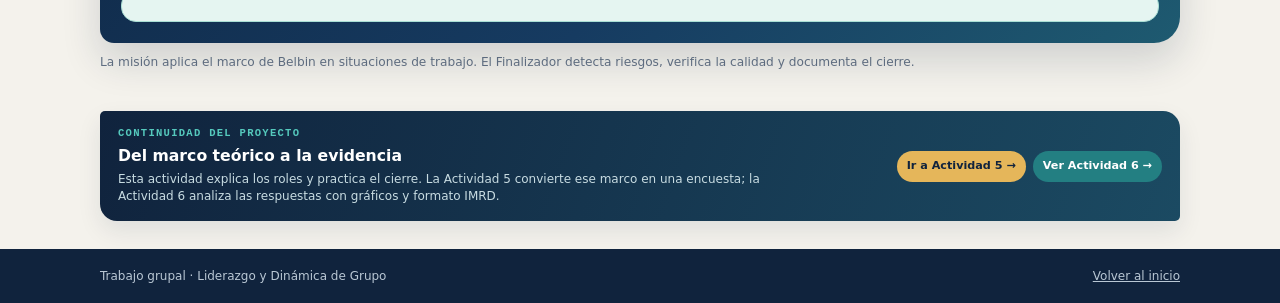
==== commit f6799f9b: "Depurar portada y fuentes de la revista" ====
--- a/actividad-4.html
+++ b/actividad-4.html
@@ -31,7 +31,7 @@
         <article class="concept-bubble bubble-c"><span class="bubble-index">03</span><h3>Rol Finalizador</h3><p>Revisa detalles, requisitos, coherencia, evidencias y referencias para reducir errores.</p><p>Su fortaleza se aplica con prioridades: busca calidad sin convertir la revisión en perfeccionismo interminable.</p></article>
         <article class="concept-bubble bubble-d"><span class="bubble-index">04</span><h3>Cierre de tareas</h3><p>Compara el resultado con el objetivo, corrige pendientes y confirma que está listo para entregarse.</p><p>El cierre es colectivo: el equipo decide qué corregir, qué riesgo aceptar y qué documentar.</p></article>
       </div>
-      <div class="source-strip" aria-label="Fuentes del marco teórico"><span>Fuentes APA 7</span><a href="https://www.belbin.com/media/1288/belbin-for-students.pdf" target="_blank" rel="noopener">Belbin for Students</a><a href="https://www.belbin.com/media/1158/belbin-uk-2014-a-comprehensive-review.pdf" target="_blank" rel="noopener">Revisión Belbin</a><a href="https://asana.com/es/resources/team-roles" target="_blank" rel="noopener">Asana · roles de equipo</a></div>
+      <div class="source-strip" aria-label="Fuentes del marco teórico"><span>Fuentes</span><a href="https://www.belbin.com/media/1288/belbin-for-students.pdf" target="_blank" rel="noopener">Belbin for Students</a><a href="https://www.belbin.com/media/1158/belbin-uk-2014-a-comprehensive-review.pdf" target="_blank" rel="noopener">Revisión Belbin</a><a href="https://asana.com/es/resources/team-roles" target="_blank" rel="noopener">Asana · roles de equipo</a></div>
     </section>
 
     <section class="section game-section" aria-labelledby="game-title">
--- a/styles.css
+++ b/styles.css
@@ -375,6 +375,138 @@
   .analysis-bar > div span { overflow-wrap: anywhere; }
 }
 
+/* Visor editorial tipo libro para el proyecto final. La lectura avanza hoja a hoja. */
+.book-utility { position: relative; z-index: 3; }
+.book-reader { position: relative; margin: 20px 0 48px; }
+.book-stage {
+  position: relative;
+  min-height: min(64vh, 720px);
+  max-height: min(64vh, 720px);
+  overflow: hidden;
+  padding: 0;
+  background: #d9d0c5;
+  border: 1px solid #b8aea3;
+  border-radius: 4px 12px 12px 4px;
+  box-shadow: 18px 18px 0 rgba(21,21,23,.08), 0 20px 60px rgba(21,21,23,.12);
+  perspective: 1500px;
+}
+.book-stage::before,
+.book-stage::after {
+  position: absolute;
+  z-index: 0;
+  top: 10px;
+  right: 10px;
+  bottom: 10px;
+  width: 13px;
+  content: "";
+  background: repeating-linear-gradient(to bottom, #e8e0d5 0 2px, #c8bdb1 2px 3px, #f2ece3 3px 6px);
+  border-radius: 0 9px 9px 0;
+  opacity: .78;
+}
+.book-stage::after { right: 5px; opacity: .4; }
+.book-page {
+  position: absolute;
+  z-index: 1;
+  inset: 0 22px 0 0;
+  display: none;
+  height: 100%;
+  max-height: 100%;
+  overflow-y: auto;
+  overflow-x: hidden;
+  padding: clamp(28px, 4vw, 54px) clamp(22px, 5vw, 72px) 56px;
+  background: var(--final-cream);
+  box-shadow: 9px 0 0 #efe8dd, 14px 0 0 #d2c7ba;
+  scrollbar-color: var(--final-red) #e8dfd4;
+  scrollbar-width: thin;
+  transform-origin: left center;
+  backface-visibility: hidden;
+}
+.book-page.is-active { display: block; }
+.book-page-cover { padding-top: 0; }
+.book-page > .final-section-label:first-child { margin-top: 0; }
+.book-page.final-dark-section { margin: 0; padding-left: clamp(22px, 5vw, 72px); padding-right: clamp(22px, 5vw, 72px); background: var(--final-black); }
+.book-page.field-section, .book-page.final-recommendations { margin: 0; padding-left: clamp(22px, 5vw, 72px); padding-right: clamp(22px, 5vw, 72px); }
+.book-page.sources-section { border-bottom: 0; }
+.book-turn-next .book-page.is-active { animation: book-turn-next .52s cubic-bezier(.22,.75,.25,1) both; }
+.book-turn-prev .book-page.is-active { animation: book-turn-prev .52s cubic-bezier(.22,.75,.25,1) both; }
+@keyframes book-turn-next {
+  0% { opacity: .35; transform: rotateY(-10deg) translateX(26px); box-shadow: -18px 0 30px rgba(21,21,23,.12), 9px 0 0 #efe8dd, 14px 0 0 #d2c7ba; }
+  100% { opacity: 1; transform: rotateY(0) translateX(0); box-shadow: 9px 0 0 #efe8dd, 14px 0 0 #d2c7ba; }
+}
+@keyframes book-turn-prev {
+  0% { opacity: .35; transform: rotateY(10deg) translateX(-26px); box-shadow: 18px 0 30px rgba(21,21,23,.12), 9px 0 0 #efe8dd, 14px 0 0 #d2c7ba; }
+  100% { opacity: 1; transform: rotateY(0) translateX(0); box-shadow: 9px 0 0 #efe8dd, 14px 0 0 #d2c7ba; }
+}
+.book-controls {
+  display: grid;
+  grid-template-columns: 150px minmax(180px, 1fr) 150px;
+  align-items: center;
+  gap: 16px;
+  margin: 20px auto 0;
+  max-width: 760px;
+}
+.book-control {
+  cursor: pointer;
+  min-height: 38px;
+  padding: 8px 14px;
+  color: #fff;
+  background: var(--final-black);
+  border: 1px solid var(--final-black);
+  border-radius: 999px;
+  font: 700 .72rem "Cascadia Code", Consolas, monospace;
+  transition: transform .2s ease, background .2s ease, opacity .2s ease;
+}
+.book-control-next { background: var(--final-red); border-color: var(--final-red); }
+.book-control:hover:not(:disabled), .book-control:focus-visible { transform: translateY(-2px); outline: 3px solid rgba(229,9,20,.18); outline-offset: 2px; }
+.book-control:disabled { cursor: not-allowed; opacity: .34; }
+.book-progress { display: grid; grid-template-columns: 1fr auto; align-items: center; gap: 9px 14px; }
+.book-progress-label { grid-column: 1 / -1; color: #77747a; font: 800 .62rem "Cascadia Code", Consolas, monospace; letter-spacing: .12em; }
+.book-progress strong { color: var(--final-black); font: 800 1rem "Cascadia Code", Consolas, monospace; }
+.book-progress strong i { padding: 0 4px; color: var(--final-red); font-style: normal; }
+.book-progress input { width: 100%; accent-color: var(--final-red); }
+.book-map { display: flex; flex-wrap: wrap; justify-content: center; gap: 7px; margin: 18px auto 0; max-width: 940px; }
+.book-map button { cursor: pointer; padding: 7px 10px; color: #77747a; background: transparent; border: 1px solid #c8beb1; border-radius: 999px; font: 700 .62rem "Cascadia Code", Consolas, monospace; transition: color .2s ease, background .2s ease, border-color .2s ease; }
+.book-map button span { margin-right: 5px; color: var(--final-red); }
+.book-map button:hover, .book-map button:focus-visible, .book-map button.is-active { color: #fff; background: var(--final-black); border-color: var(--final-black); outline: none; }
+.book-map button.is-active span { color: var(--final-red-soft); }
+.book-utility .final-contents { position: sticky; top: 0; z-index: 5; background: var(--final-cream); }
+.book-page .final-masthead { min-height: 0; padding: 22px 0 30px; border-bottom: 0; }
+.book-page .final-mast-copy { max-width: 780px; }
+.book-page .final-masthead h1 { max-width: 720px; font-size: clamp(2.5rem, 4vw, 3.7rem); line-height: .97; }
+.book-page .final-deck { max-width: 600px; font-size: .92rem; }
+.book-page .final-cover-mark { margin-right: 18px; }
+.book-page .final-toolbar { background: var(--final-cream); }
+.book-page .final-section { padding-top: 0; }
+.book-page .final-section:first-child { padding-top: 0; }
+.book-page .final-photo-feature img { max-height: 330px; object-fit: cover; }
+.book-page .final-illustration-band, .book-page .role-constellation, .book-page .change-path { margin-bottom: 0; }
+.book-page[aria-hidden="true"] { visibility: hidden; }
+@media (max-width: 800px) {
+  .book-stage { min-height: 62vh; max-height: 62vh; }
+  .book-page { padding: 30px 28px 48px; }
+  .book-page.final-dark-section, .book-page.field-section, .book-page.final-recommendations { padding-left: 28px; padding-right: 28px; }
+  .book-controls { grid-template-columns: 1fr 1.3fr 1fr; gap: 8px; }
+  .book-control { padding-left: 8px; padding-right: 8px; }
+}
+@media (max-width: 520px) {
+  .book-reader { margin-top: 12px; }
+  .book-stage { min-height: 60vh; max-height: 60vh; border-radius: 3px 9px 9px 3px; }
+  .book-page { right: 15px; padding: 26px 18px 42px; }
+  .book-page.final-dark-section, .book-page.field-section, .book-page.final-recommendations { padding-left: 18px; padding-right: 18px; }
+  .book-page .final-masthead { display: block; padding-top: 0; }
+  .book-page .final-cover-mark { width: 145px; min-height: 145px; margin: 26px 0 0 auto; }
+  .book-page .final-cover-mark span { font-size: 7.5rem; }
+  .book-controls { grid-template-columns: 1fr 1fr; margin-top: 15px; }
+  .book-progress { grid-column: 1 / -1; grid-row: 1; }
+  .book-control { grid-row: 2; }
+  .book-control-next { justify-self: end; }
+  .book-map { justify-content: flex-start; overflow-x: auto; flex-wrap: nowrap; padding: 2px 2px 7px; }
+  .book-map button { flex: 0 0 auto; }
+}
+@media (prefers-reduced-motion: reduce) {
+  .book-page.is-active, .book-control, .book-map button { animation: none; transition: none; }
+}
+
 /* Proyecto final: revista editorial Netflix / roles / relaciones */
 .home-card-final { color: #fff; background: #1b1b1d; border-color: #3c3c40; }
 .home-card-final h2, .home-card-final p { color: #fff; }
@@ -457,6 +589,50 @@
 @media (max-width: 800px) { .final-masthead { grid-template-columns: 1fr; min-height: 0; padding-top: 43px; }.final-cover-mark { width: 190px; min-height: 190px; justify-self: end; }.final-cover-mark span { font-size: 10rem; }.final-section-heading, .final-two-col, .field-layout { grid-template-columns: 1fr; display: grid; gap: 18px; }.final-timeline { grid-template-columns: repeat(2,1fr); }.final-timeline > div:nth-child(2) { border-right: 0; }.final-timeline > div:nth-child(3), .final-timeline > div:nth-child(4) { border-top: 1px solid #cac4ba; }.role-matrix { grid-template-columns: repeat(2,1fr); }.transform-grid { grid-template-columns: repeat(2,1fr); }.team-grid { grid-template-columns: repeat(2,1fr); }.team-grid article:last-child { grid-column: span 2; }.recommendation-grid { grid-template-columns: repeat(2,1fr); } }
 @media (max-width: 520px) { .final-shell { width: min(100% - 24px, 1180px); }.final-masthead h1 { font-size: clamp(2.7rem, 15vw, 4.2rem); }.final-meta { display: grid; gap: 7px; }.final-toolbar { align-items: flex-start; flex-direction: column; }.final-contents { display: grid; grid-template-columns: repeat(2,1fr); }.final-contents a, .final-contents a + a { min-width: 0; padding: 7px 8px 7px 0; border-right: 0; }.final-contents a:nth-child(even) { padding-left: 8px; border-left: 1px solid #cac4ba; }.final-section { padding: 44px 0 28px; }.role-matrix, .transform-grid, .team-grid, .recommendation-grid, .evidence-grid { grid-template-columns: 1fr; }.team-grid article:last-child { grid-column: auto; }.role-tile { min-height: 0; }.editorial-insight, .lencioni-reading { grid-template-columns: 1fr; gap: 9px; }.dysfunction-pyramid { margin-top: 20px; }.pyramid-step, .step-trust, .step-conflict, .step-commitment, .step-accountability, .step-results { width: 100%; margin: 0; }.field-method { grid-template-columns: 1fr; gap: 3px; }.field-method span { margin-bottom: 8px; } }
 
+/* Marco editorial del visor: evita que las hojas queden pegadas a sus bordes. */
+.final-page .book-stage > .book-page {
+  box-sizing: border-box;
+  padding: clamp(42px, 5.2vw, 74px) clamp(38px, 6vw, 84px) clamp(58px, 6vw, 78px);
+}
+
+.final-page .book-stage > .book-page.book-page-cover {
+  padding-top: clamp(34px, 4vw, 56px);
+}
+
+.final-page .book-stage > .book-page.final-dark-section,
+.final-page .book-stage > .book-page.field-section,
+.final-page .book-stage > .book-page.final-recommendations {
+  padding-left: clamp(38px, 6vw, 84px);
+  padding-right: clamp(38px, 6vw, 84px);
+}
+
+.final-page .book-stage > .book-page > .final-section-label:first-child,
+.final-page .book-stage > .book-page > .final-kicker:first-child {
+  margin-top: 0;
+}
+
+@media (max-width: 800px) {
+  .final-page .book-stage > .book-page,
+  .final-page .book-stage > .book-page.final-dark-section,
+  .final-page .book-stage > .book-page.field-section,
+  .final-page .book-stage > .book-page.final-recommendations {
+    padding: 34px 30px 58px;
+  }
+}
+
+@media (max-width: 520px) {
+  .final-page .book-stage > .book-page,
+  .final-page .book-stage > .book-page.final-dark-section,
+  .final-page .book-stage > .book-page.field-section,
+  .final-page .book-stage > .book-page.final-recommendations {
+    padding: 28px 22px 48px;
+  }
+
+  .final-page .book-stage > .book-page.book-page-cover {
+    padding-top: 28px;
+  }
+}
+
 /* IMRD: análisis independiente del resumen estadístico. */
 .imrd-analysis {
   margin-top: 16px;
@@ -629,6 +805,349 @@
   }
 }
 
+/* Escenas humanas para conectar la investigación con la experiencia real de uso. */
+.final-photo-feature {
+  display: grid;
+  grid-template-columns: minmax(0, 1.42fr) minmax(235px, .58fr);
+  align-items: stretch;
+  margin: 28px 0 34px;
+  background: var(--final-black);
+  overflow: hidden;
+}
+
+.final-photo-feature img {
+  display: block;
+  width: 100%;
+  height: 284px;
+  object-fit: cover;
+}
+
+.final-photo-feature figcaption {
+  display: flex;
+  flex-direction: column;
+  justify-content: center;
+  gap: 11px;
+  padding: 22px;
+  color: #fff;
+}
+
+.final-photo-feature figcaption span {
+  color: var(--final-red-soft);
+  font: 800 .62rem "Cascadia Code", Consolas, monospace;
+  letter-spacing: .08em;
+}
+
+.final-photo-feature figcaption strong {
+  color: #fff;
+  font-family: Georgia, "Times New Roman", serif;
+  font-size: 1.38rem;
+  font-weight: 500;
+  line-height: 1.08;
+}
+
+.final-photo-feature figcaption small {
+  color: #bcb8bb;
+  font-size: .66rem;
+  line-height: 1.45;
+}
+
+.final-photo-team {
+  margin: 4px 0 28px;
+  background: #e9e3da;
+}
+
+.final-photo-team figcaption {
+  color: var(--final-black);
+}
+
+.final-photo-team figcaption span {
+  color: var(--final-red);
+}
+
+.final-photo-team figcaption strong {
+  color: var(--final-black);
+}
+
+.final-photo-team figcaption small {
+  color: #67636a;
+}
+
+@media (max-width: 760px) {
+  .final-photo-feature {
+    grid-template-columns: 1fr;
+  }
+
+  .final-photo-feature img {
+    height: 220px;
+  }
+
+  .final-photo-feature figcaption {
+    padding: 18px;
+  }
+}
+
+/* Gráficos verificables del caso Netflix. */
+.final-data-heading {
+  display: grid;
+  grid-template-columns: minmax(0, 1fr) minmax(260px, .72fr);
+  gap: 28px;
+  align-items: end;
+  margin: 34px 0 16px;
+  padding-top: 20px;
+  border-top: 1px solid #cac4ba;
+}
+.final-data-heading h3 {
+  max-width: 620px;
+  margin: 7px 0 0;
+  color: var(--final-black);
+  font-family: Georgia, "Times New Roman", serif;
+  font-size: clamp(1.35rem, 2.4vw, 2rem);
+  font-weight: 500;
+  line-height: 1.05;
+}
+.final-data-heading > p {
+  margin: 0;
+  color: #67636a;
+  font-size: .78rem;
+  line-height: 1.5;
+}
+.final-chart-grid {
+  display: grid;
+  grid-template-columns: repeat(2, minmax(0, 1fr));
+  gap: 12px;
+}
+.final-chart-card {
+  min-width: 0;
+  margin: 0;
+  padding: 18px;
+  background: #fbfaf6;
+  border: 1px solid #d3cdc3;
+  border-top: 3px solid var(--final-red);
+}
+.final-chart-card figcaption {
+  min-height: 78px;
+}
+.chart-index {
+  color: var(--final-red);
+  font: 800 .62rem "Cascadia Code", Consolas, monospace;
+  letter-spacing: .08em;
+}
+.final-chart-card h3 {
+  margin: 8px 0 1px;
+  color: var(--final-black);
+  font-family: Georgia, "Times New Roman", serif;
+  font-size: 1.38rem;
+  font-weight: 500;
+  line-height: 1.05;
+}
+.final-chart-card figcaption p {
+  margin: 0;
+  color: #77747a;
+  font-size: .7rem;
+}
+.bar-chart {
+  display: grid;
+  grid-template-columns: repeat(3, 1fr);
+  align-items: end;
+  gap: 16px;
+  height: 180px;
+  margin: 17px 0 14px;
+  padding: 0 10px 8px;
+  border-bottom: 1px solid #bdb6ad;
+  background: repeating-linear-gradient(to top, transparent 0, transparent 44px, rgba(35,33,36,.08) 45px);
+}
+.bar-column {
+  display: grid;
+  grid-template-rows: 18px 1fr 18px;
+  align-items: end;
+  justify-items: center;
+  height: 100%;
+}
+.bar-column span {
+  color: #77747a;
+  font: 800 .66rem "Cascadia Code", Consolas, monospace;
+}
+.bar-column i {
+  display: block;
+  align-self: end;
+  width: min(62px, 72%);
+  height: var(--bar-height);
+  background: #b5aaa0;
+  border-radius: 2px 2px 0 0;
+}
+.bar-column.bar-highlight i { background: var(--final-red); }
+.bar-column b {
+  color: #5f5b61;
+  font: 800 .64rem "Cascadia Code", Consolas, monospace;
+}
+.chart-reading {
+  min-height: 58px;
+  margin: 0;
+  color: #555159;
+  font-size: .76rem;
+  line-height: 1.48;
+}
+.chart-source {
+  display: block;
+  margin-top: 13px;
+  padding-top: 10px;
+  color: #77747a;
+  border-top: 1px solid #e0dbd3;
+  font-size: .63rem;
+  line-height: 1.4;
+}
+.final-metric-row {
+  display: grid;
+  grid-template-columns: repeat(3, minmax(0, 1fr));
+  gap: 10px;
+  margin-top: 12px;
+}
+.final-metric-row article {
+  display: grid;
+  grid-template-columns: auto 1fr;
+  column-gap: 11px;
+  align-items: center;
+  padding: 13px 14px;
+  background: var(--final-black);
+  color: #fff;
+}
+.final-metric-row strong {
+  grid-row: span 2;
+  color: var(--final-red-soft);
+  font-family: Georgia, "Times New Roman", serif;
+  font-size: 1.65rem;
+  font-weight: 500;
+  line-height: 1;
+}
+.final-metric-row span {
+  color: #e7e3e4;
+  font-size: .72rem;
+  line-height: 1.35;
+}
+.final-metric-row small {
+  margin-top: 3px;
+  color: #a8a3a6;
+  font: 700 .58rem "Cascadia Code", Consolas, monospace;
+  text-transform: uppercase;
+}
+.final-data-note {
+  margin: 13px 0 0;
+  color: #77747a;
+  font-size: .68rem;
+  font-style: italic;
+  line-height: 1.45;
+}
+.chart-svg {
+  display: block;
+  width: 100%;
+  height: auto;
+  margin: 14px 0 8px;
+  overflow: visible;
+}
+.chart-grid-lines line {
+  stroke: #ddd7cf;
+  stroke-width: 1;
+}
+.chart-axis {
+  stroke: #77747a;
+  stroke-width: 1.4;
+}
+.chart-axis-labels text,
+.chart-year-labels text,
+.chart-values text {
+  fill: #77747a;
+  font-family: "Cascadia Code", Consolas, monospace;
+  font-size: 13px;
+  font-weight: 700;
+  text-anchor: middle;
+}
+.chart-axis-labels text { text-anchor: end; }
+.chart-bars rect { fill: #b5aaa0; }
+.chart-bars .chart-bar-accent { fill: var(--final-red); }
+.chart-values text { fill: var(--final-black); }
+.chart-year-labels text { fill: #5f5b61; }
+@media (max-width: 800px) {
+  .final-data-heading { grid-template-columns: 1fr; gap: 10px; }
+  .final-metric-row { grid-template-columns: 1fr; }
+}
+@media (max-width: 560px) {
+  .final-chart-grid { grid-template-columns: 1fr; }
+  .final-chart-card { padding: 15px; }
+  .final-chart-card figcaption { min-height: 0; }
+  .bar-chart { height: 155px; gap: 10px; }
+  .chart-reading { min-height: 0; }
+}
+
+/* Ilustraciones vectoriales editoriales: no dependen de imágenes externas. */
+.final-illustration-band,
+.role-constellation,
+.change-path {
+  display: grid;
+  align-items: center;
+  gap: 28px;
+  margin: 26px 0 0;
+  padding: 22px;
+  background: #e9e3da;
+  border: 1px solid #d2c9be;
+}
+.final-illustration-band { grid-template-columns: minmax(0, .82fr) minmax(320px, 1.18fr); }
+.illustration-copy h3,
+.role-constellation h3,
+.change-path h3 {
+  margin: 8px 0 8px;
+  color: var(--final-black);
+  font-family: Georgia, "Times New Roman", serif;
+  font-size: clamp(1.35rem, 2.5vw, 2.05rem);
+  font-weight: 500;
+  line-height: 1.03;
+}
+.illustration-copy p,
+.role-constellation-copy p {
+  margin: 0;
+  color: #5f5b61;
+  font-size: .78rem;
+  line-height: 1.5;
+}
+.editorial-drawing,
+.roles-svg,
+.change-svg { display: block; width: 100%; height: auto; }
+.drawing-frame { fill: #151517; stroke: #e50914; stroke-width: 2; }
+.drawing-screen { fill: #25262a; stroke: #77747a; stroke-width: 2; }
+.drawing-screen-line { fill: none; stroke: #e50914; stroke-width: 4; stroke-linecap: round; }
+.drawing-red-node { fill: #e50914; }
+.drawing-connection { fill: none; stroke: #55c9bd; stroke-width: 2; stroke-linecap: round; stroke-linejoin: round; }
+.drawing-teal-node { fill: #55c9bd; }
+.drawing-base { fill: none; stroke: #77747a; stroke-width: 3; stroke-linecap: round; }
+.drawing-label { fill: #55c9bd; font: 700 10px "Cascadia Code", Consolas, monospace; letter-spacing: .12em; text-anchor: middle; }
+.drawing-label-main { fill: #fff; }
+.role-constellation { grid-template-columns: minmax(210px, .62fr) minmax(350px, 1.38fr); background: #151517; border-color: #343438; }
+.role-constellation h3 { color: #fff; }
+.role-constellation-copy p { color: #bcb8bb; }
+.role-constellation .final-mini-label { color: var(--final-red-soft); }
+.roles-links line { stroke: #4a484d; stroke-width: 1.2; stroke-dasharray: 4 5; }
+.roles-core { fill: #e50914; stroke: #ff4d5a; stroke-width: 3; }
+.roles-core-text,
+.roles-core-sub { fill: #fff; font: 800 12px "Cascadia Code", Consolas, monospace; text-anchor: middle; letter-spacing: .1em; }
+.roles-core-sub { fill: #f2c7c9; font-size: 8px; letter-spacing: .02em; }
+.role-node circle { stroke-width: 2; }
+.role-node text { fill: #151517; font: 800 7px "Cascadia Code", Consolas, monospace; text-anchor: middle; }
+.role-node-red circle { fill: #ffb8bd; stroke: #e50914; }
+.role-node-gold circle { fill: #f5e5c2; stroke: #c9943e; }
+.role-node-teal circle { fill: #c9ebe5; stroke: #159e91; }
+.change-path { grid-template-columns: minmax(180px, .55fr) minmax(350px, 1.45fr); background: #fbfaf6; }
+.change-line { fill: none; stroke: var(--final-red); stroke-width: 4; stroke-linecap: round; }
+.change-dot { fill: #fff; stroke: var(--final-red); stroke-width: 4; }
+.change-dot-final { fill: var(--final-red); }
+.change-svg text { fill: #5f5b61; font: 800 10px "Cascadia Code", Consolas, monospace; text-anchor: middle; letter-spacing: .08em; }
+@media (max-width: 760px) {
+  .final-illustration-band,
+  .role-constellation,
+  .change-path { grid-template-columns: 1fr; gap: 18px; }
+  .editorial-drawing { max-width: 520px; justify-self: center; }
+  .roles-svg { max-width: 620px; justify-self: center; }
+  .change-svg { max-width: 720px; justify-self: center; }
+}
+
 @media (max-width: 650px) {
   .platform-shell {
     gap: 10px;
@@ -661,3 +1180,107 @@
     margin-top: 4px;
   }
 }
+
+/* Portada: sello Netflix compacto, separado del texto editorial. */
+.final-page .book-stage > .book-page .final-cover-mark {
+  box-sizing: border-box;
+  display: grid;
+  grid-template-columns: 56px 1fr;
+  grid-template-rows: auto auto;
+  align-content: center;
+  justify-items: start;
+  gap: 7px 14px;
+  width: min(100%, 236px);
+  min-height: 158px;
+  padding: 22px 20px 18px;
+  margin: 0;
+  align-self: end;
+  color: #fff;
+  background: #151517;
+  border: 1px solid #343438;
+  border-radius: 14px 14px 4px 14px;
+  transform: none;
+  box-shadow: 9px 9px 0 rgba(229, 9, 20, .13);
+  overflow: hidden;
+}
+
+.final-page .book-stage > .book-page.book-page-cover {
+  display: grid;
+  grid-template-columns: minmax(0, 1fr) minmax(180px, 236px);
+  gap: 28px;
+  align-items: center;
+}
+
+.final-page .book-stage > .book-page .final-cover-mark::after {
+  position: absolute;
+  right: 0;
+  bottom: 0;
+  left: 0;
+  height: 4px;
+  content: "";
+  background: var(--final-red);
+}
+
+.final-page .book-stage > .book-page .final-cover-mark span {
+  grid-row: 1 / 3;
+  align-self: center;
+  color: var(--final-red);
+  font: 900 6.7rem/.68 Arial, sans-serif;
+  letter-spacing: -.24em;
+  transform: translateX(-5px);
+}
+
+.final-page .book-stage > .book-page .final-cover-mark strong {
+  align-self: end;
+  color: #fff;
+  font: 900 1.16rem/.95 Arial, sans-serif;
+  letter-spacing: .08em;
+}
+
+.final-page .book-stage > .book-page .final-cover-mark i {
+  align-self: start;
+  margin: 0;
+  color: #c9c6c8;
+  font: 700 .58rem/1.2 "Cascadia Code", Consolas, monospace;
+  letter-spacing: .1em;
+  text-align: left;
+  text-transform: uppercase;
+  transform: none;
+}
+
+.final-page .book-page p {
+  text-align: justify;
+  text-justify: inter-word;
+  hyphens: auto;
+}
+
+@media (max-width: 800px) {
+  .final-page .book-stage > .book-page.book-page-cover {
+    grid-template-columns: 1fr;
+    gap: 24px;
+  }
+
+  .final-page .book-stage > .book-page .final-cover-mark {
+    width: 214px;
+    min-height: 146px;
+    justify-self: end;
+  }
+}
+
+@media (max-width: 520px) {
+  .final-page .book-stage > .book-page .final-cover-mark {
+    grid-template-columns: 48px 1fr;
+    width: min(100%, 198px);
+    min-height: 132px;
+    padding: 18px 16px 15px;
+    gap: 6px 11px;
+  }
+
+  .final-page .book-stage > .book-page .final-cover-mark span {
+    font-size: 5.6rem;
+  }
+
+  .final-page .book-stage > .book-page .final-cover-mark strong {
+    font-size: 1rem;
+  }
+}
